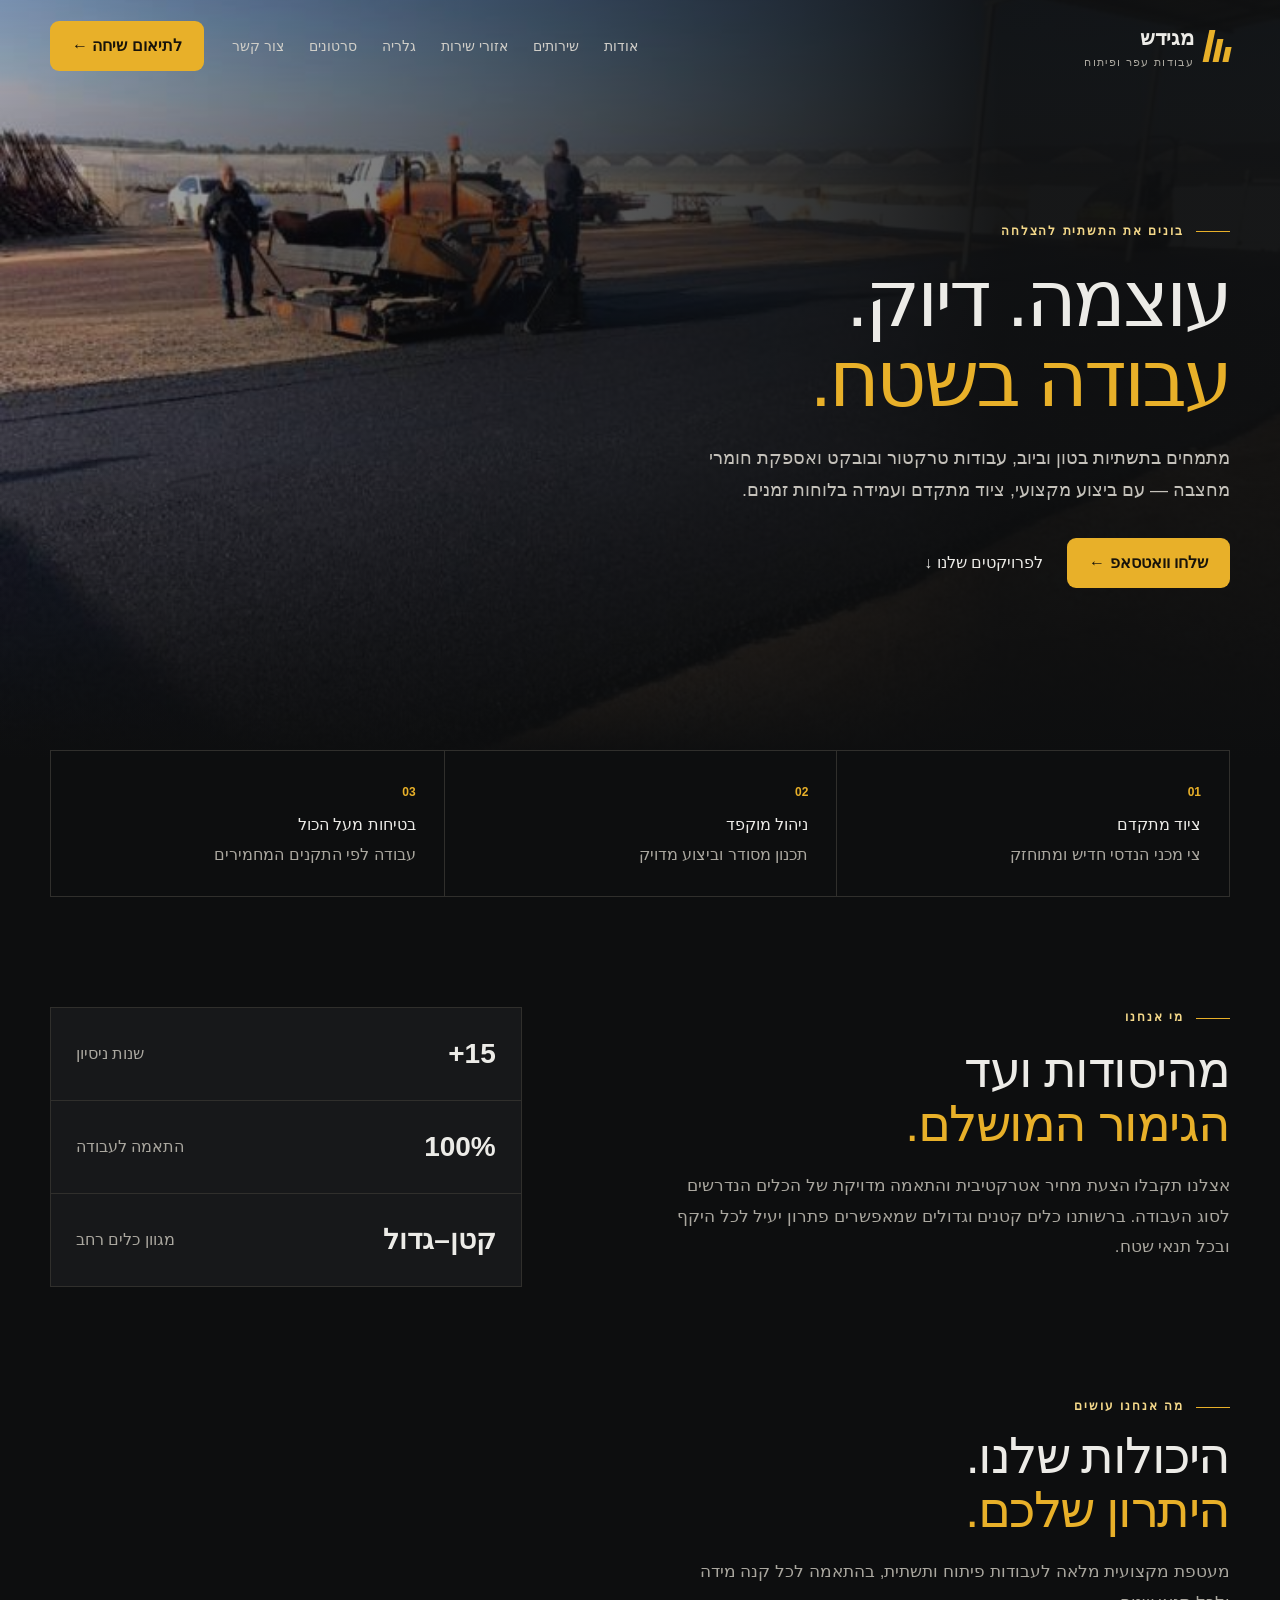
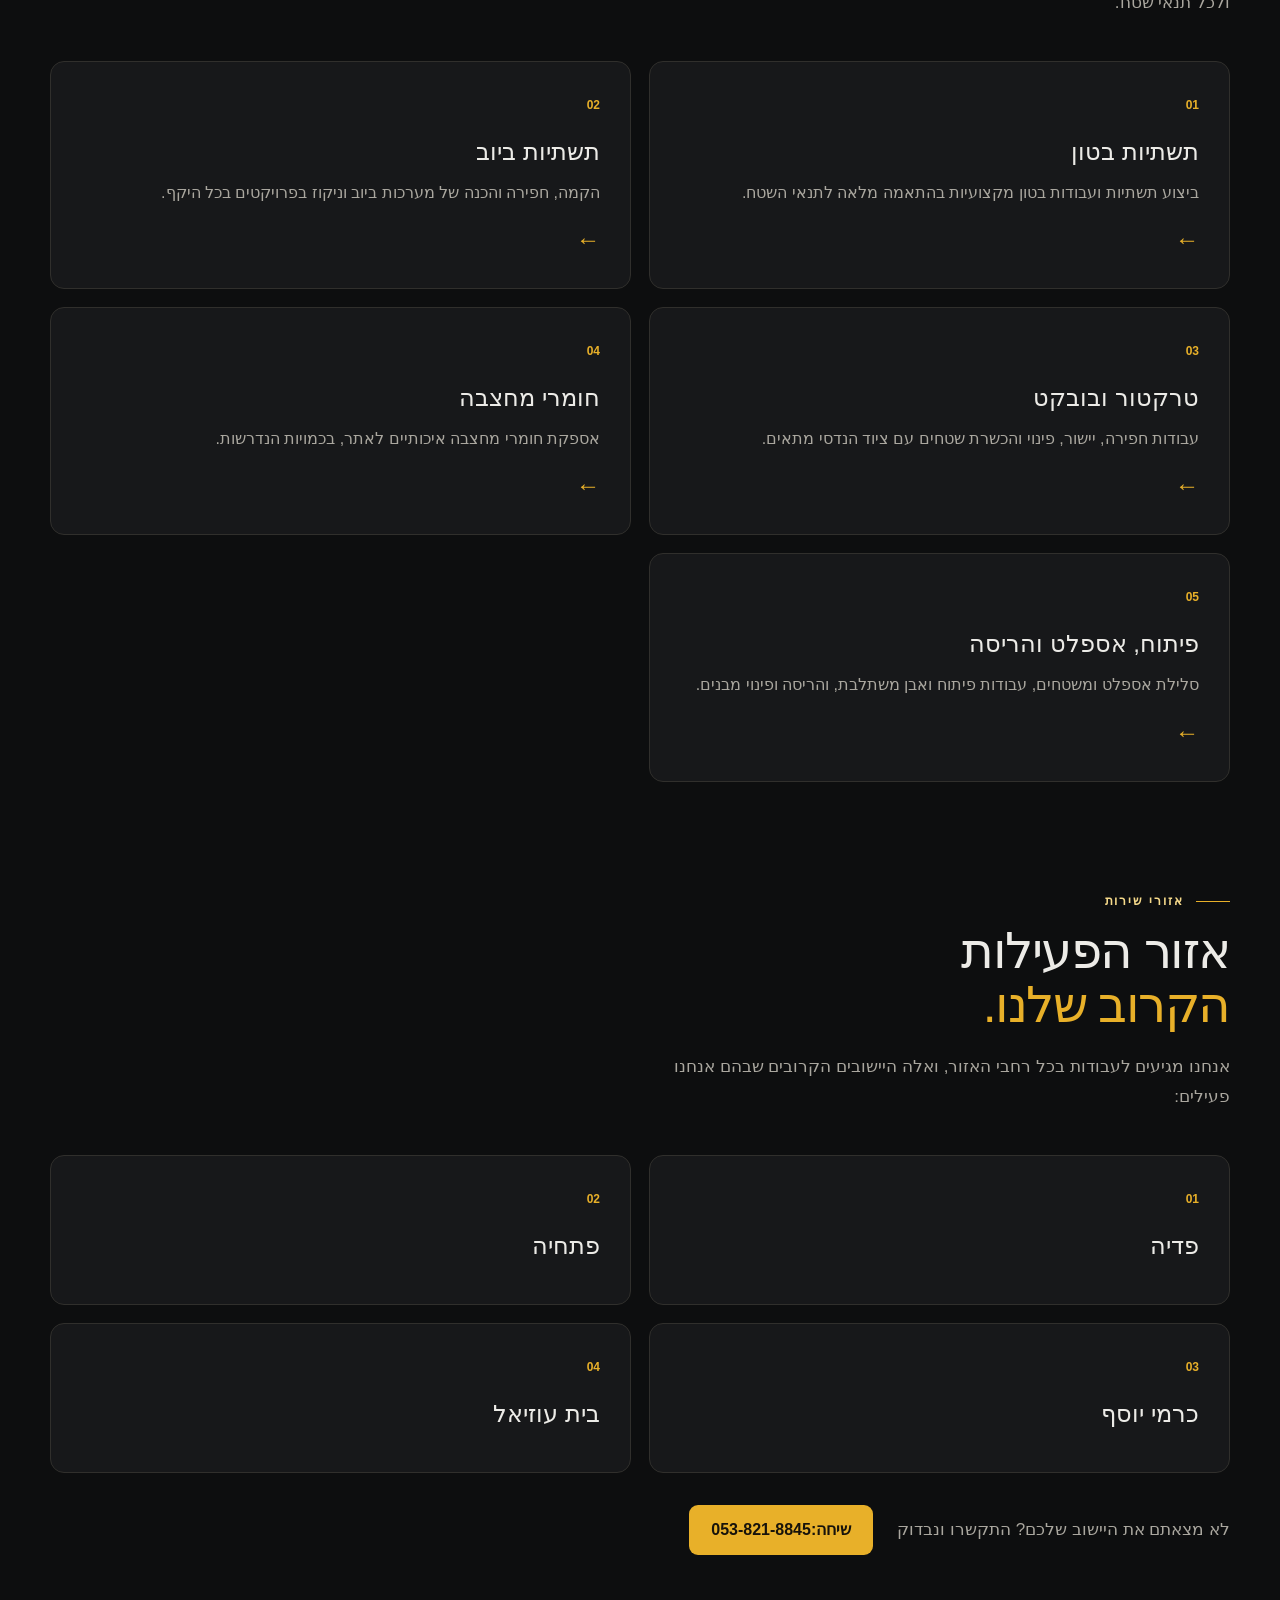
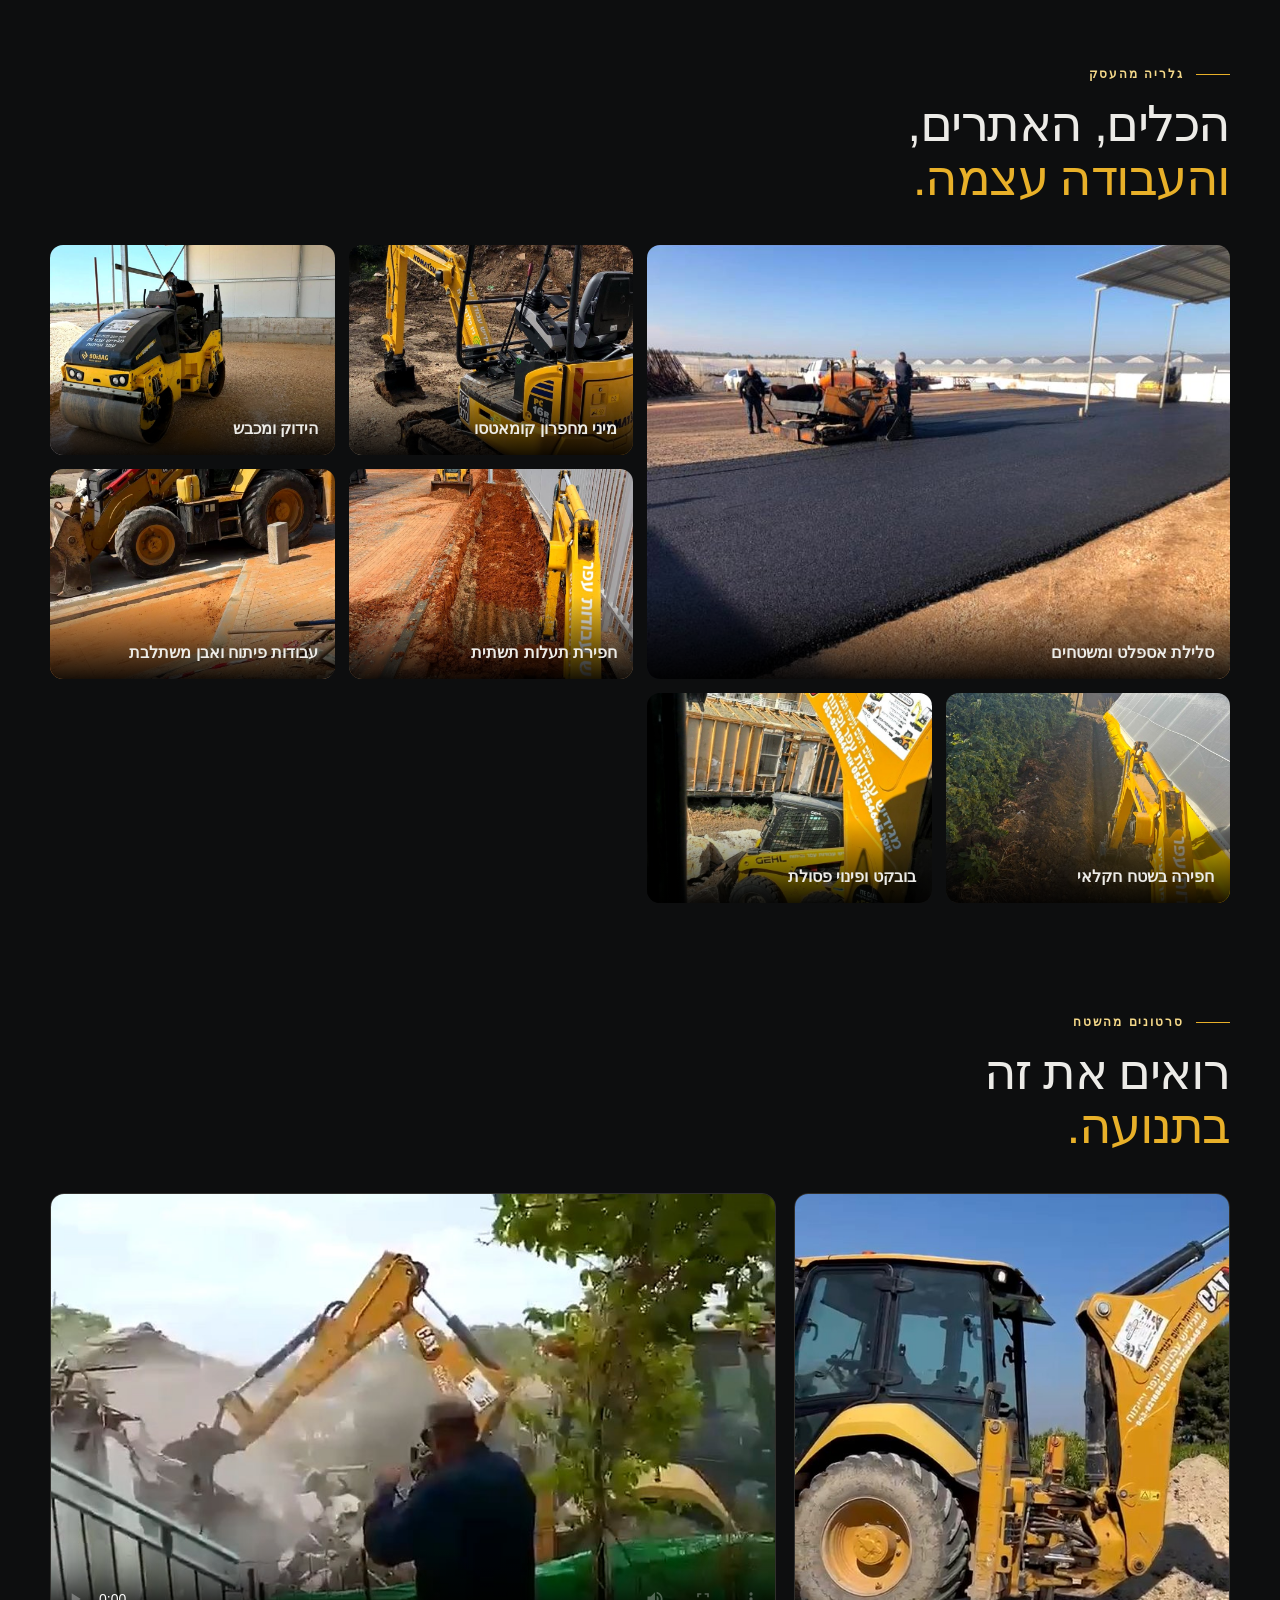
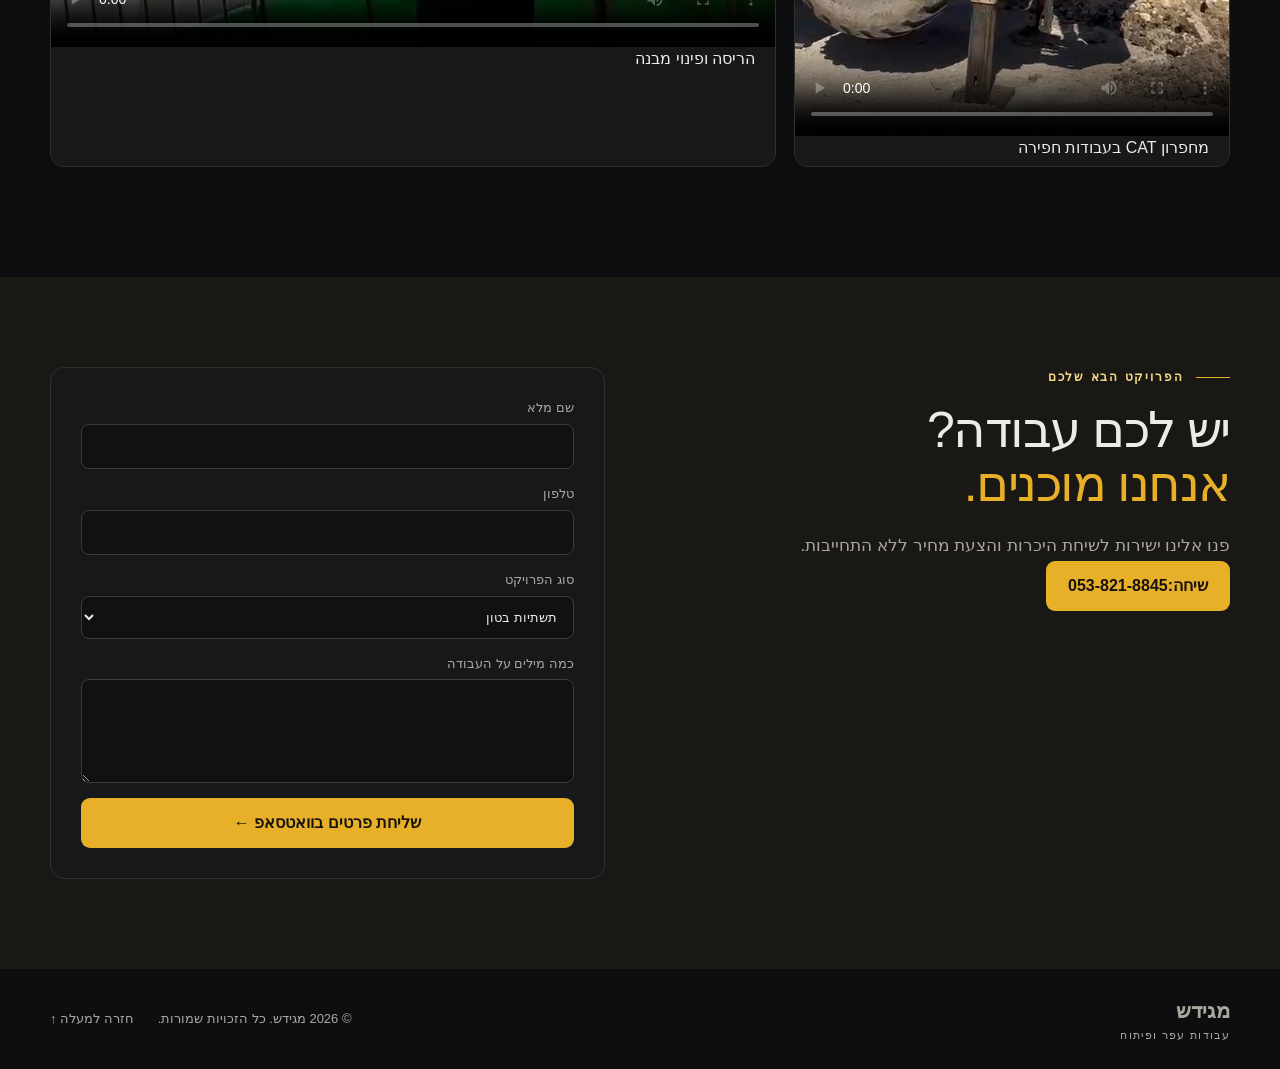
==== index.html @ e7e68c5b "Fix: הוספת אזור "אזורי שירות" עם רשימת היישובים" ====
<!doctype html>
<html lang="he" dir="rtl">
<head>
  <meta charset="utf-8">
  <meta name="viewport" content="width=device-width, initial-scale=1">
  <title>מגידש | עבודות עפר ופיתוח</title>
  <meta name="description" content="עבודות עפר, תשתיות בטון וביוב, טרקטור ובובקט ואספקת חומרי מחצבה.">
  <meta property="og:title" content="מגידש | עבודות עפר ופיתוח">
  <meta property="og:description" content="עוצמה, דיוק ועבודה מקצועית בשטח.">
  <meta property="og:type" content="website">
  <meta property="og:image" content="https://magidash-earthworks.github.io/assets/g1.jpg">
  <meta property="og:image:alt" content="מגידש עבודות עפר ופיתוח">
  <meta name="twitter:card" content="summary_large_image">
  <meta name="twitter:title" content="מגידש | עבודות עפר ופיתוח">
  <meta name="twitter:description" content="עוצמה, דיוק ועבודה מקצועית בשטח.">
  <meta name="twitter:image" content="https://magidash-earthworks.github.io/assets/g1.jpg">
  <link rel="stylesheet" href="styles.css">
</head>
<body>
<main dir="rtl">
  <section class="hero" id="top">
    <img class="heroImage" src="/assets/g1.jpg" alt="עבודות עפר ותשתית של מגידש">
    <div class="heroShade"></div>
    <header class="header shell">
      <a class="brand" href="#top" aria-label="מגידש - חזרה לראש הדף">
        <span class="brandMark"><i></i><i></i><i></i></span>
        <span><strong>מגידש</strong><small>עבודות עפר ופיתוח</small></span>
      </a>
      <button class="menuButton" type="button" aria-expanded="false" aria-label="פתיחת תפריט">☰</button>
      <nav class="nav">
        <a href="#about">אודות</a><a href="#services">שירותים</a><a href="#areas">אזורי שירות</a><a href="#gallery">גלריה</a><a href="#videos">סרטונים</a><a href="#contact">צור קשר</a>
      </nav>
      <a class="button headerCta" href="tel:+972538218845">לתיאום שיחה ←</a>
    </header>
    <div class="heroContent shell">
      <p class="eyebrow">בונים את התשתית להצלחה</p>
      <h1>עוצמה. דיוק.<span>עבודה בשטח.</span></h1>
      <p class="lead">מתמחים בתשתיות בטון וביוב, עבודות טרקטור ובובקט ואספקת חומרי מחצבה — עם ביצוע מקצועי, ציוד מתקדם ועמידה בלוחות זמנים.</p>
      <div class="actions">
        <a class="button" href="https://wa.me/972538218845" target="_blank" rel="noreferrer">שלחו וואטסאפ ←</a>
        <a class="textLink" href="#gallery">לפרויקטים שלנו ↓</a>
      </div>
    </div>
  </section>

  <section class="trust shell" aria-label="היתרונות שלנו">
    <article><b>01</b><h3>ציוד מתקדם</h3><p>צי מכני הנדסי חדיש ומתוחזק</p></article>
    <article><b>02</b><h3>ניהול מוקפד</h3><p>תכנון מסודר וביצוע מדויק</p></article>
    <article><b>03</b><h3>בטיחות מעל הכול</h3><p>עבודה לפי התקנים המחמירים</p></article>
  </section>

  <section class="section about shell" id="about">
    <div>
      <p class="eyebrow">מי אנחנו</p>
      <h2>מהיסודות ועד <span>הגימור המושלם.</span></h2>
      <p>אצלנו תקבלו הצעת מחיר אטרקטיבית והתאמה מדויקת של הכלים הנדרשים לסוג העבודה. ברשותנו כלים קטנים וגדולים שמאפשרים פתרון יעיל לכל היקף ובכל תנאי שטח.</p>
    </div>
    <div class="stats">
      <article><strong>15+</strong><span>שנות ניסיון</span></article>
      <article><strong>100%</strong><span>התאמה לעבודה</span></article>
      <article><strong>קטן–גדול</strong><span>מגוון כלים רחב</span></article>
    </div>
  </section>

  <section class="section shell" id="services">
    <p class="eyebrow">מה אנחנו עושים</p>
    <h2>היכולות שלנו. <span>היתרון שלכם.</span></h2>
    <p class="sectionIntro">מעטפת מקצועית מלאה לעבודות פיתוח ותשתית, בהתאמה לכל קנה מידה ולכל תנאי שטח.</p>
    <div class="serviceGrid">
      <article><b>01</b><h3>תשתיות בטון</h3><p>ביצוע תשתיות ועבודות בטון מקצועיות בהתאמה מלאה לתנאי השטח.</p><a href="#contact" aria-label="קבלת הצעת מחיר עבור תשתיות בטון">←</a></article>
      <article><b>02</b><h3>תשתיות ביוב</h3><p>הקמה, חפירה והכנה של מערכות ביוב וניקוז בפרויקטים בכל היקף.</p><a href="#contact" aria-label="קבלת הצעת מחיר עבור תשתיות ביוב">←</a></article>
      <article><b>03</b><h3>טרקטור ובובקט</h3><p>עבודות חפירה, יישור, פינוי והכשרת שטחים עם ציוד הנדסי מתאים.</p><a href="#contact" aria-label="קבלת הצעת מחיר עבור טרקטור ובובקט">←</a></article>
      <article><b>04</b><h3>חומרי מחצבה</h3><p>אספקת חומרי מחצבה איכותיים לאתר, בכמויות הנדרשות.</p><a href="#contact" aria-label="קבלת הצעת מחיר עבור חומרי מחצבה">←</a></article>
      <article><b>05</b><h3>פיתוח, אספלט והריסה</h3><p>סלילת אספלט ומשטחים, עבודות פיתוח ואבן משתלבת, והריסה ופינוי מבנים.</p><a href="#contact" aria-label="קבלת הצעת מחיר עבור פיתוח, אספלט והריסה">←</a></article>
    </div>
  </section>

  <section class="section shell" id="areas">
    <p class="eyebrow">אזורי שירות</p>
    <h2>אזור הפעילות <span>הקרוב שלנו.</span></h2>
    <p class="sectionIntro">אנחנו מגיעים לעבודות בכל רחבי האזור, ואלה היישובים הקרובים שבהם אנחנו פעילים:</p>
    <div class="serviceGrid">
      <article><b>01</b><h3>פדיה</h3></article>
      <article><b>02</b><h3>פתחיה</h3></article>
      <article><b>03</b><h3>כרמי יוסף</h3></article>
      <article><b>04</b><h3>בית עוזיאל</h3></article>
    </div>
    <div class="actions">
      <p class="sectionIntro">לא מצאתם את היישוב שלכם? התקשרו ונבדוק</p>
      <a class="button" href="tel:+972538218845">שיחה: <bdi>053-821-8845</bdi></a>
    </div>
  </section>

  <section class="section shell" id="gallery">
    <p class="eyebrow">גלריה מהעסק</p>
    <h2>הכלים, האתרים, <span>והעבודה עצמה.</span></h2>
    <div class="gallery">
      <figure class="featured"><img src="/assets/g1.jpg" alt="סלילת אספלט ומשטחים" loading="eager"><figcaption>סלילת אספלט ומשטחים</figcaption></figure>
      <figure><img src="/assets/g7.jpg" alt="מיני מחפרון קומאטסו" loading="lazy"><figcaption>מיני מחפרון קומאטסו</figcaption></figure>
      <figure><img src="/assets/g6.jpg" alt="הידוק ומכבש" loading="lazy"><figcaption>הידוק ומכבש</figcaption></figure>
      <figure><img src="/assets/g3.jpg" alt="חפירת תעלות תשתית" loading="lazy"><figcaption>חפירת תעלות תשתית</figcaption></figure>
      <figure><img src="/assets/g4.jpg" alt="עבודות פיתוח ואבן משתלבת" loading="lazy"><figcaption>עבודות פיתוח ואבן משתלבת</figcaption></figure>
      <figure><img src="/assets/g2.jpg" alt="חפירה בשטח חקלאי" loading="lazy"><figcaption>חפירה בשטח חקלאי</figcaption></figure>
      <figure><img src="/assets/g5.jpg" alt="בובקט ופינוי פסולת" loading="lazy"><figcaption>בובקט ופינוי פסולת</figcaption></figure>
    </div>
  </section>

  <section class="section shell" id="videos">
    <p class="eyebrow">סרטונים מהשטח</p>
    <h2>רואים את זה <span>בתנועה.</span></h2>
    <div class="videoGrid">
      <article><video src="/assets/v1.mp4" poster="/assets/v1-poster.jpg" controls preload="metadata" playsinline></video><h3>מחפרון CAT בעבודות חפירה</h3></article>
      <article><video src="/assets/v2.mp4" poster="/assets/v2-poster.jpg" controls preload="metadata" playsinline></video><h3>הריסה ופינוי מבנה</h3></article>
    </div>
  </section>

  <section class="contact" id="contact">
    <div class="shell contactGrid">
      <div>
        <p class="eyebrow">הפרויקט הבא שלכם</p>
        <h2>יש לכם עבודה? <span>אנחנו מוכנים.</span></h2>
        <p>פנו אלינו ישירות לשיחת היכרות והצעת מחיר ללא התחייבות.</p>
        <a class="button" href="tel:+972538218845">שיחה: <bdi>053-821-8845</bdi></a>
      </div>
      <form id="lead-form">
        <label>שם מלא<input name="name" required autocomplete="name"></label>
        <label>טלפון<input name="phone" type="tel" required autocomplete="tel"></label>
        <label>סוג הפרויקט<select name="service">
          <option>תשתיות בטון</option>
          <option>תשתיות ביוב</option>
          <option>טרקטור ובובקט</option>
          <option>חומרי מחצבה</option>
          <option>פיתוח, אספלט והריסה</option>
          <option>אחר</option>
        </select></label>
        <label>כמה מילים על העבודה<textarea name="details" rows="4"></textarea></label>
        <button class="button" type="submit">שליחת פרטים בוואטסאפ ←</button>
      </form>
    </div>
  </section>

  <footer class="shell">
    <a class="brand" href="#top" aria-label="מגידש - חזרה לראש הדף"><span><strong>מגידש</strong><small>עבודות עפר ופיתוח</small></span></a>
    <span>© <span id="year"></span> מגידש. כל הזכויות שמורות.</span>
    <a href="#top">חזרה למעלה ↑</a>
  </footer>
</main>
<script src="script.js"></script>
</body>
</html>
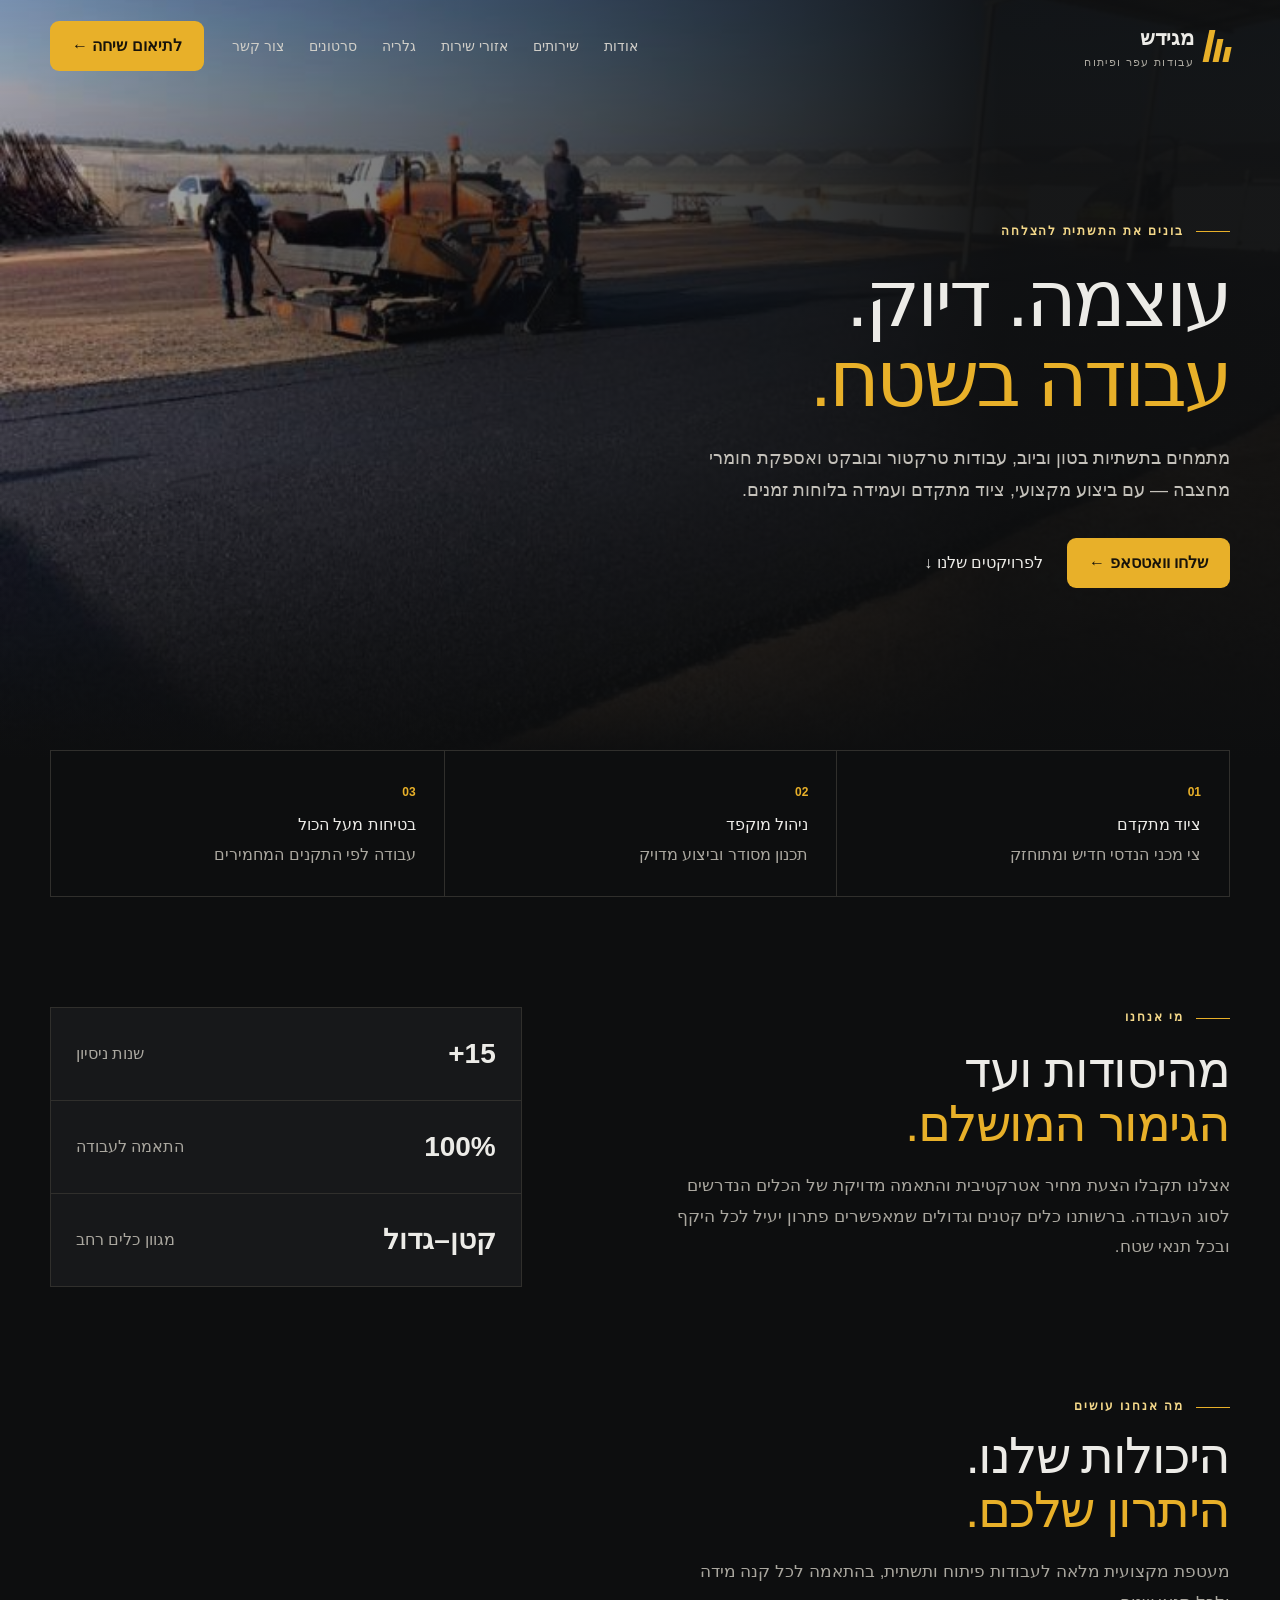
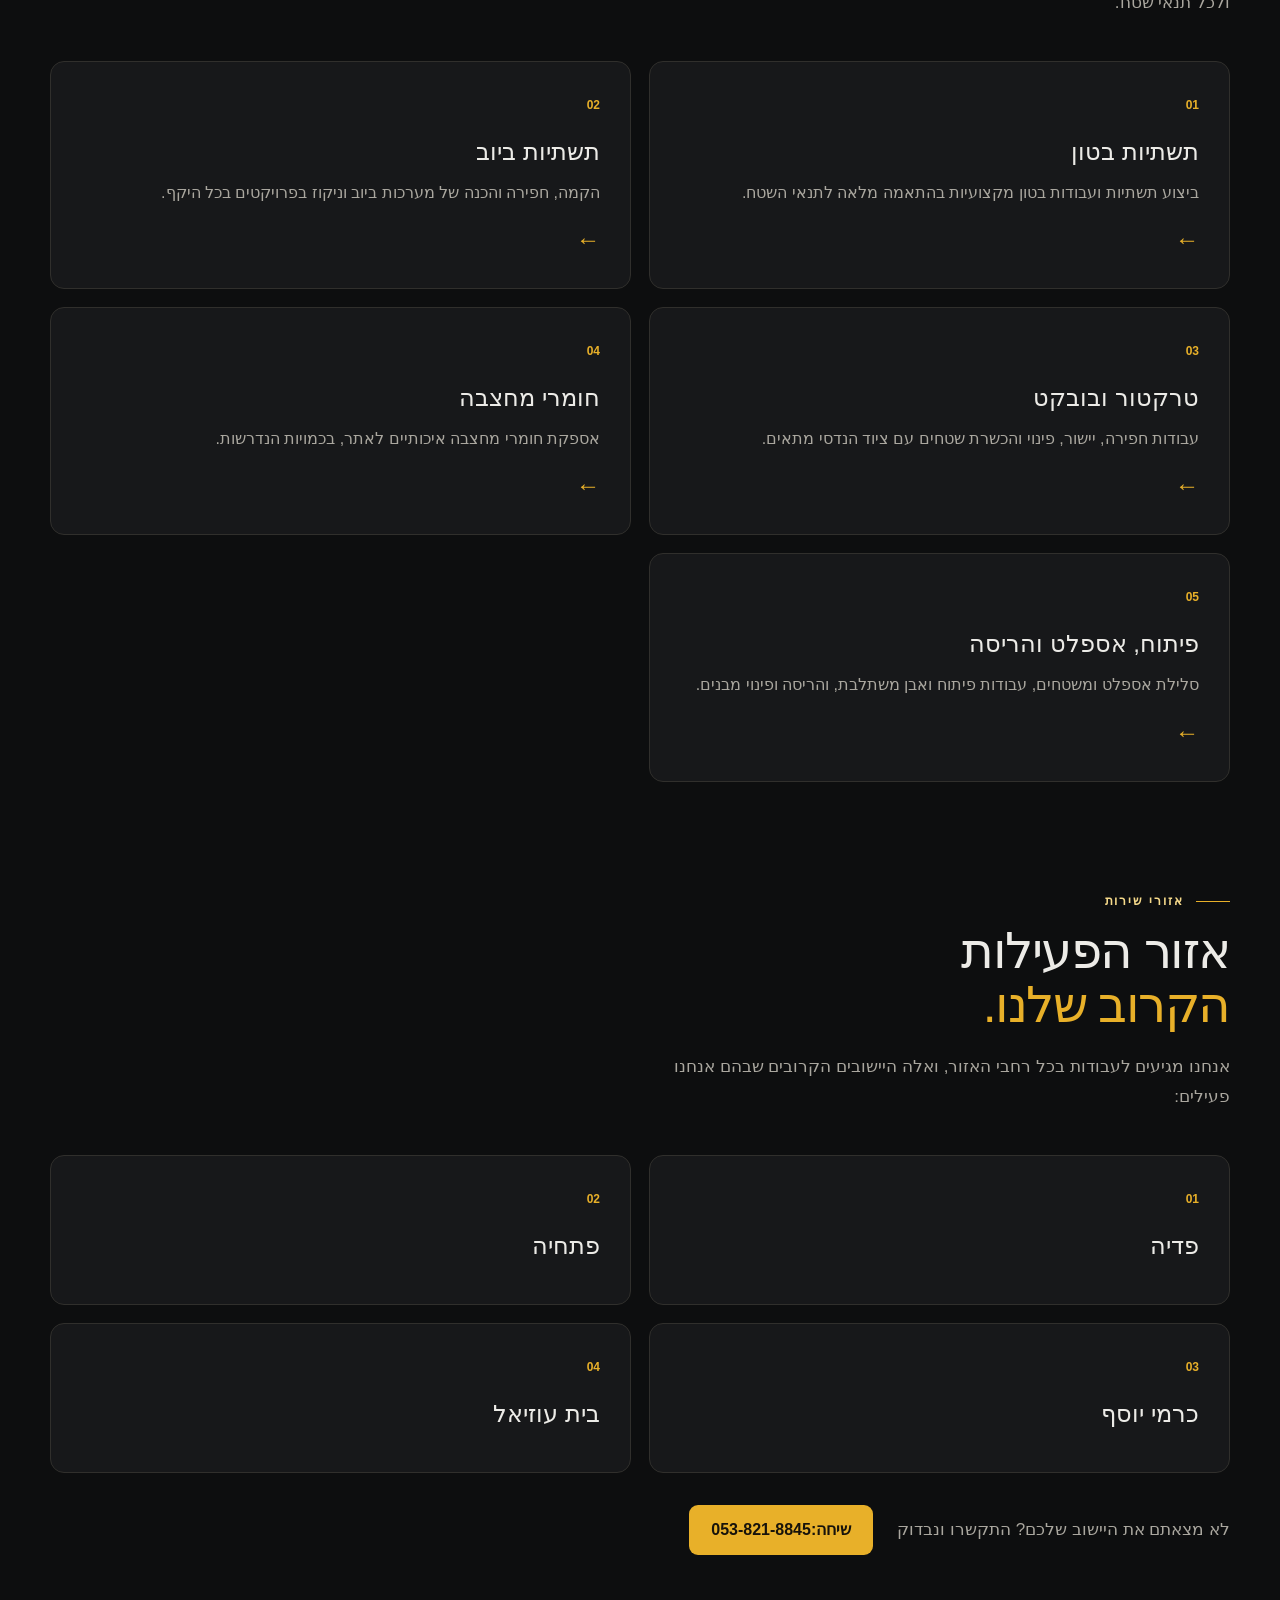
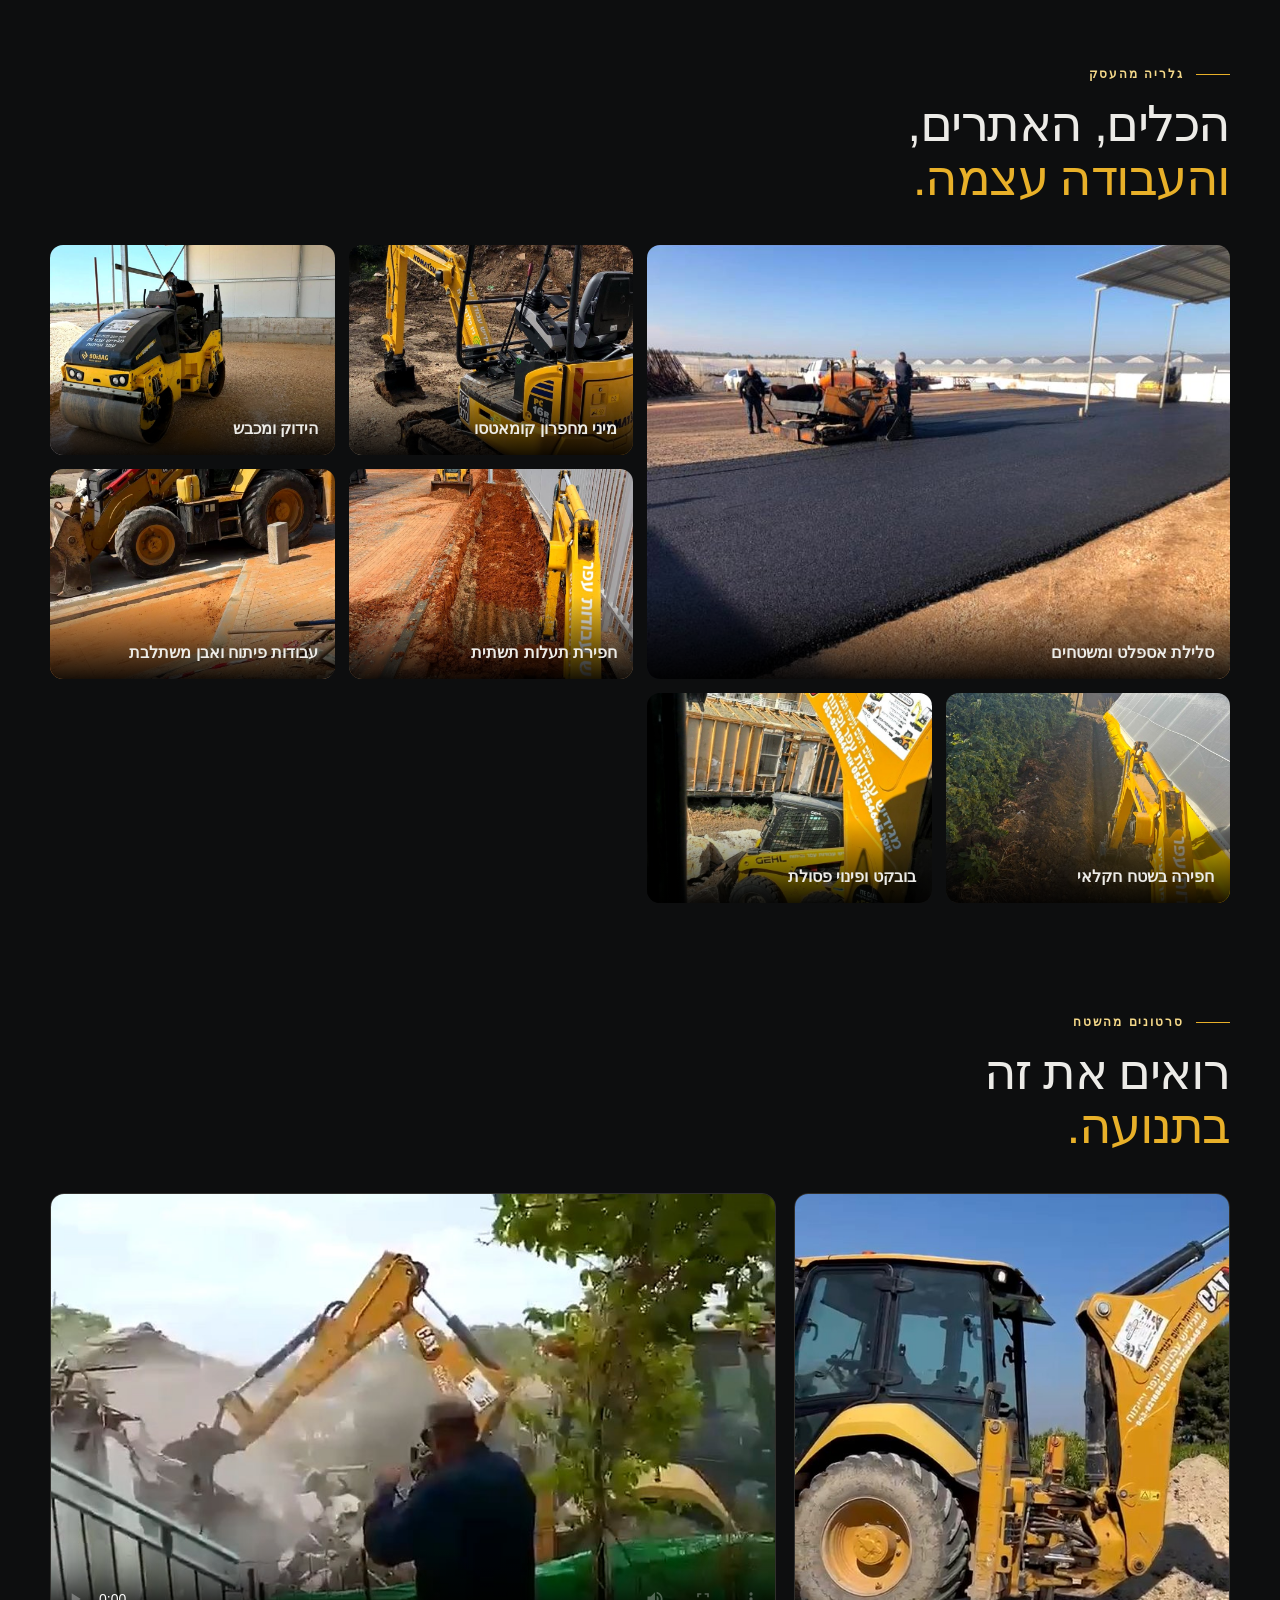
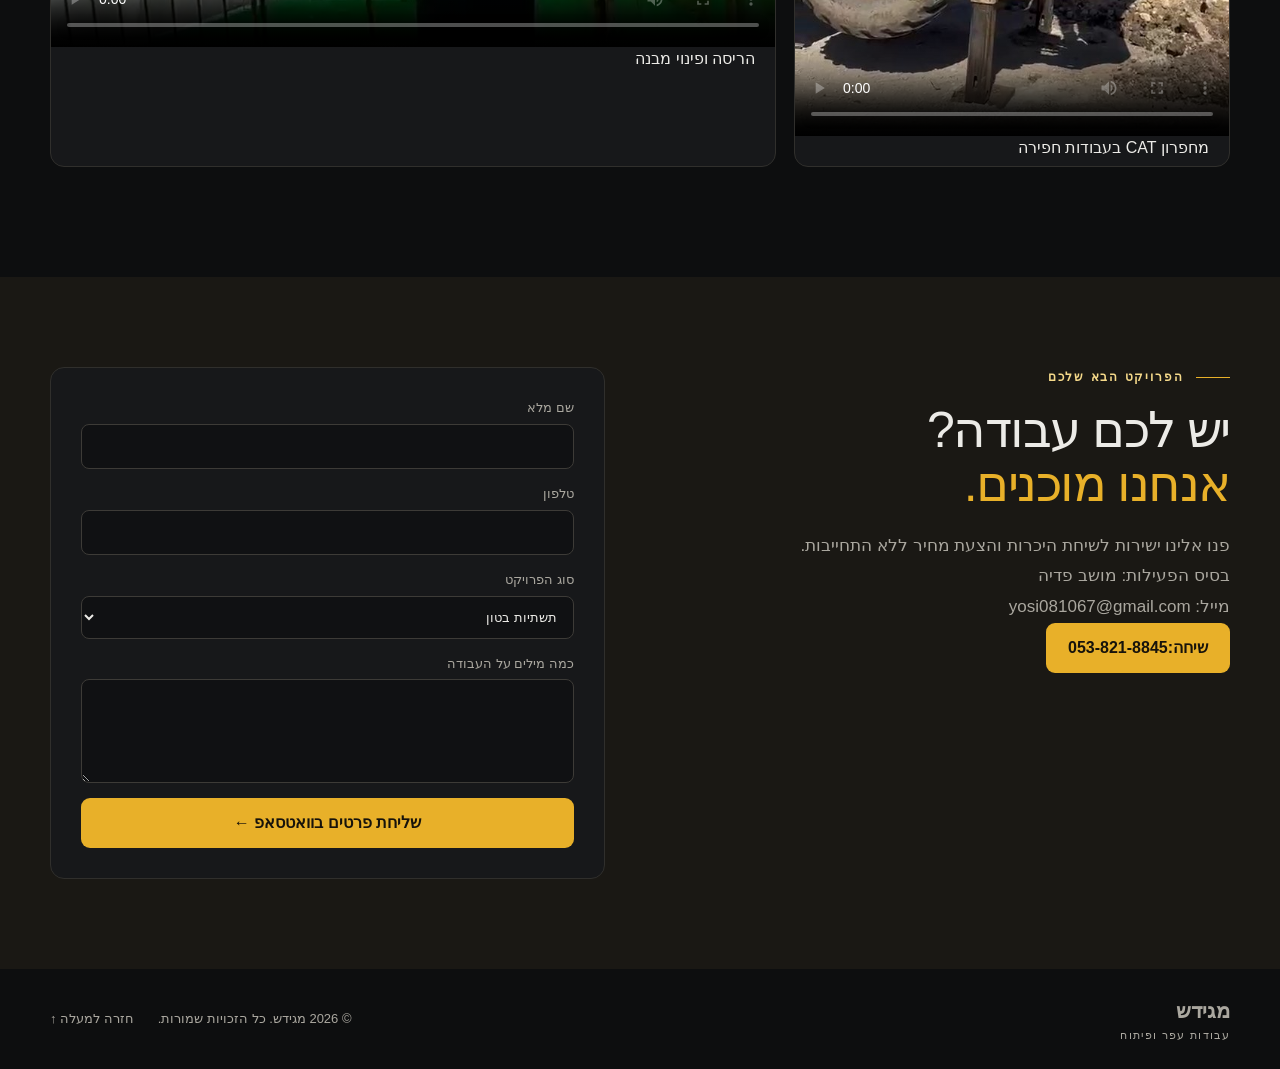
==== commit 97bca284: "Merge pull request #4 from magidash-earthworks/crm-fix/84e30c04-mvnrajw2 הוספת מייל ובסיס פעילות (מו" ====
--- a/index.html
+++ b/index.html
@@ -120,6 +120,8 @@
         <p class="eyebrow">הפרויקט הבא שלכם</p>
         <h2>יש לכם עבודה? <span>אנחנו מוכנים.</span></h2>
         <p>פנו אלינו ישירות לשיחת היכרות והצעת מחיר ללא התחייבות.</p>
+        <p>בסיס הפעילות: מושב פדיה</p>
+        <p>מייל: <a href="mailto:yosi081067@gmail.com"><bdi>yosi081067@gmail.com</bdi></a></p>
         <a class="button" href="tel:+972538218845">שיחה: <bdi>053-821-8845</bdi></a>
       </div>
       <form id="lead-form">
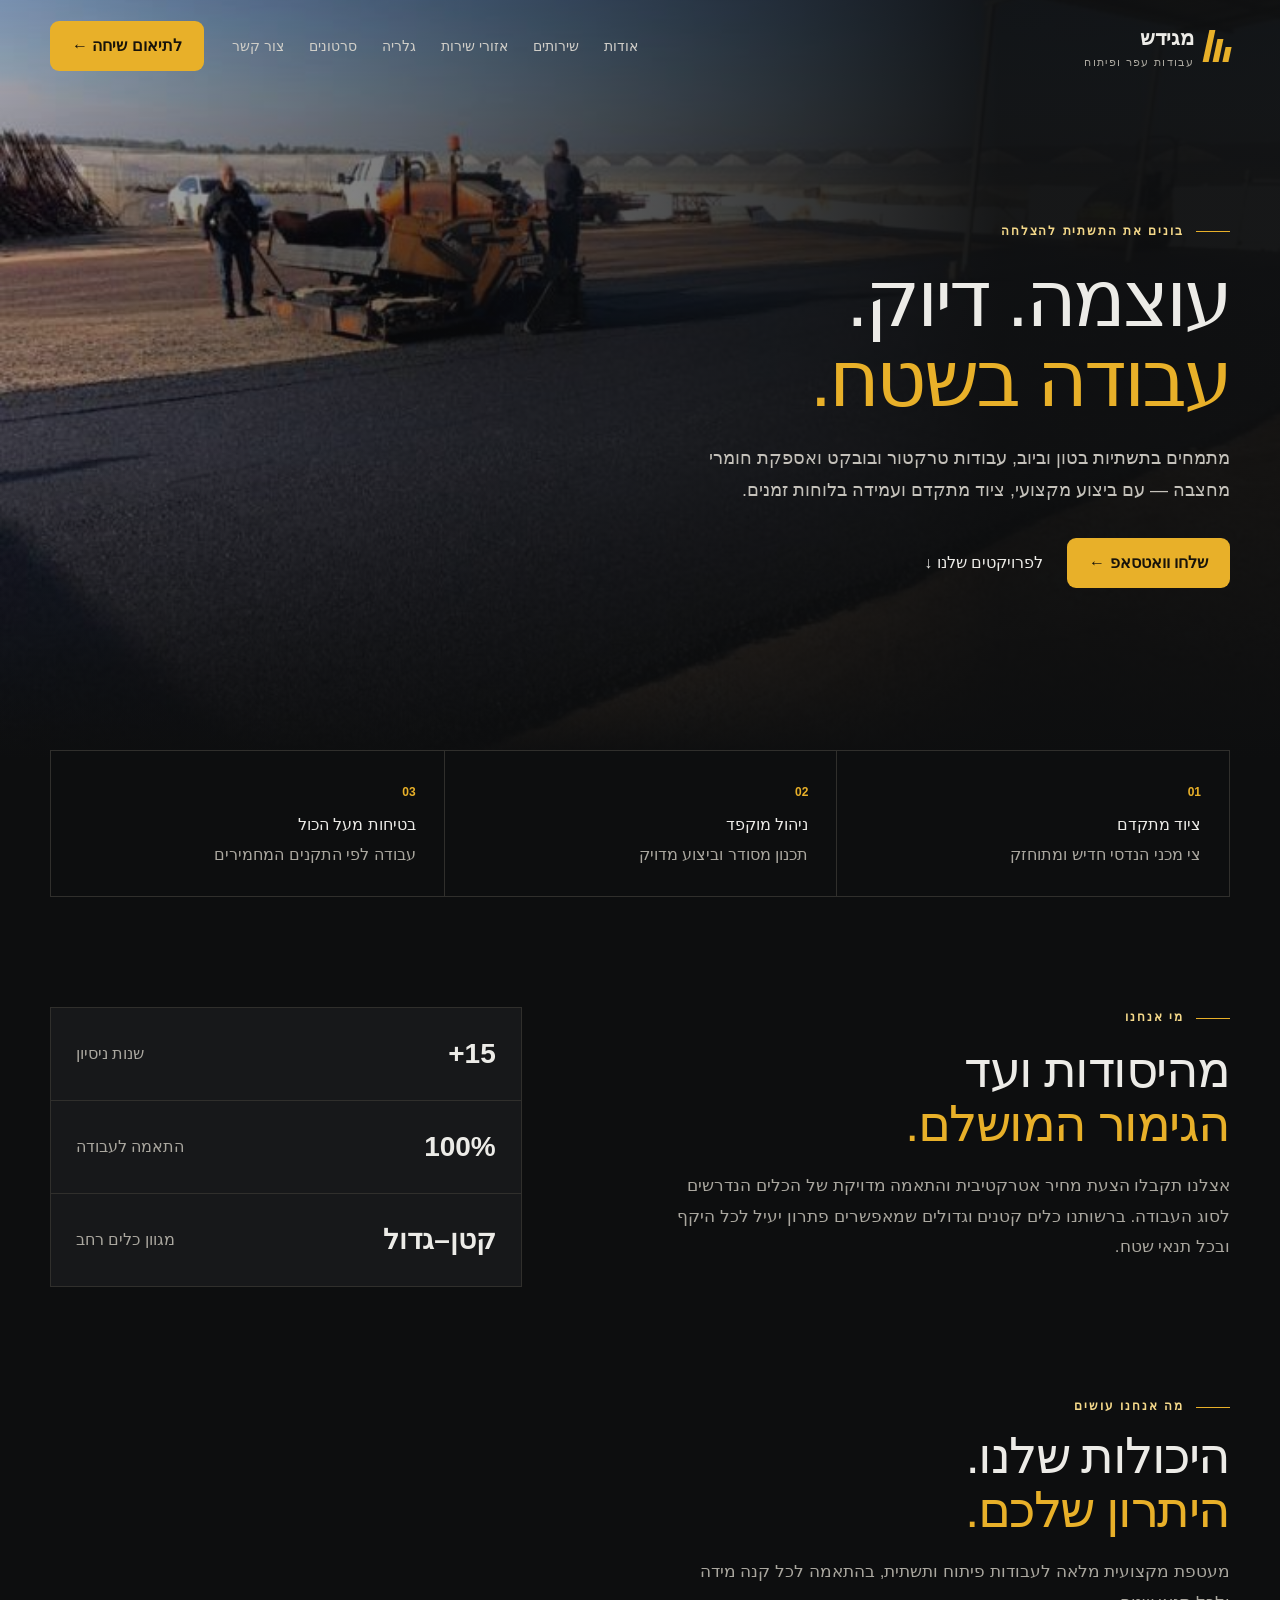
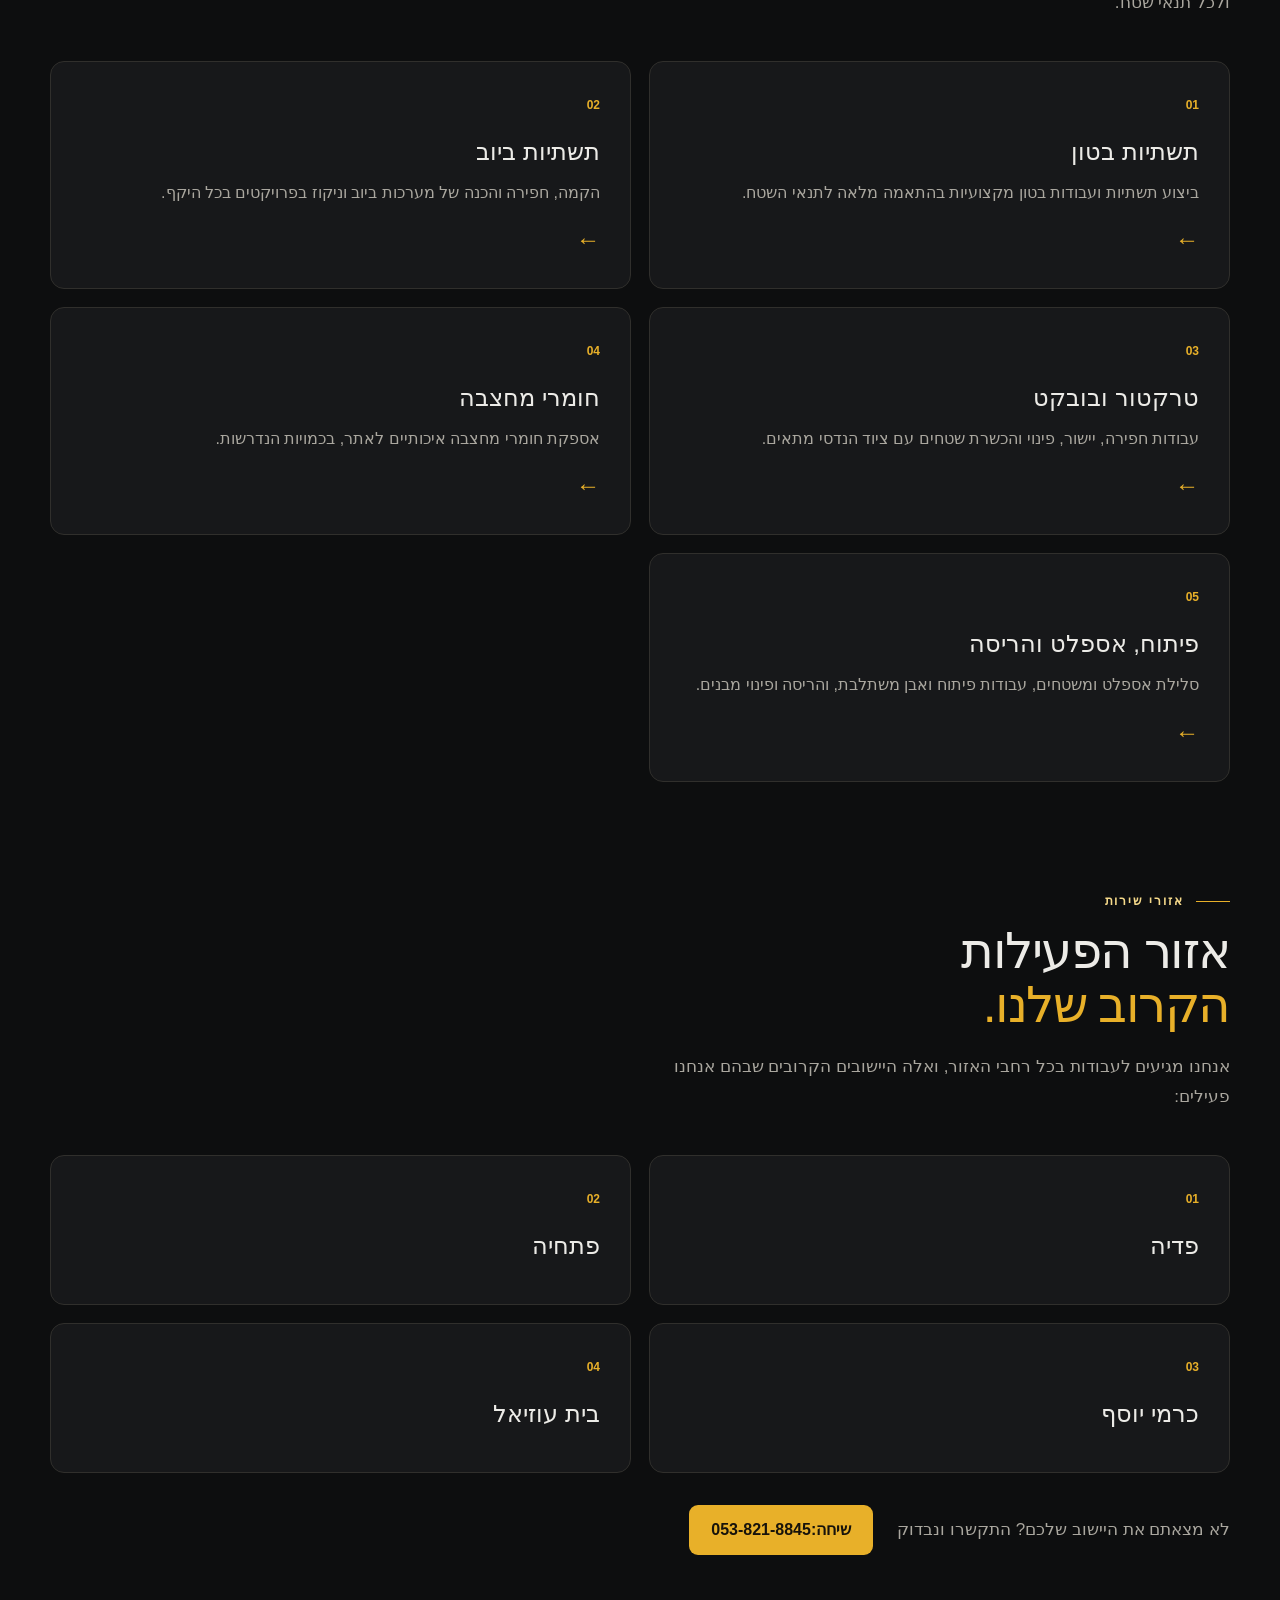
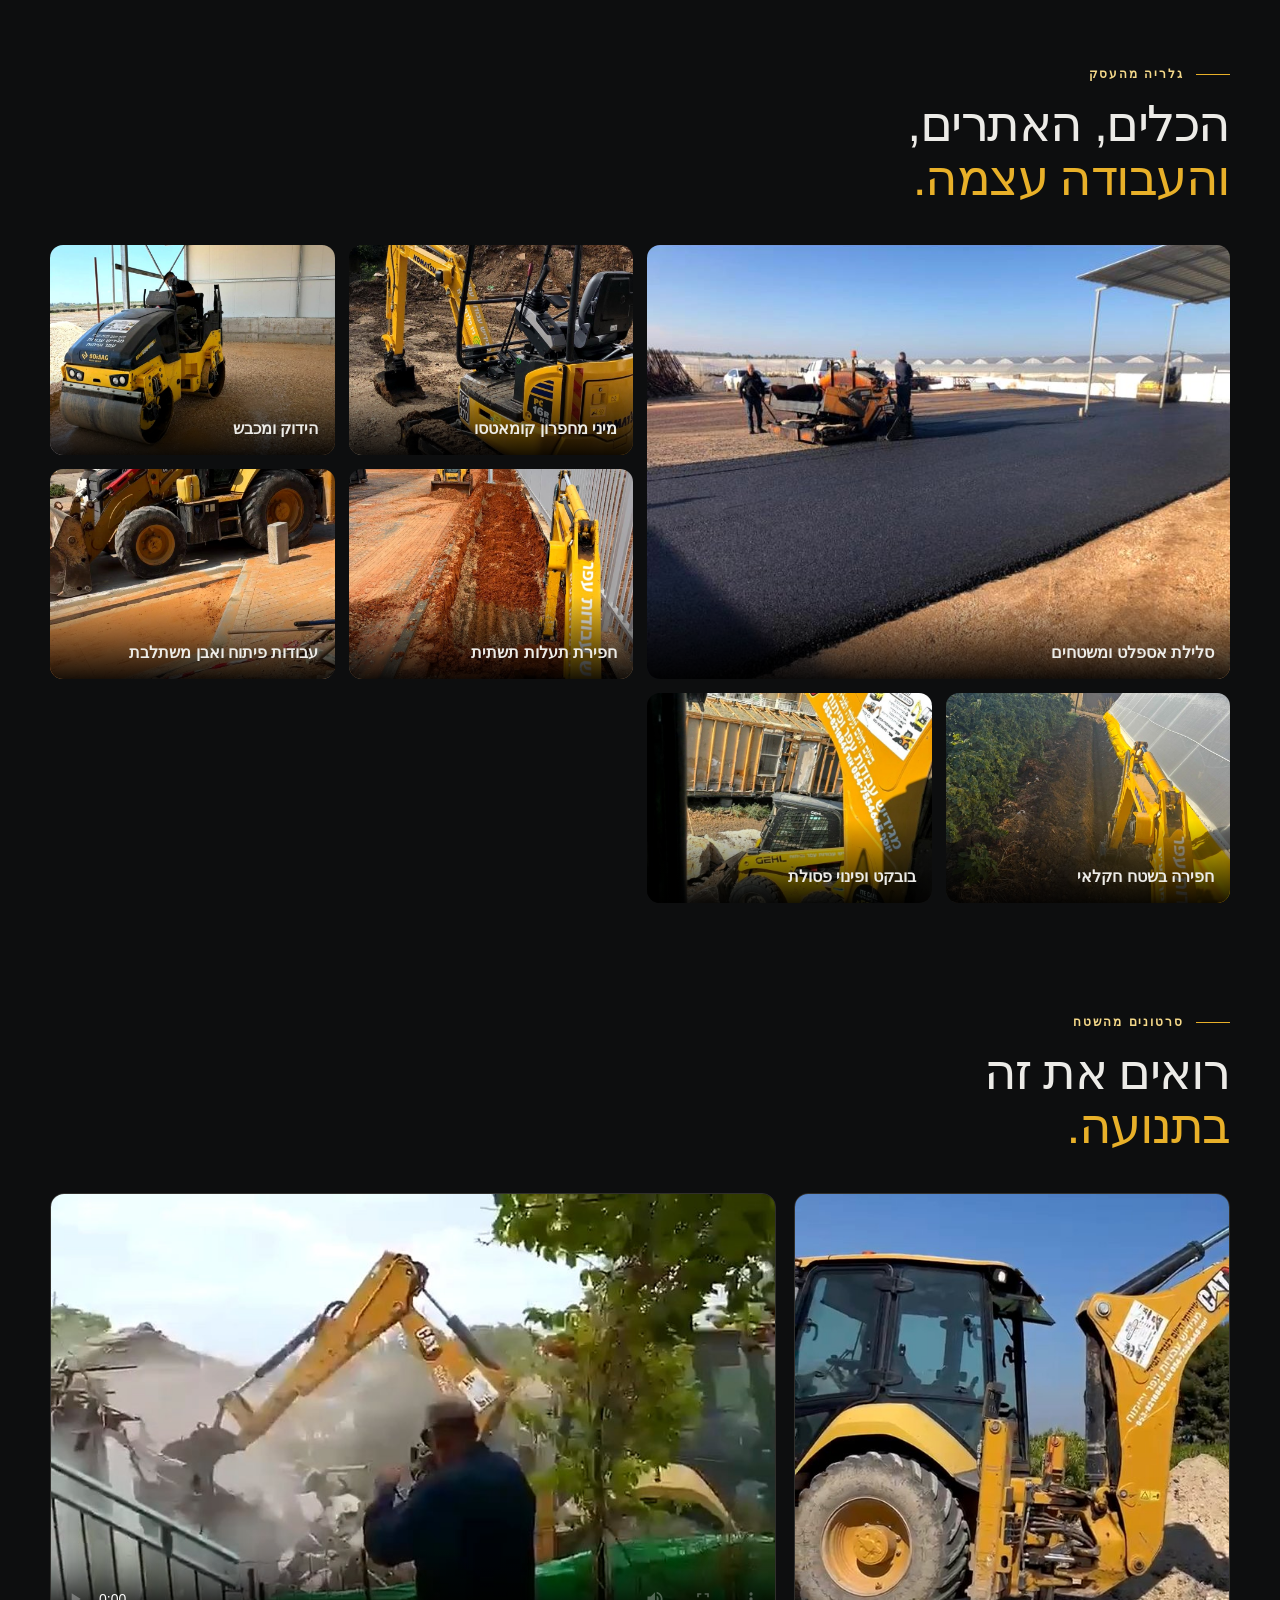
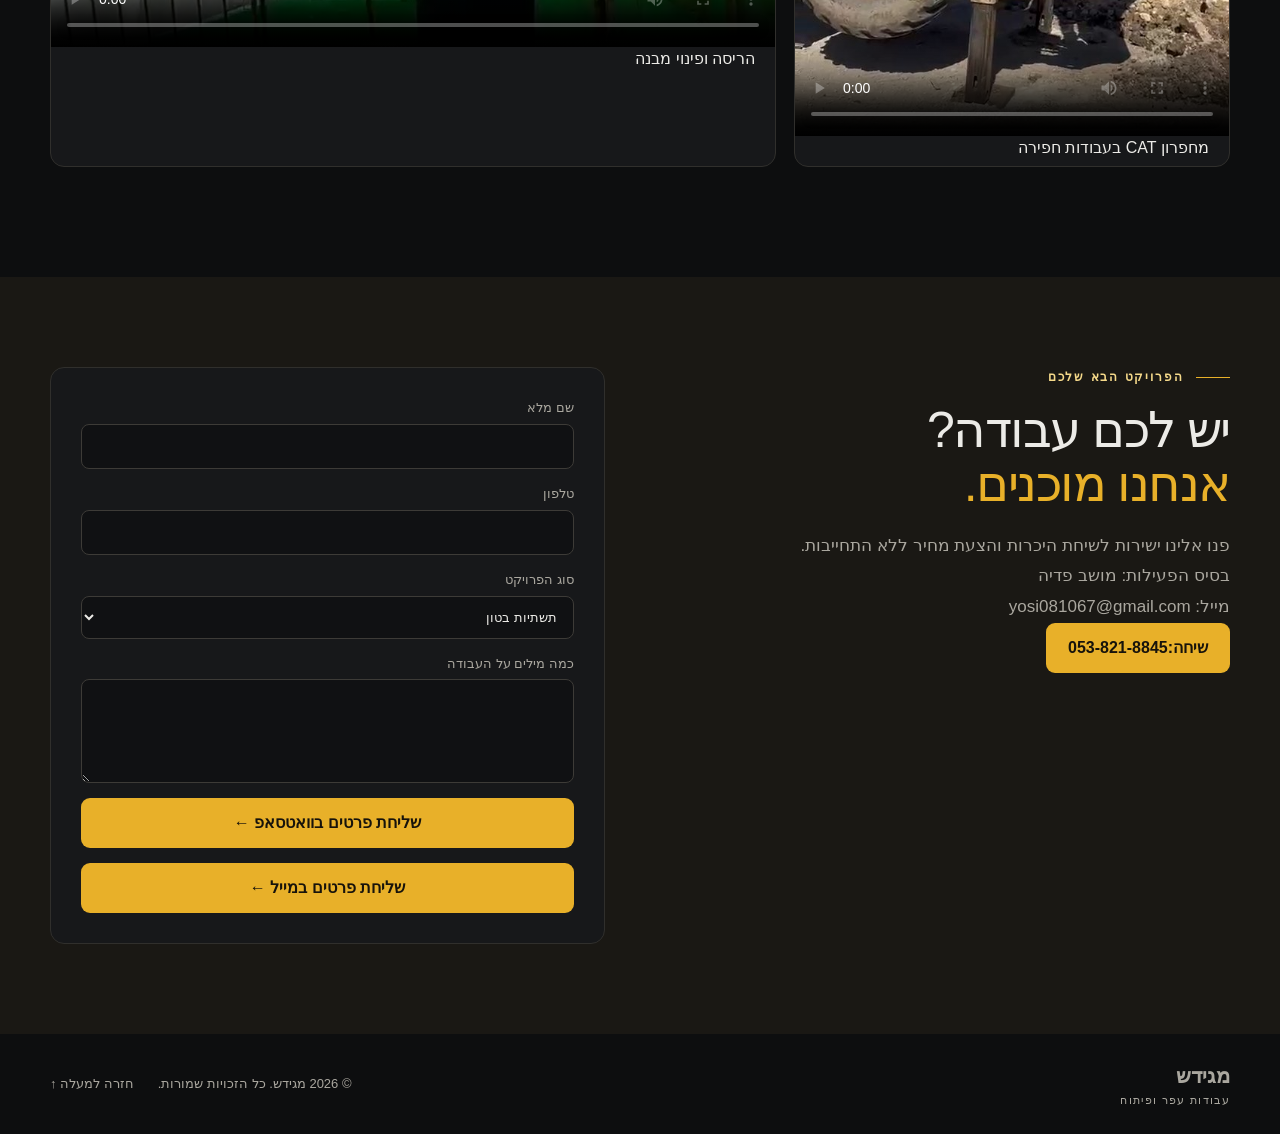
==== commit 83899a86: "Fix: טופס צור קשר: הוספת אפשרות שליחה במייל לצד וואטסאפ" ====
--- a/index.html
+++ b/index.html
@@ -137,6 +137,7 @@
         </select></label>
         <label>כמה מילים על העבודה<textarea name="details" rows="4"></textarea></label>
         <button class="button" type="submit">שליחת פרטים בוואטסאפ ←</button>
+        <button class="button" type="button" id="lead-email">שליחת פרטים במייל ←</button>
       </form>
     </div>
   </section>
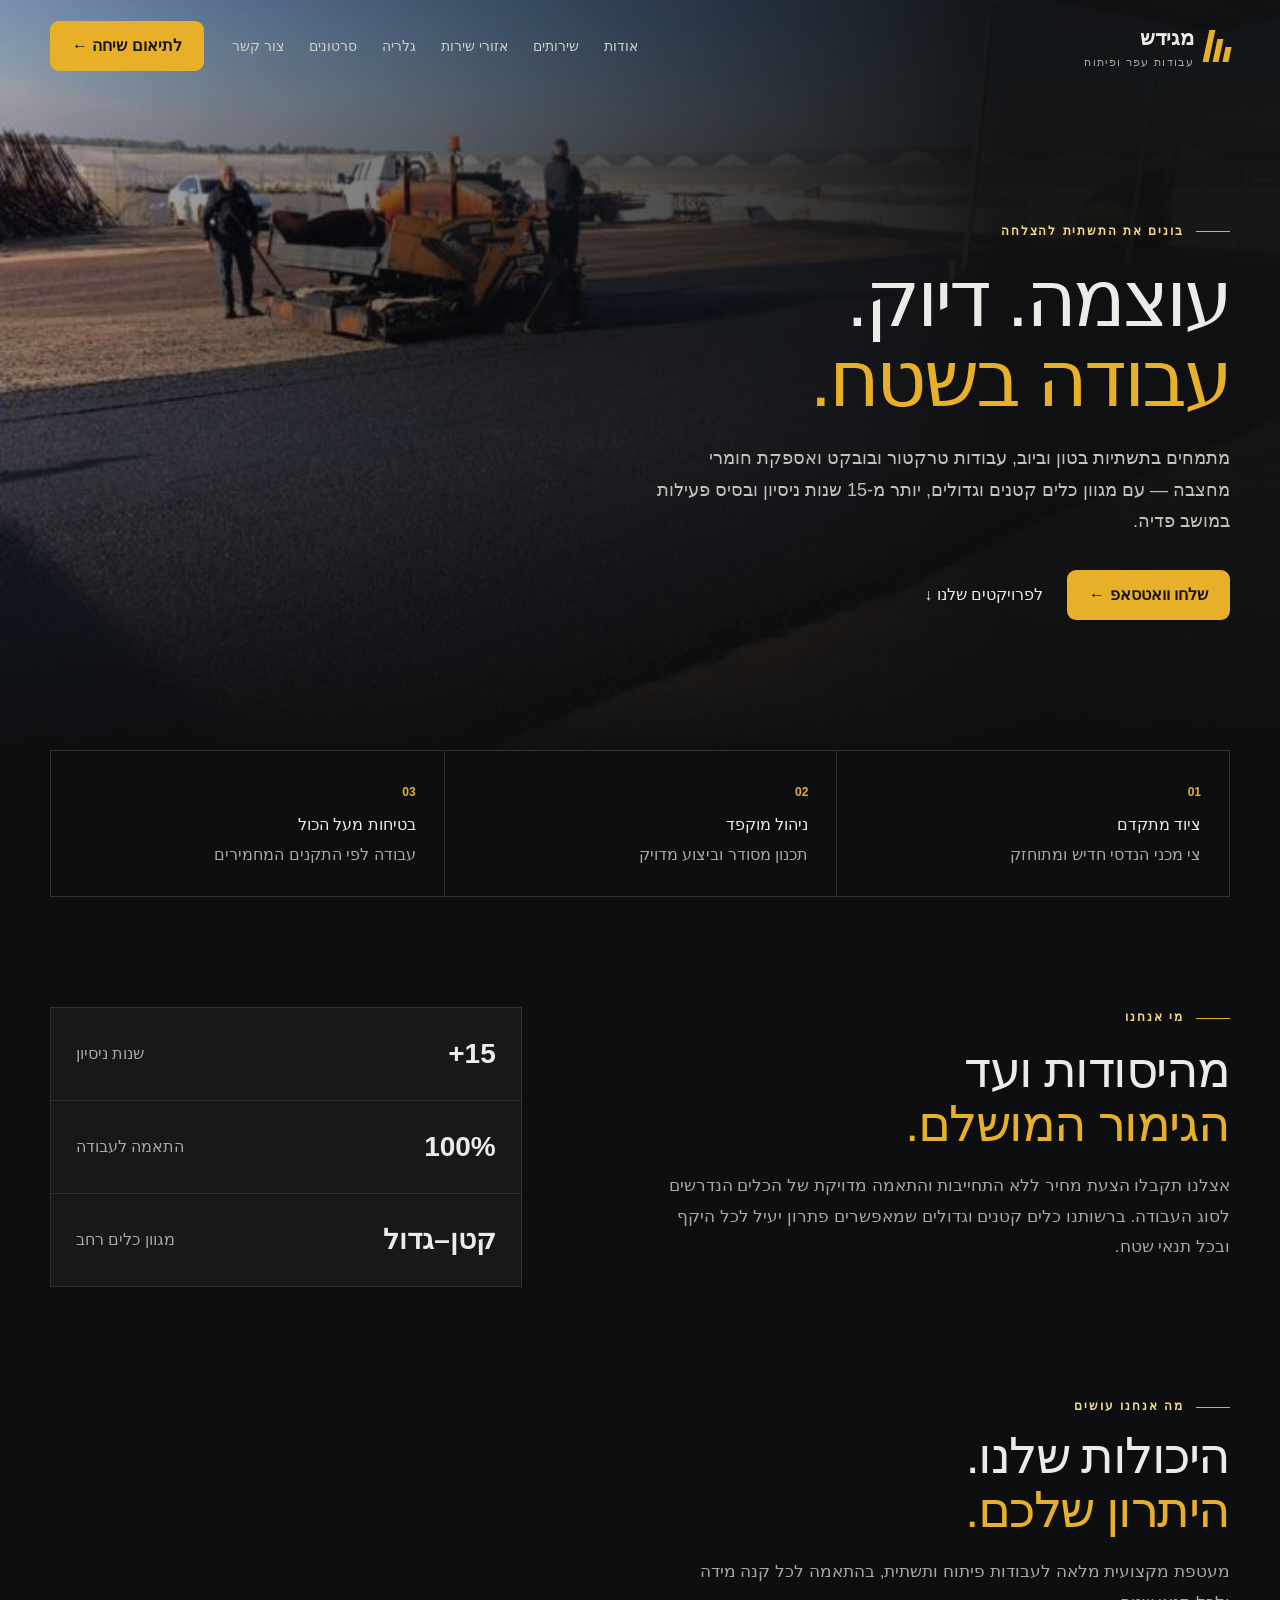
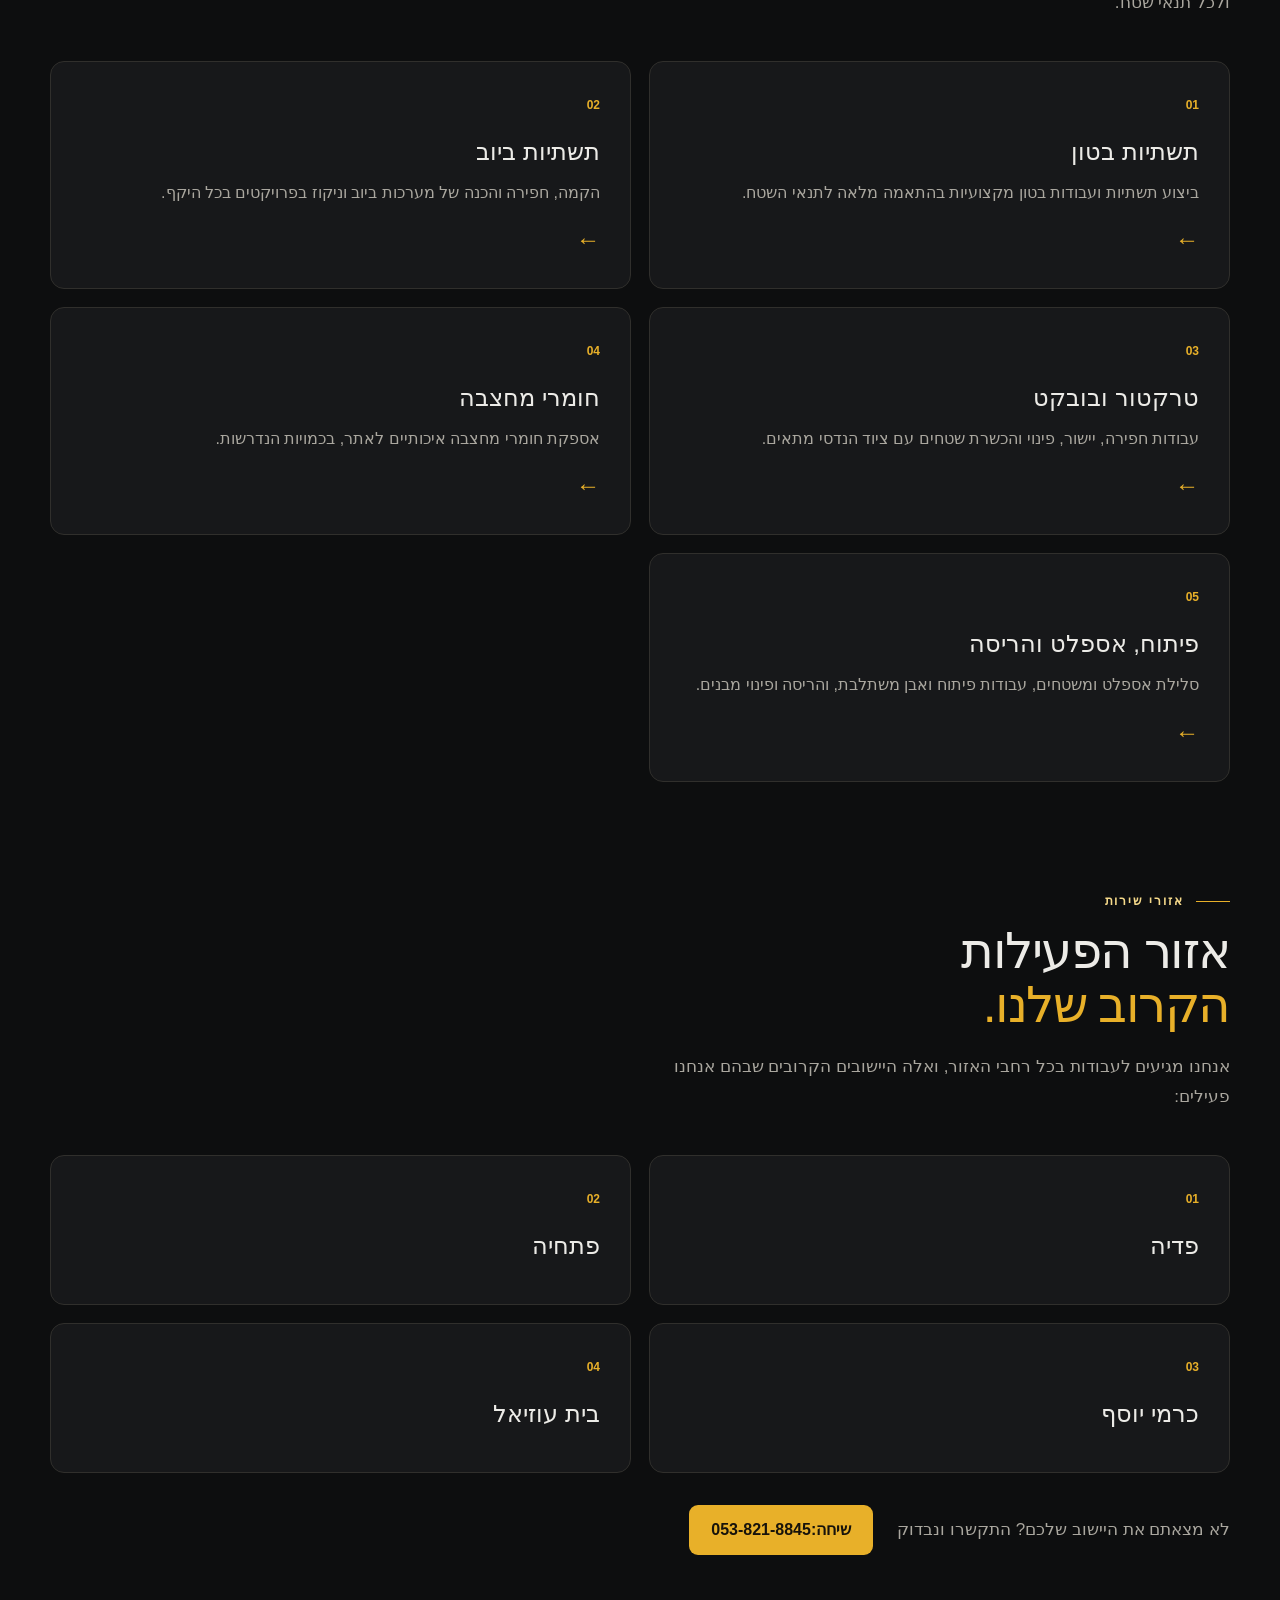
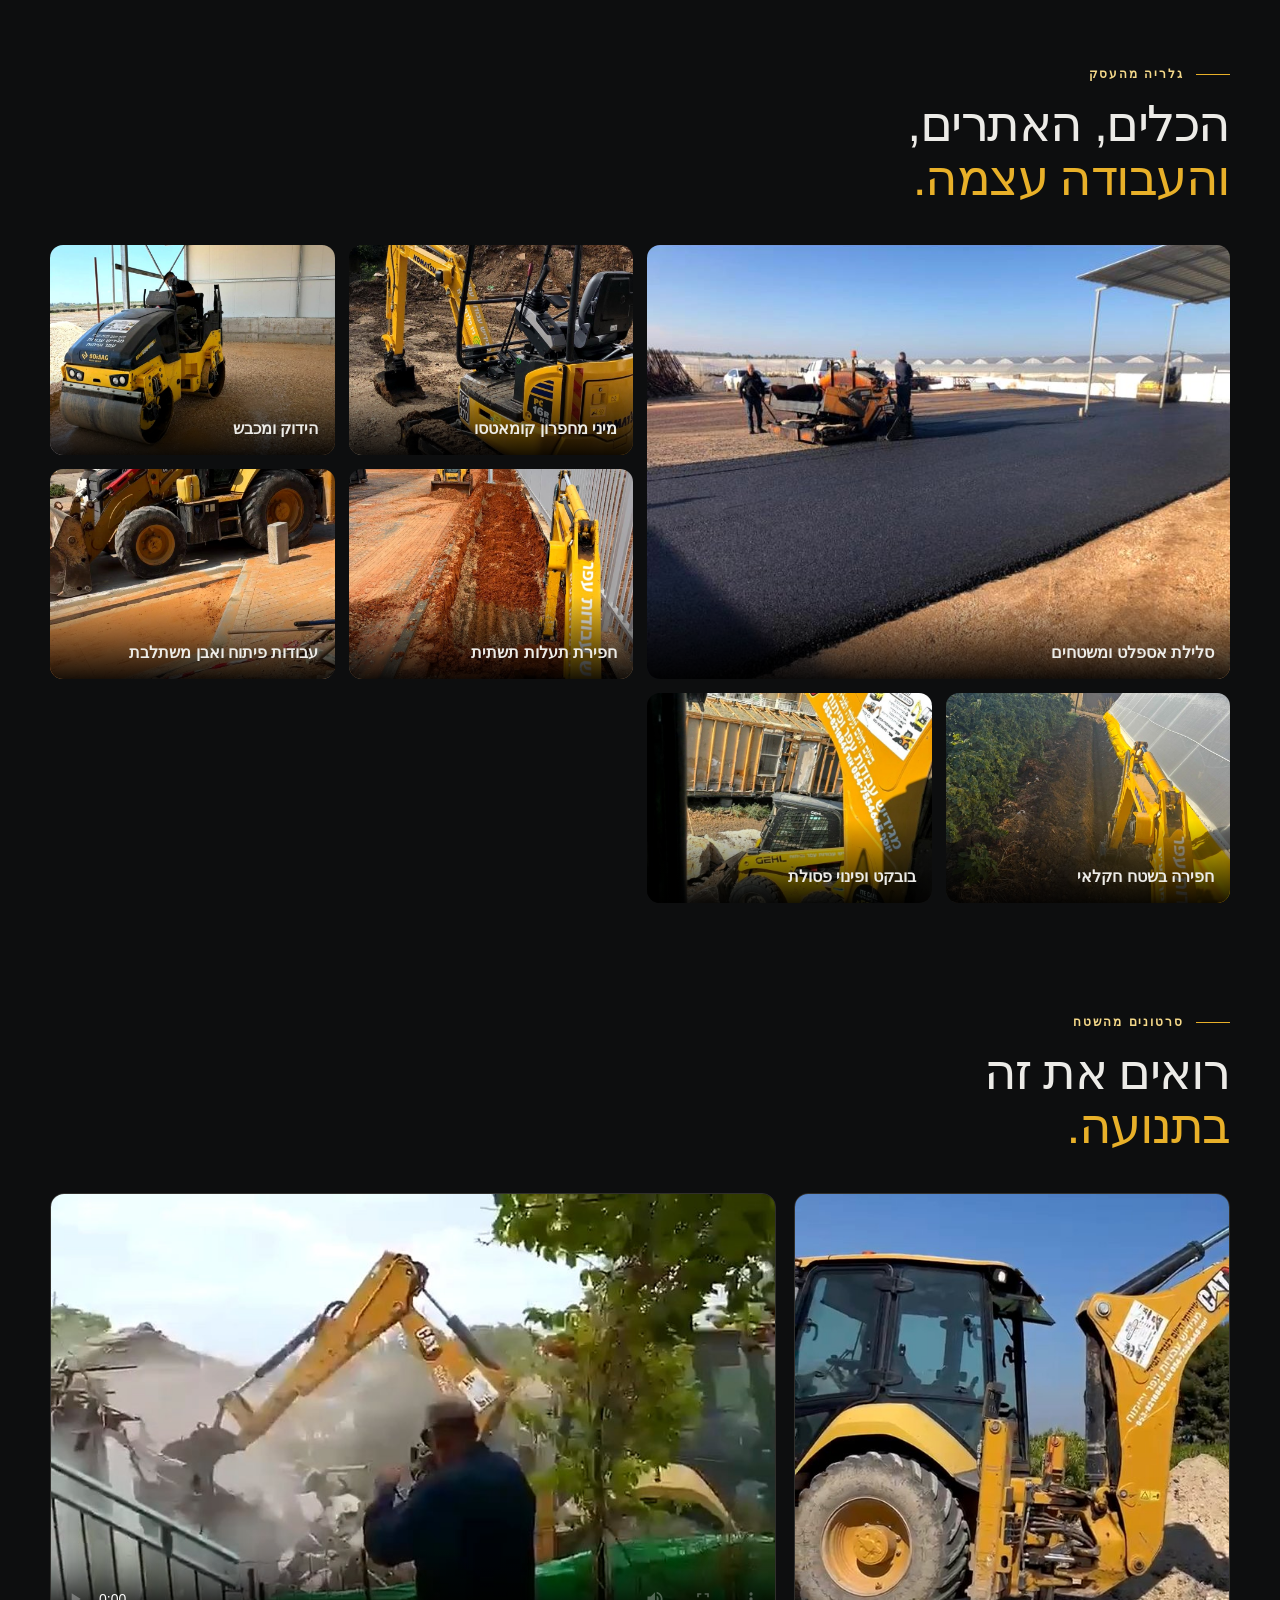
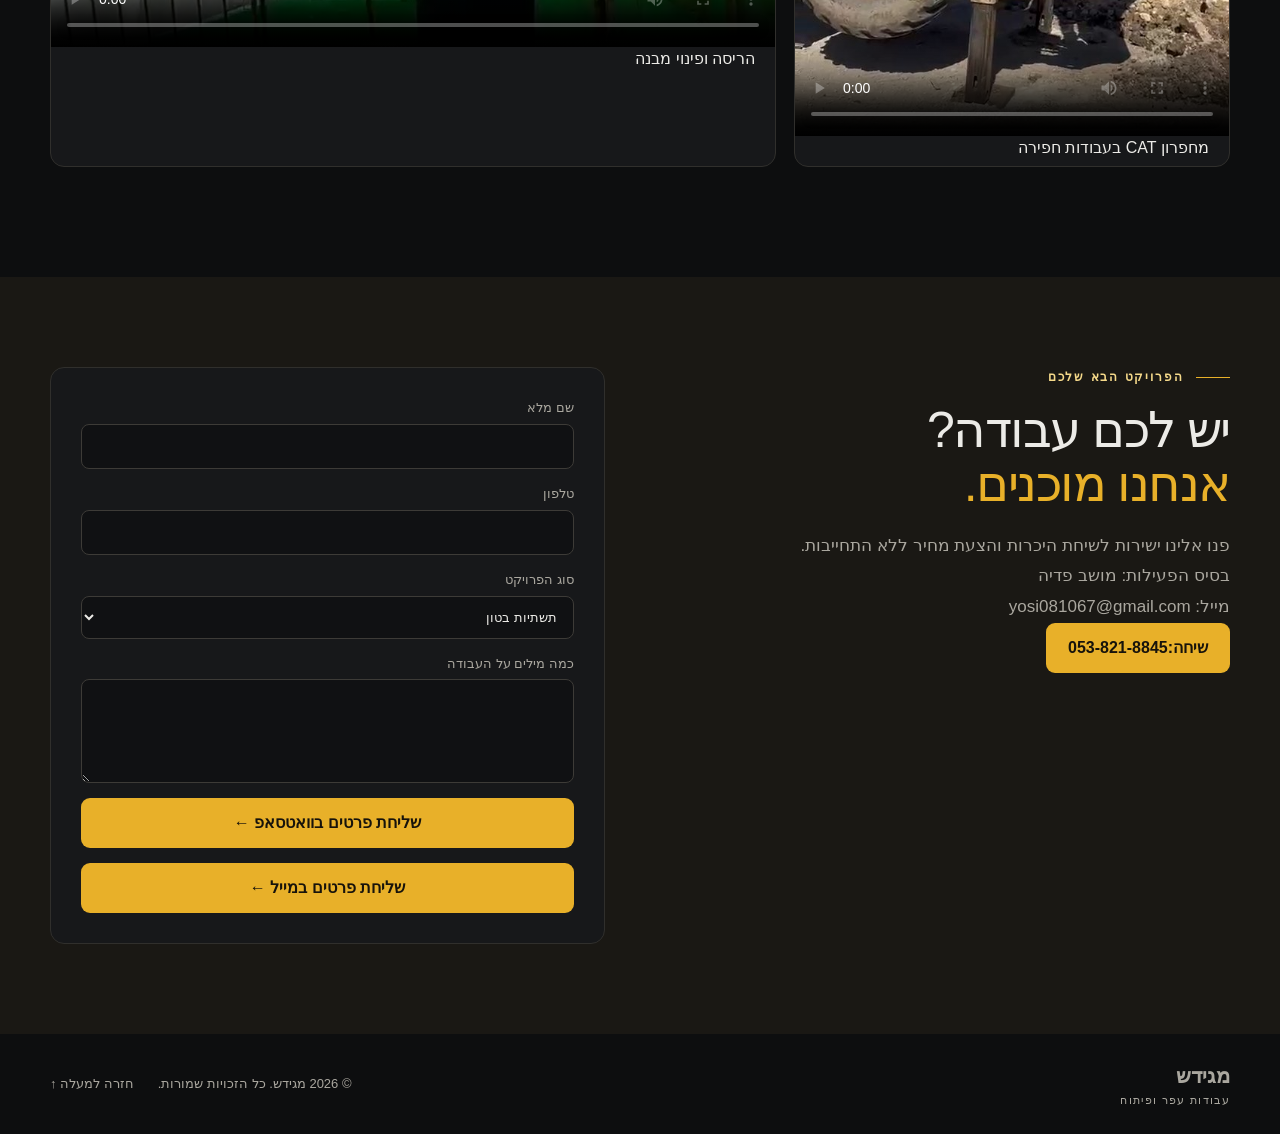
==== commit a61b3f17: "Fix: החלפת מסרים כלליים בפתיח ובאודות בעובדות מהאתר" ====
--- a/index.html
+++ b/index.html
@@ -35,7 +35,7 @@
     <div class="heroContent shell">
       <p class="eyebrow">בונים את התשתית להצלחה</p>
       <h1>עוצמה. דיוק.<span>עבודה בשטח.</span></h1>
-      <p class="lead">מתמחים בתשתיות בטון וביוב, עבודות טרקטור ובובקט ואספקת חומרי מחצבה — עם ביצוע מקצועי, ציוד מתקדם ועמידה בלוחות זמנים.</p>
+      <p class="lead">מתמחים בתשתיות בטון וביוב, עבודות טרקטור ובובקט ואספקת חומרי מחצבה — עם מגוון כלים קטנים וגדולים, יותר מ-15 שנות ניסיון ובסיס פעילות במושב פדיה.</p>
       <div class="actions">
         <a class="button" href="https://wa.me/972538218845" target="_blank" rel="noreferrer">שלחו וואטסאפ ←</a>
         <a class="textLink" href="#gallery">לפרויקטים שלנו ↓</a>
@@ -53,7 +53,7 @@
     <div>
       <p class="eyebrow">מי אנחנו</p>
       <h2>מהיסודות ועד <span>הגימור המושלם.</span></h2>
-      <p>אצלנו תקבלו הצעת מחיר אטרקטיבית והתאמה מדויקת של הכלים הנדרשים לסוג העבודה. ברשותנו כלים קטנים וגדולים שמאפשרים פתרון יעיל לכל היקף ובכל תנאי שטח.</p>
+      <p>אצלנו תקבלו הצעת מחיר ללא התחייבות והתאמה מדויקת של הכלים הנדרשים לסוג העבודה. ברשותנו כלים קטנים וגדולים שמאפשרים פתרון יעיל לכל היקף ובכל תנאי שטח.</p>
     </div>
     <div class="stats">
       <article><strong>15+</strong><span>שנות ניסיון</span></article>
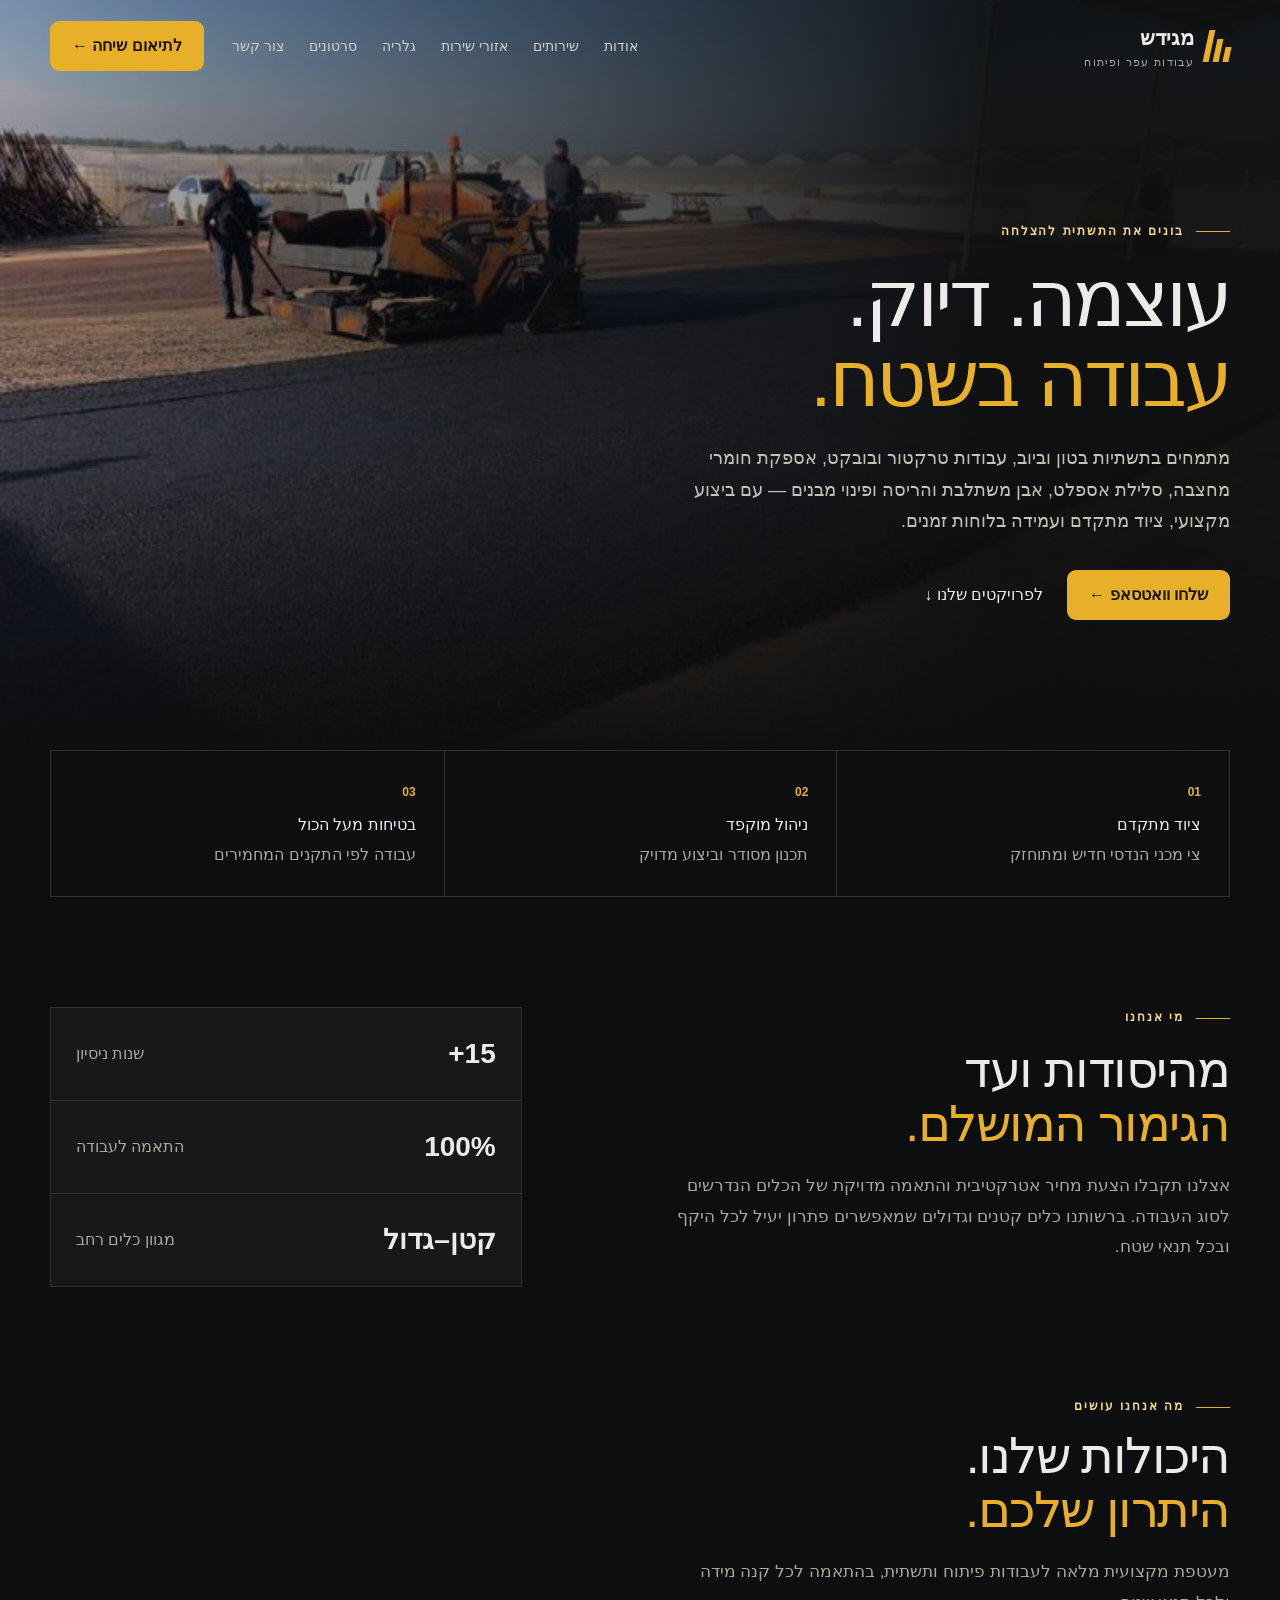
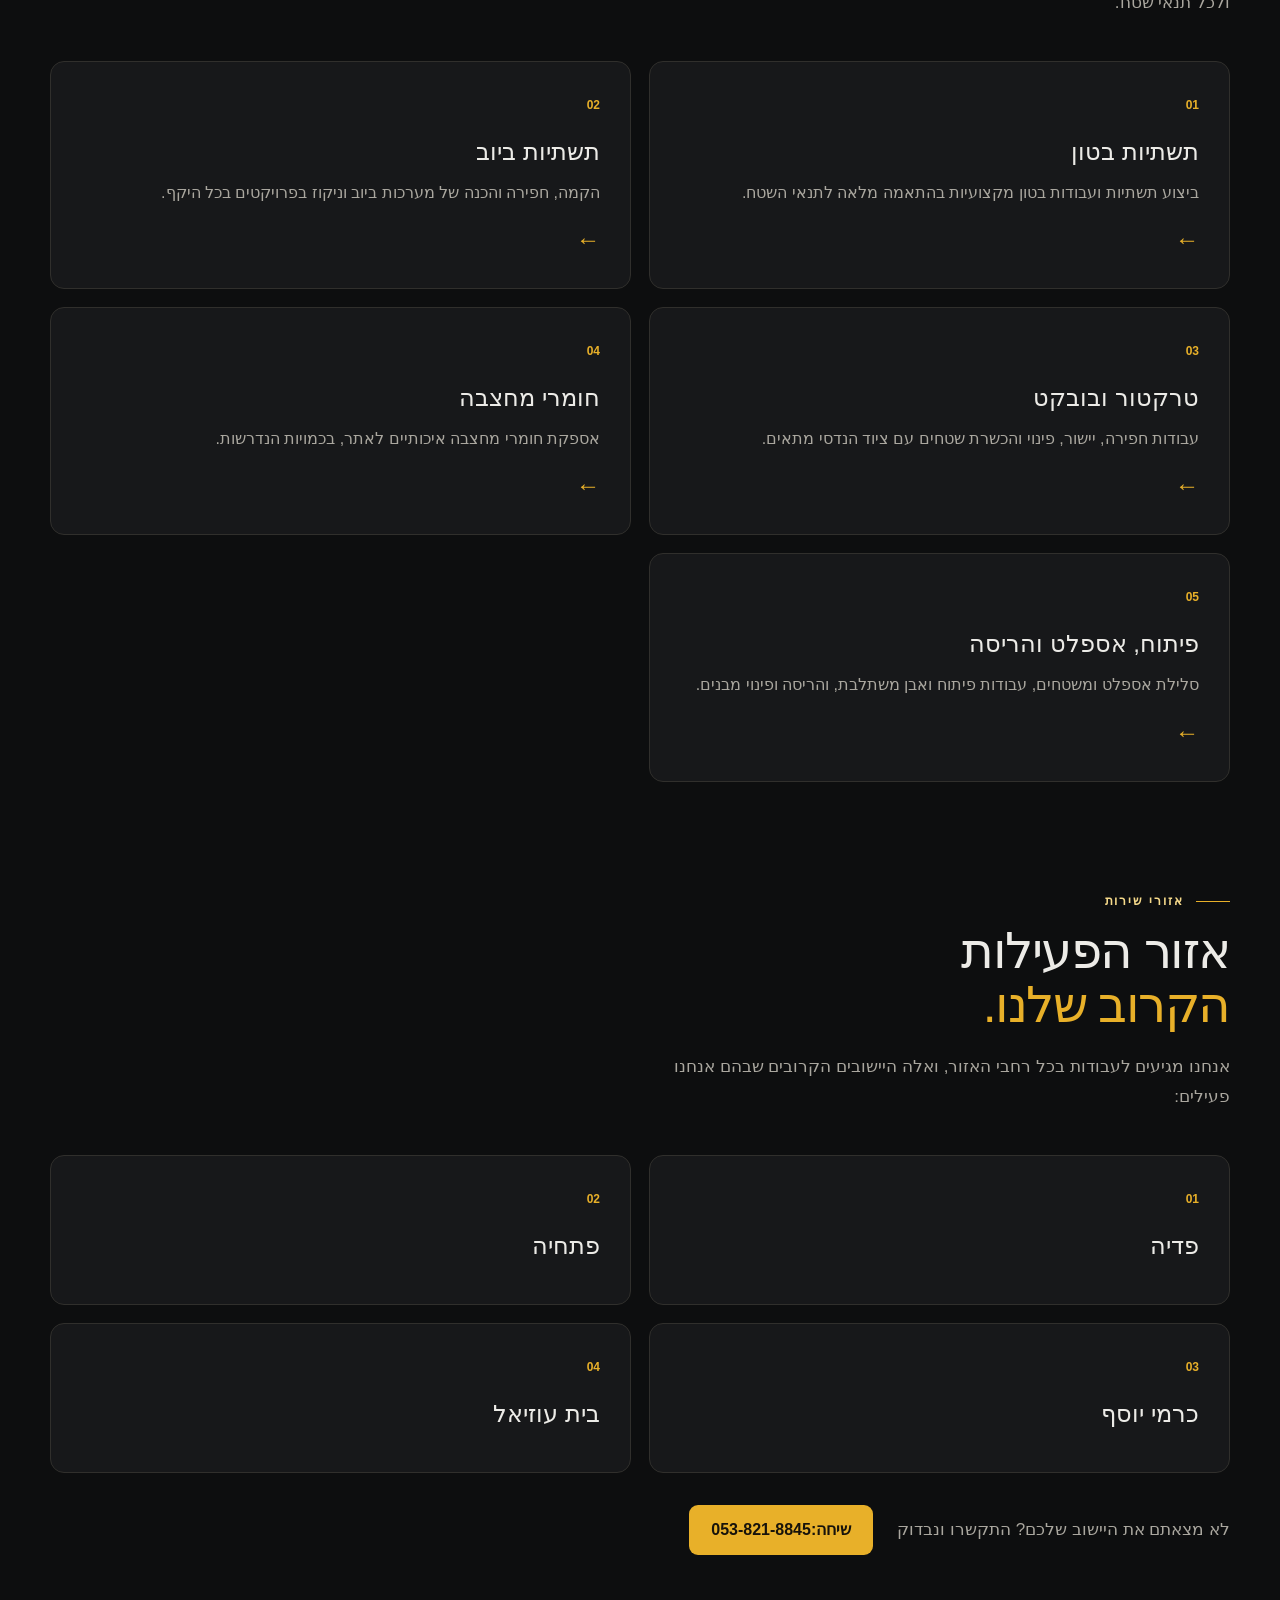
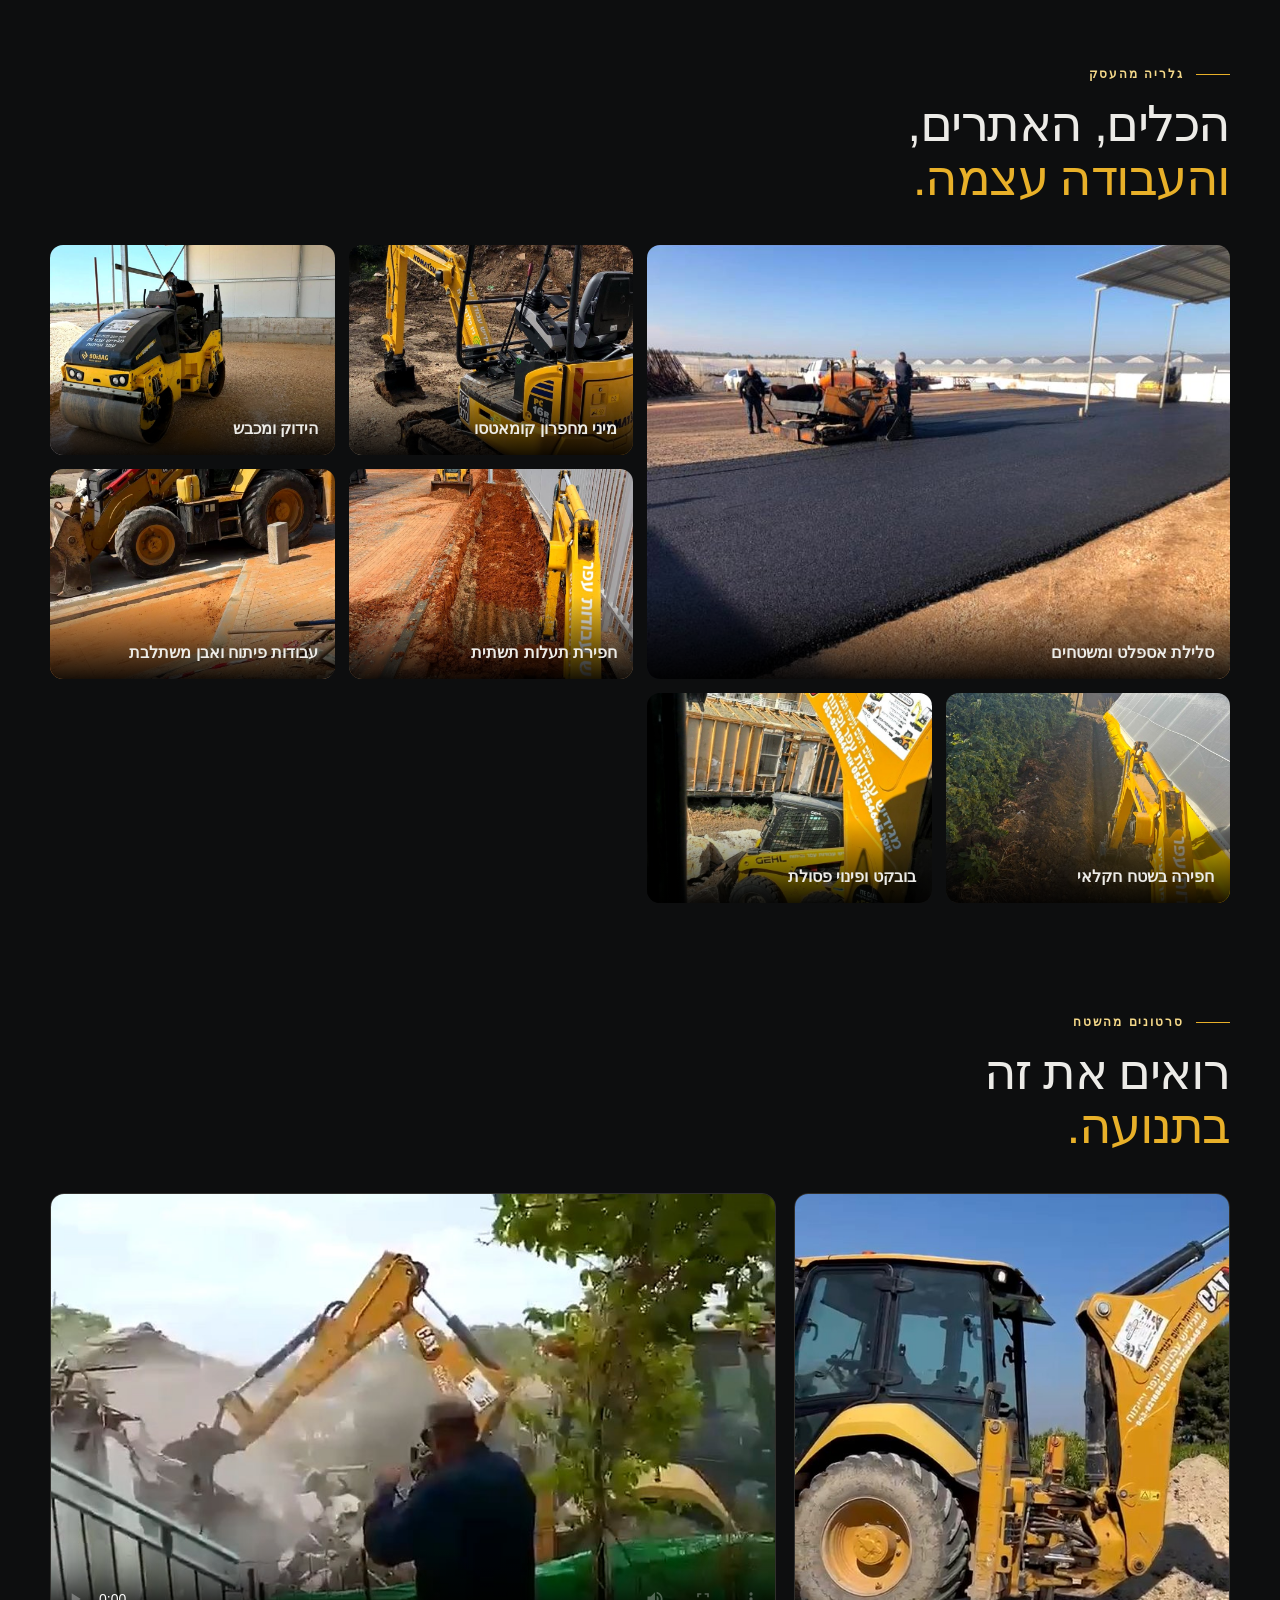
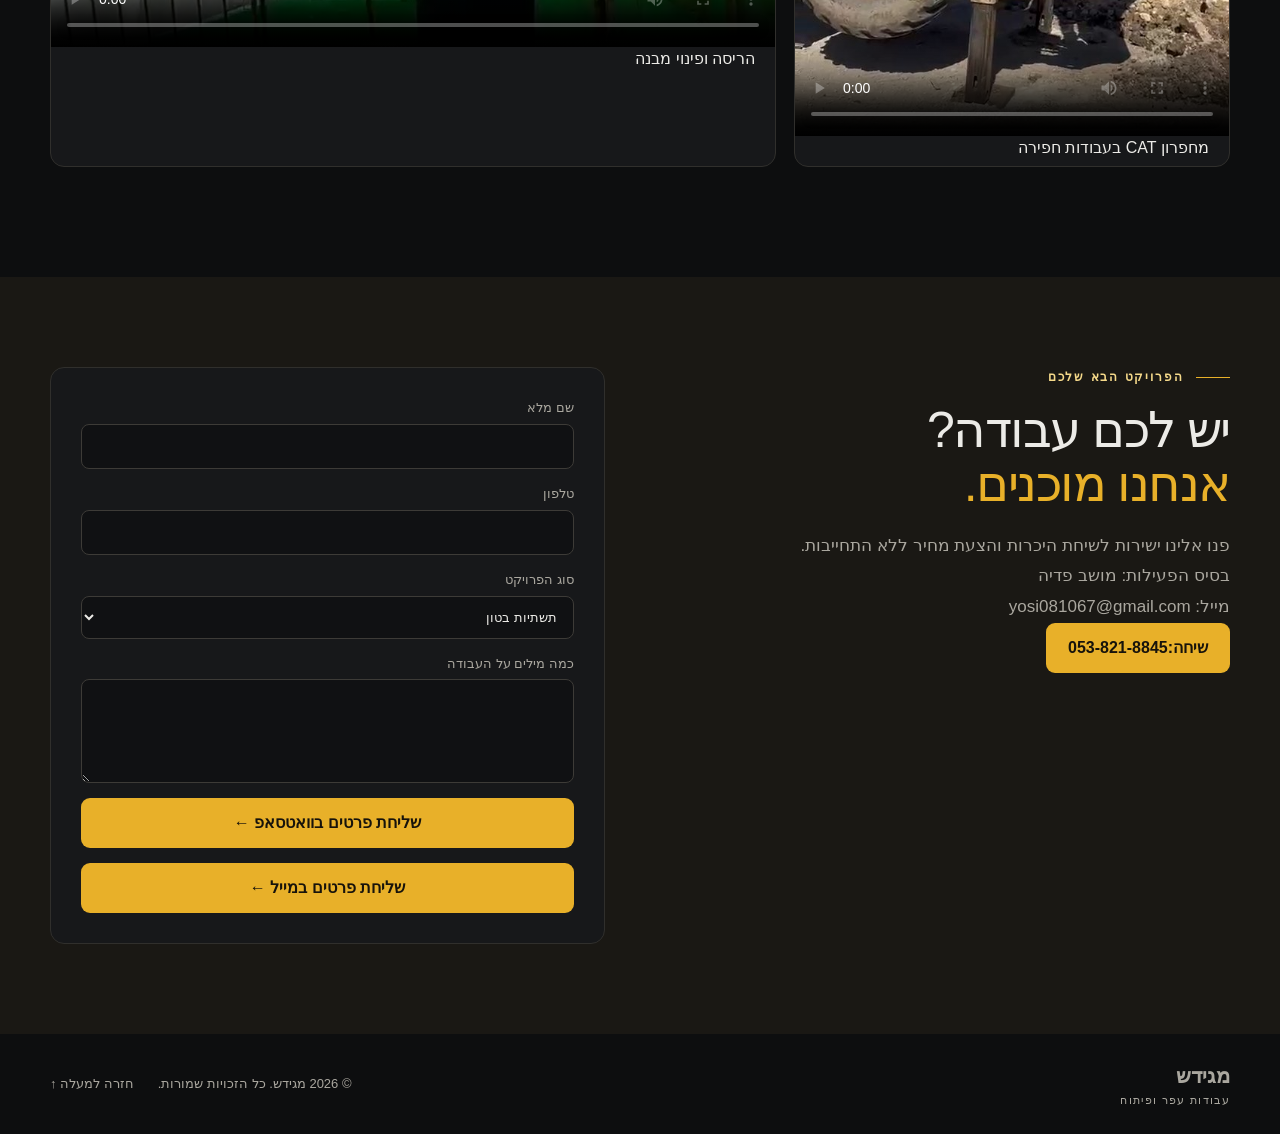
==== commit c87e63d5: "Fix: הוספת אספלט, אבן משתלבת והריסה לפתיח ולתיאור האתר" ====
--- a/index.html
+++ b/index.html
@@ -4,7 +4,7 @@
   <meta charset="utf-8">
   <meta name="viewport" content="width=device-width, initial-scale=1">
   <title>מגידש | עבודות עפר ופיתוח</title>
-  <meta name="description" content="עבודות עפר, תשתיות בטון וביוב, טרקטור ובובקט ואספקת חומרי מחצבה.">
+  <meta name="description" content="עבודות עפר, תשתיות בטון וביוב, טרקטור ובובקט, אספקת חומרי מחצבה, סלילת אספלט, אבן משתלבת והריסה ופינוי מבנים.">
   <meta property="og:title" content="מגידש | עבודות עפר ופיתוח">
   <meta property="og:description" content="עוצמה, דיוק ועבודה מקצועית בשטח.">
   <meta property="og:type" content="website">
@@ -35,7 +35,7 @@
     <div class="heroContent shell">
       <p class="eyebrow">בונים את התשתית להצלחה</p>
       <h1>עוצמה. דיוק.<span>עבודה בשטח.</span></h1>
-      <p class="lead">מתמחים בתשתיות בטון וביוב, עבודות טרקטור ובובקט ואספקת חומרי מחצבה — עם מגוון כלים קטנים וגדולים, יותר מ-15 שנות ניסיון ובסיס פעילות במושב פדיה.</p>
+      <p class="lead">מתמחים בתשתיות בטון וביוב, עבודות טרקטור ובובקט, אספקת חומרי מחצבה, סלילת אספלט, אבן משתלבת והריסה ופינוי מבנים — עם ביצוע מקצועי, ציוד מתקדם ועמידה בלוחות זמנים.</p>
       <div class="actions">
         <a class="button" href="https://wa.me/972538218845" target="_blank" rel="noreferrer">שלחו וואטסאפ ←</a>
         <a class="textLink" href="#gallery">לפרויקטים שלנו ↓</a>
@@ -53,7 +53,7 @@
     <div>
       <p class="eyebrow">מי אנחנו</p>
       <h2>מהיסודות ועד <span>הגימור המושלם.</span></h2>
-      <p>אצלנו תקבלו הצעת מחיר ללא התחייבות והתאמה מדויקת של הכלים הנדרשים לסוג העבודה. ברשותנו כלים קטנים וגדולים שמאפשרים פתרון יעיל לכל היקף ובכל תנאי שטח.</p>
+      <p>אצלנו תקבלו הצעת מחיר אטרקטיבית והתאמה מדויקת של הכלים הנדרשים לסוג העבודה. ברשותנו כלים קטנים וגדולים שמאפשרים פתרון יעיל לכל היקף ובכל תנאי שטח.</p>
     </div>
     <div class="stats">
       <article><strong>15+</strong><span>שנות ניסיון</span></article>
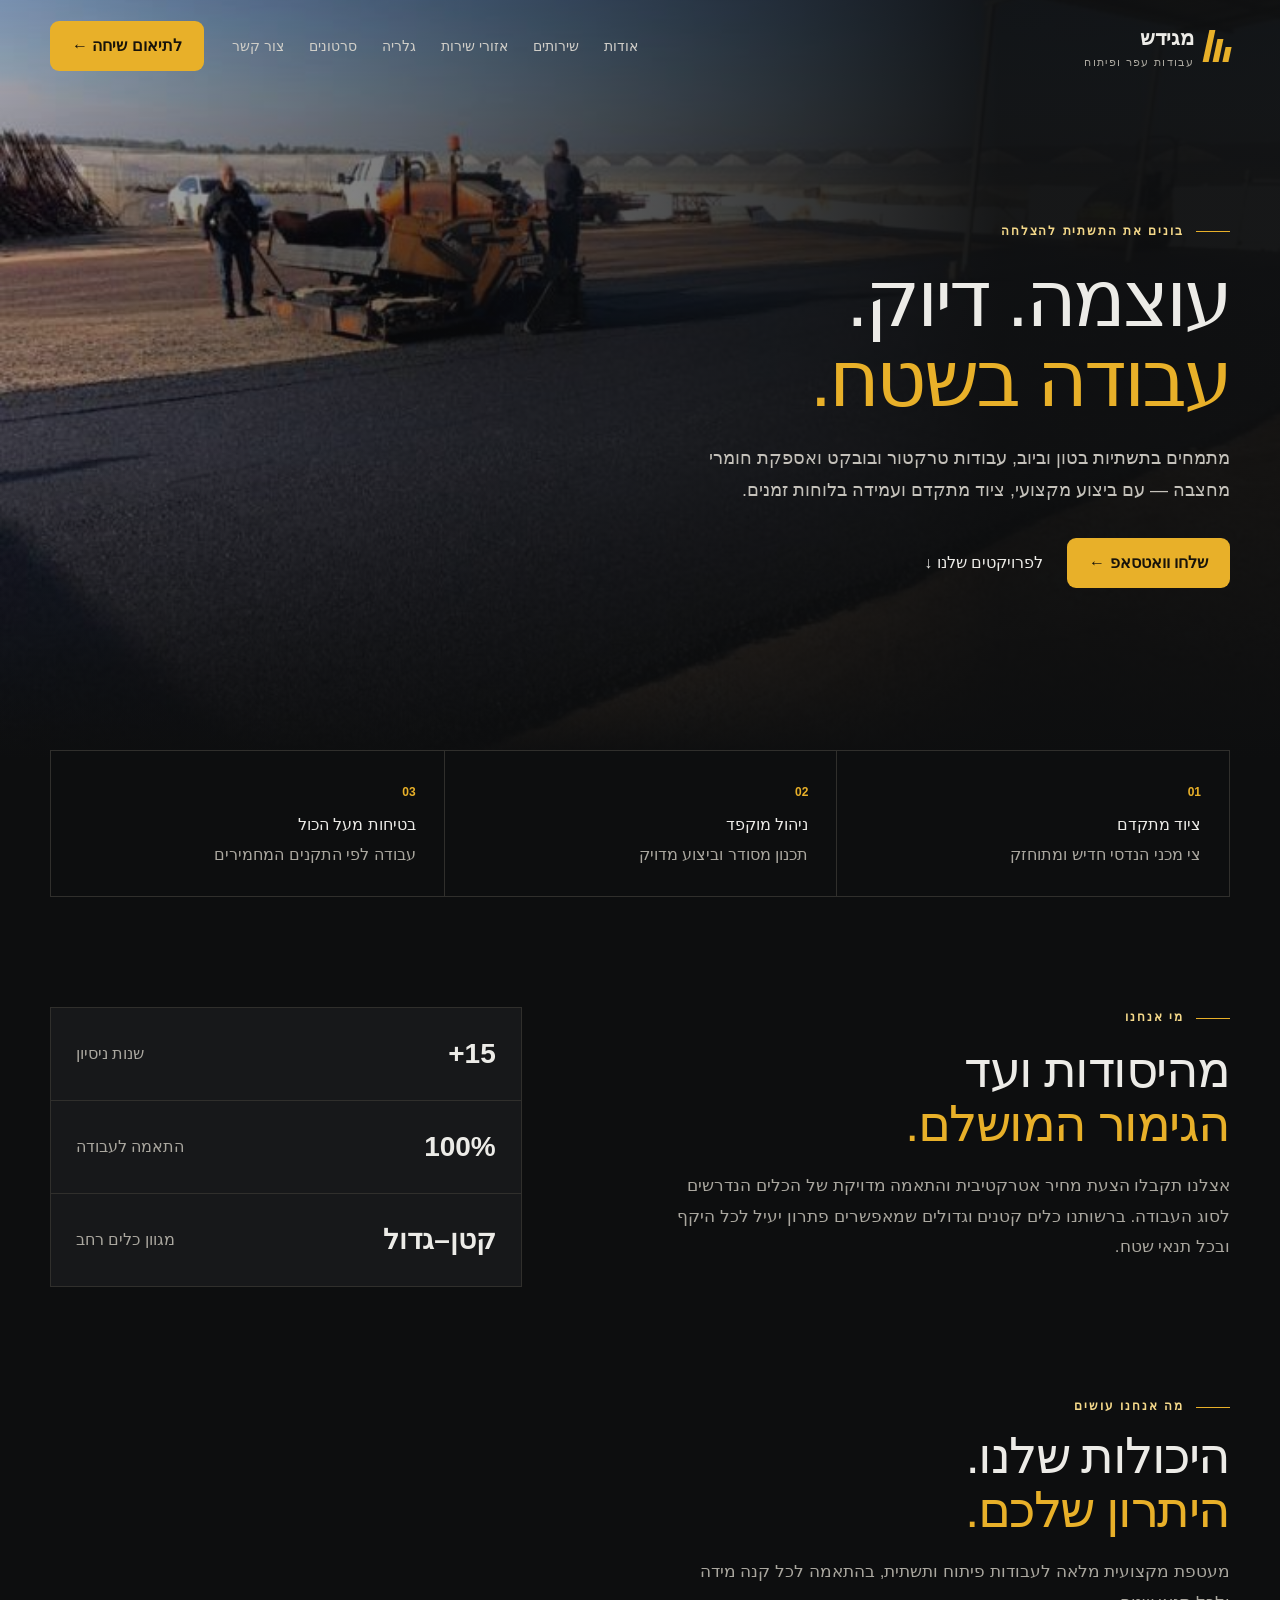
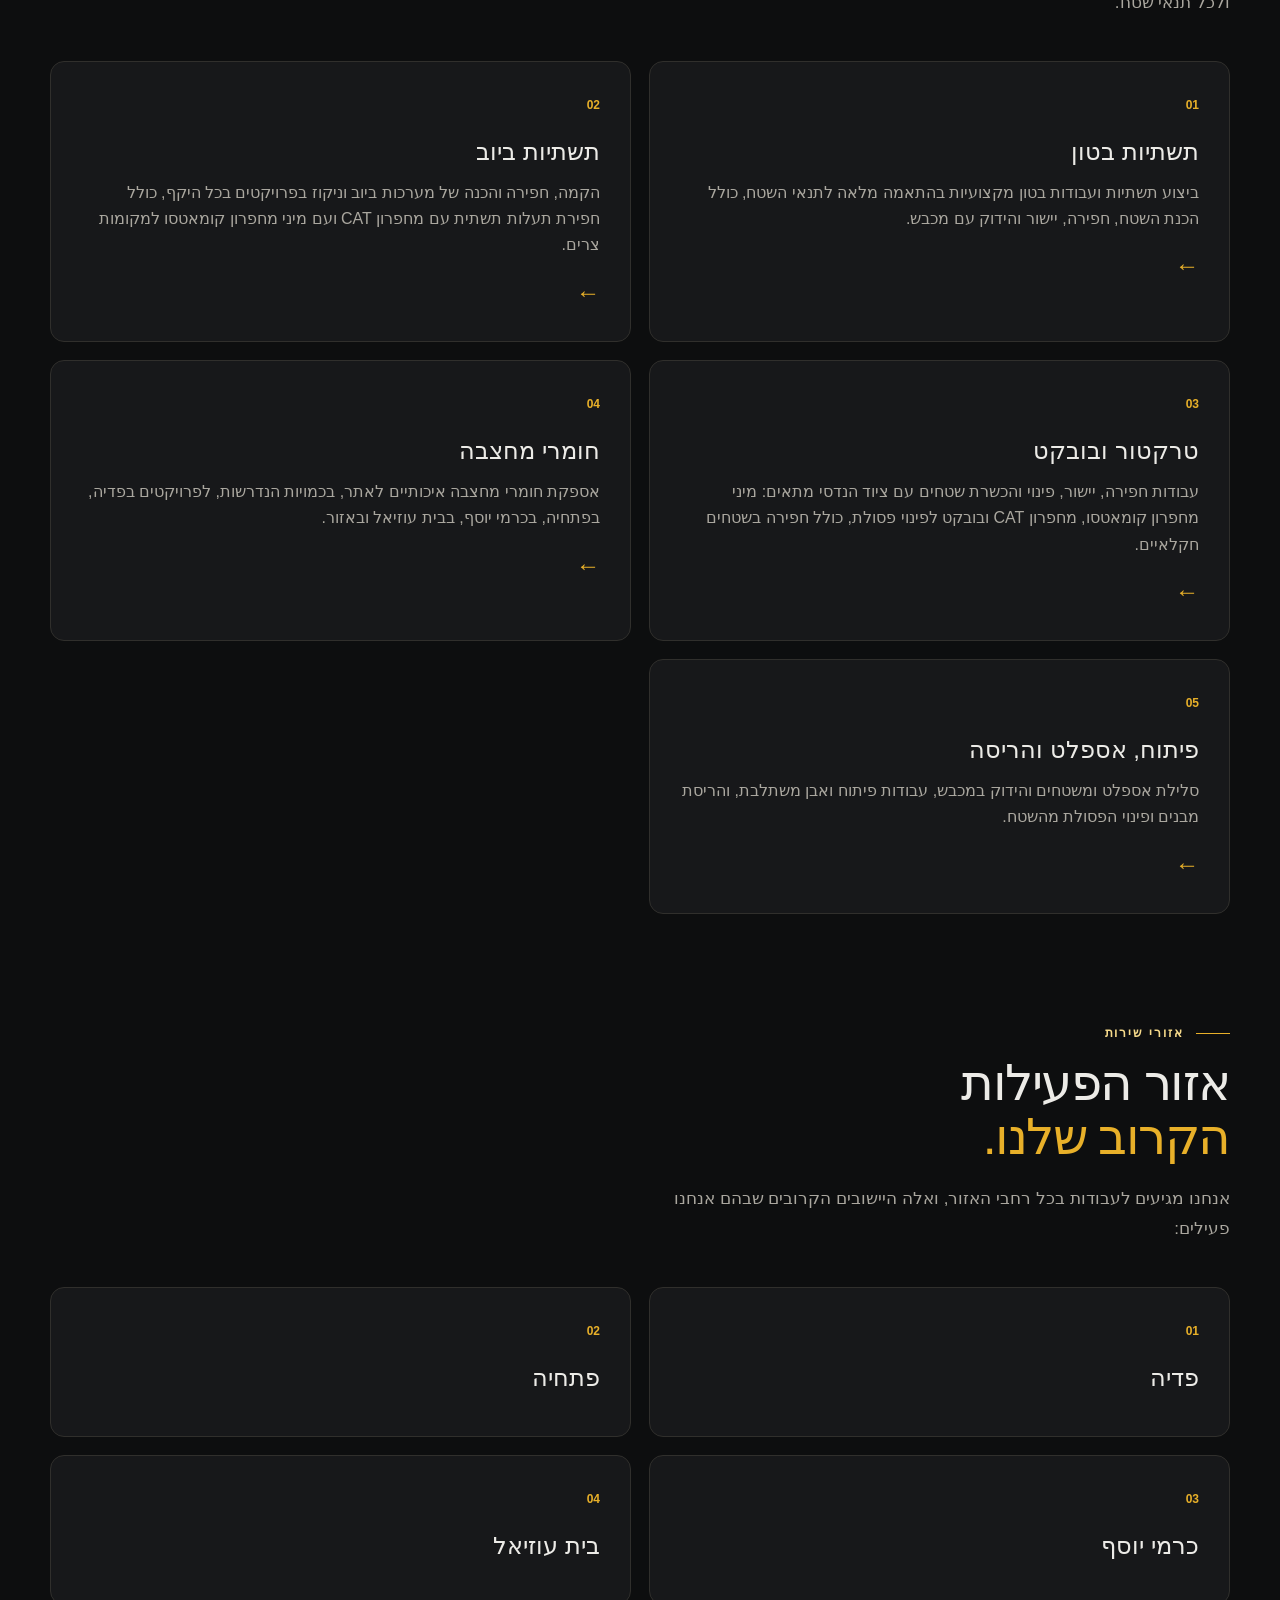
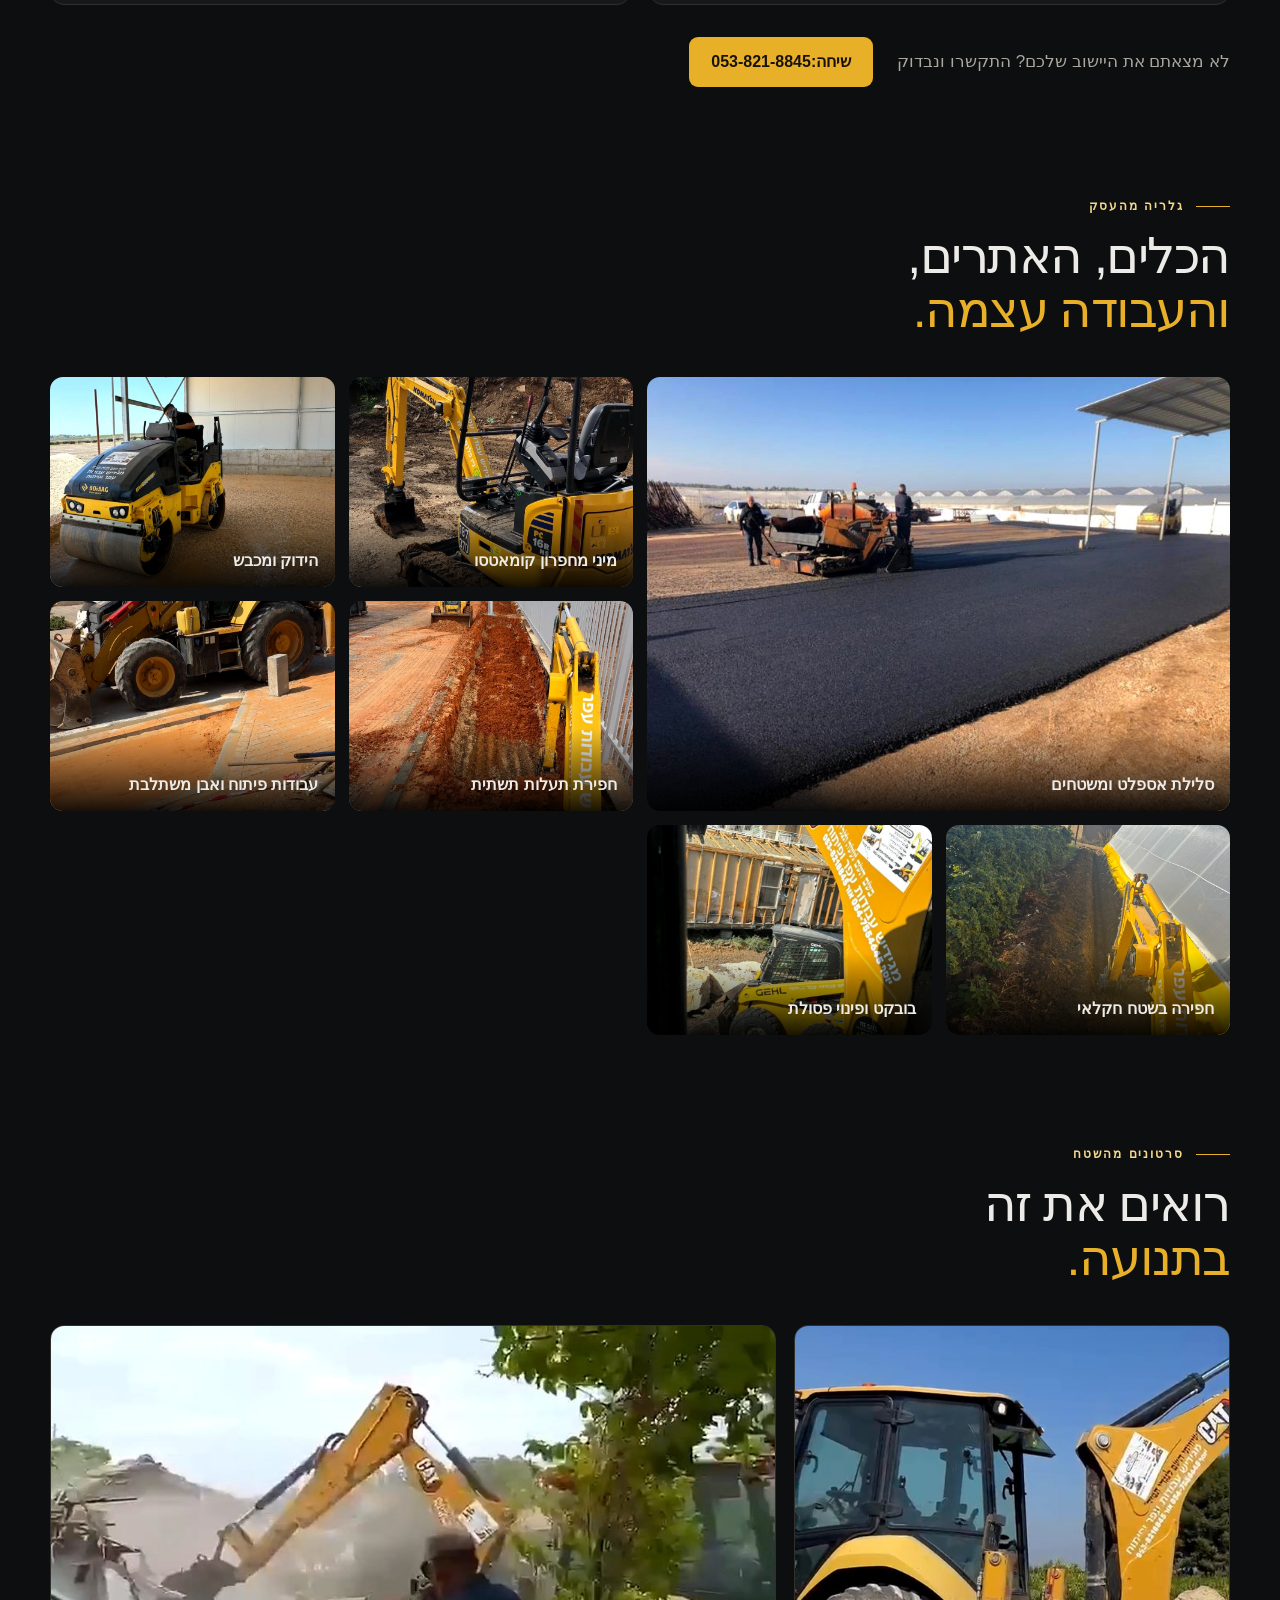
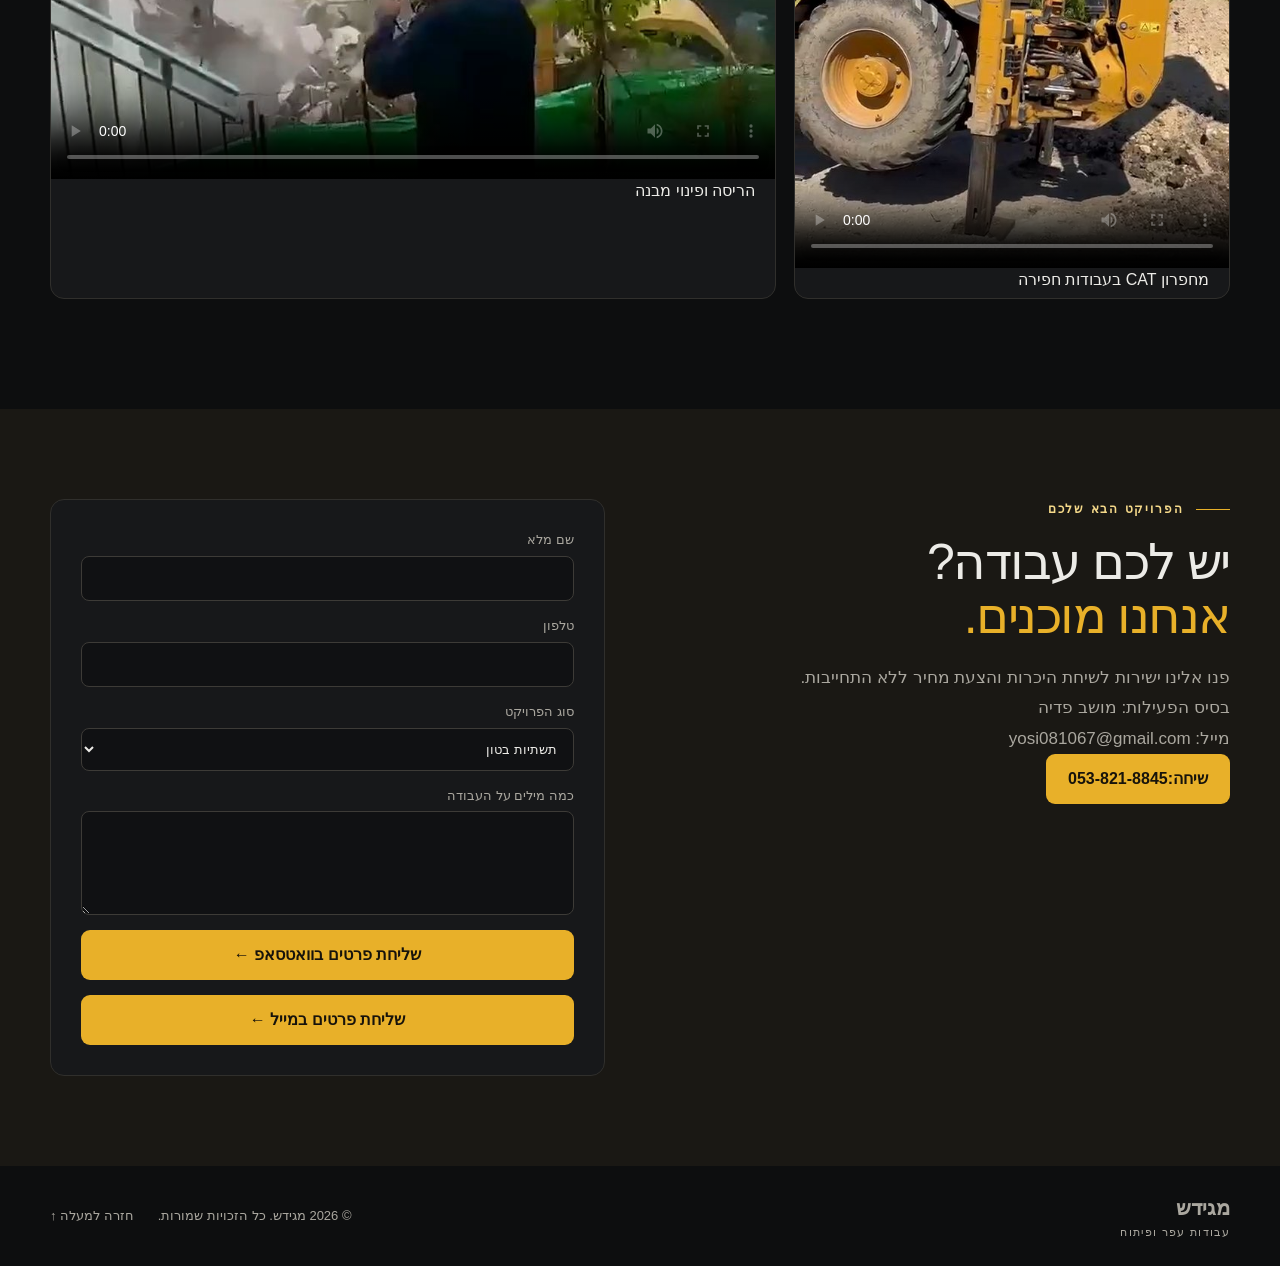
==== commit bcbb1c1c: "Fix: הרחבת תיאורי השירותים עם פרטי כלים, עבודות ויישובים" ====
--- a/index.html
+++ b/index.html
@@ -4,7 +4,7 @@
   <meta charset="utf-8">
   <meta name="viewport" content="width=device-width, initial-scale=1">
   <title>מגידש | עבודות עפר ופיתוח</title>
-  <meta name="description" content="עבודות עפר, תשתיות בטון וביוב, טרקטור ובובקט, אספקת חומרי מחצבה, סלילת אספלט, אבן משתלבת והריסה ופינוי מבנים.">
+  <meta name="description" content="עבודות עפר, תשתיות בטון וביוב, טרקטור ובובקט ואספקת חומרי מחצבה.">
   <meta property="og:title" content="מגידש | עבודות עפר ופיתוח">
   <meta property="og:description" content="עוצמה, דיוק ועבודה מקצועית בשטח.">
   <meta property="og:type" content="website">
@@ -35,7 +35,7 @@
     <div class="heroContent shell">
       <p class="eyebrow">בונים את התשתית להצלחה</p>
       <h1>עוצמה. דיוק.<span>עבודה בשטח.</span></h1>
-      <p class="lead">מתמחים בתשתיות בטון וביוב, עבודות טרקטור ובובקט, אספקת חומרי מחצבה, סלילת אספלט, אבן משתלבת והריסה ופינוי מבנים — עם ביצוע מקצועי, ציוד מתקדם ועמידה בלוחות זמנים.</p>
+      <p class="lead">מתמחים בתשתיות בטון וביוב, עבודות טרקטור ובובקט ואספקת חומרי מחצבה — עם ביצוע מקצועי, ציוד מתקדם ועמידה בלוחות זמנים.</p>
       <div class="actions">
         <a class="button" href="https://wa.me/972538218845" target="_blank" rel="noreferrer">שלחו וואטסאפ ←</a>
         <a class="textLink" href="#gallery">לפרויקטים שלנו ↓</a>
@@ -67,11 +67,11 @@
     <h2>היכולות שלנו. <span>היתרון שלכם.</span></h2>
     <p class="sectionIntro">מעטפת מקצועית מלאה לעבודות פיתוח ותשתית, בהתאמה לכל קנה מידה ולכל תנאי שטח.</p>
     <div class="serviceGrid">
-      <article><b>01</b><h3>תשתיות בטון</h3><p>ביצוע תשתיות ועבודות בטון מקצועיות בהתאמה מלאה לתנאי השטח.</p><a href="#contact" aria-label="קבלת הצעת מחיר עבור תשתיות בטון">←</a></article>
-      <article><b>02</b><h3>תשתיות ביוב</h3><p>הקמה, חפירה והכנה של מערכות ביוב וניקוז בפרויקטים בכל היקף.</p><a href="#contact" aria-label="קבלת הצעת מחיר עבור תשתיות ביוב">←</a></article>
-      <article><b>03</b><h3>טרקטור ובובקט</h3><p>עבודות חפירה, יישור, פינוי והכשרת שטחים עם ציוד הנדסי מתאים.</p><a href="#contact" aria-label="קבלת הצעת מחיר עבור טרקטור ובובקט">←</a></article>
-      <article><b>04</b><h3>חומרי מחצבה</h3><p>אספקת חומרי מחצבה איכותיים לאתר, בכמויות הנדרשות.</p><a href="#contact" aria-label="קבלת הצעת מחיר עבור חומרי מחצבה">←</a></article>
-      <article><b>05</b><h3>פיתוח, אספלט והריסה</h3><p>סלילת אספלט ומשטחים, עבודות פיתוח ואבן משתלבת, והריסה ופינוי מבנים.</p><a href="#contact" aria-label="קבלת הצעת מחיר עבור פיתוח, אספלט והריסה">←</a></article>
+      <article><b>01</b><h3>תשתיות בטון</h3><p>ביצוע תשתיות ועבודות בטון מקצועיות בהתאמה מלאה לתנאי השטח, כולל הכנת השטח, חפירה, יישור והידוק עם מכבש.</p><a href="#contact" aria-label="קבלת הצעת מחיר עבור תשתיות בטון">←</a></article>
+      <article><b>02</b><h3>תשתיות ביוב</h3><p>הקמה, חפירה והכנה של מערכות ביוב וניקוז בפרויקטים בכל היקף, כולל חפירת תעלות תשתית עם מחפרון CAT ועם מיני מחפרון קומאטסו למקומות צרים.</p><a href="#contact" aria-label="קבלת הצעת מחיר עבור תשתיות ביוב">←</a></article>
+      <article><b>03</b><h3>טרקטור ובובקט</h3><p>עבודות חפירה, יישור, פינוי והכשרת שטחים עם ציוד הנדסי מתאים: מיני מחפרון קומאטסו, מחפרון CAT ובובקט לפינוי פסולת, כולל חפירה בשטחים חקלאיים.</p><a href="#contact" aria-label="קבלת הצעת מחיר עבור טרקטור ובובקט">←</a></article>
+      <article><b>04</b><h3>חומרי מחצבה</h3><p>אספקת חומרי מחצבה איכותיים לאתר, בכמויות הנדרשות, לפרויקטים בפדיה, בפתחיה, בכרמי יוסף, בבית עוזיאל ובאזור.</p><a href="#contact" aria-label="קבלת הצעת מחיר עבור חומרי מחצבה">←</a></article>
+      <article><b>05</b><h3>פיתוח, אספלט והריסה</h3><p>סלילת אספלט ומשטחים והידוק במכבש, עבודות פיתוח ואבן משתלבת, והריסת מבנים ופינוי הפסולת מהשטח.</p><a href="#contact" aria-label="קבלת הצעת מחיר עבור פיתוח, אספלט והריסה">←</a></article>
     </div>
   </section>
 
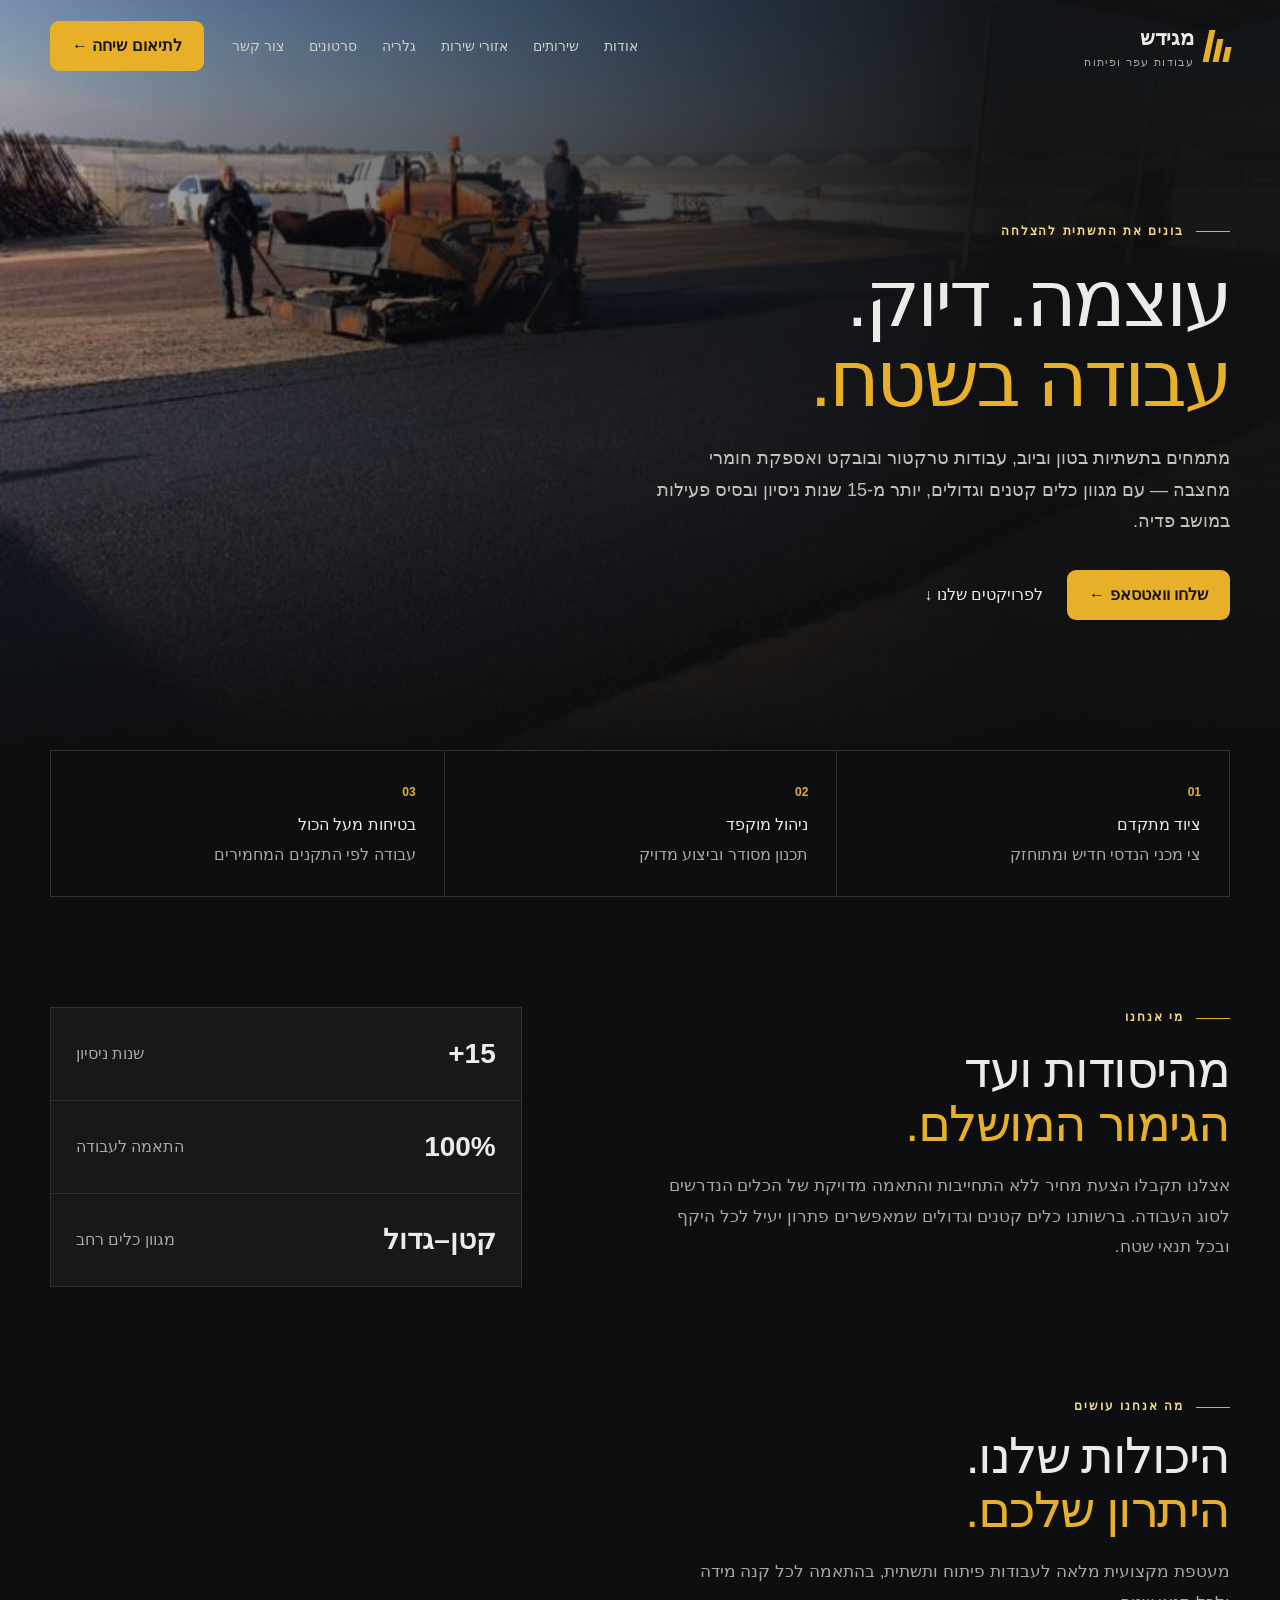
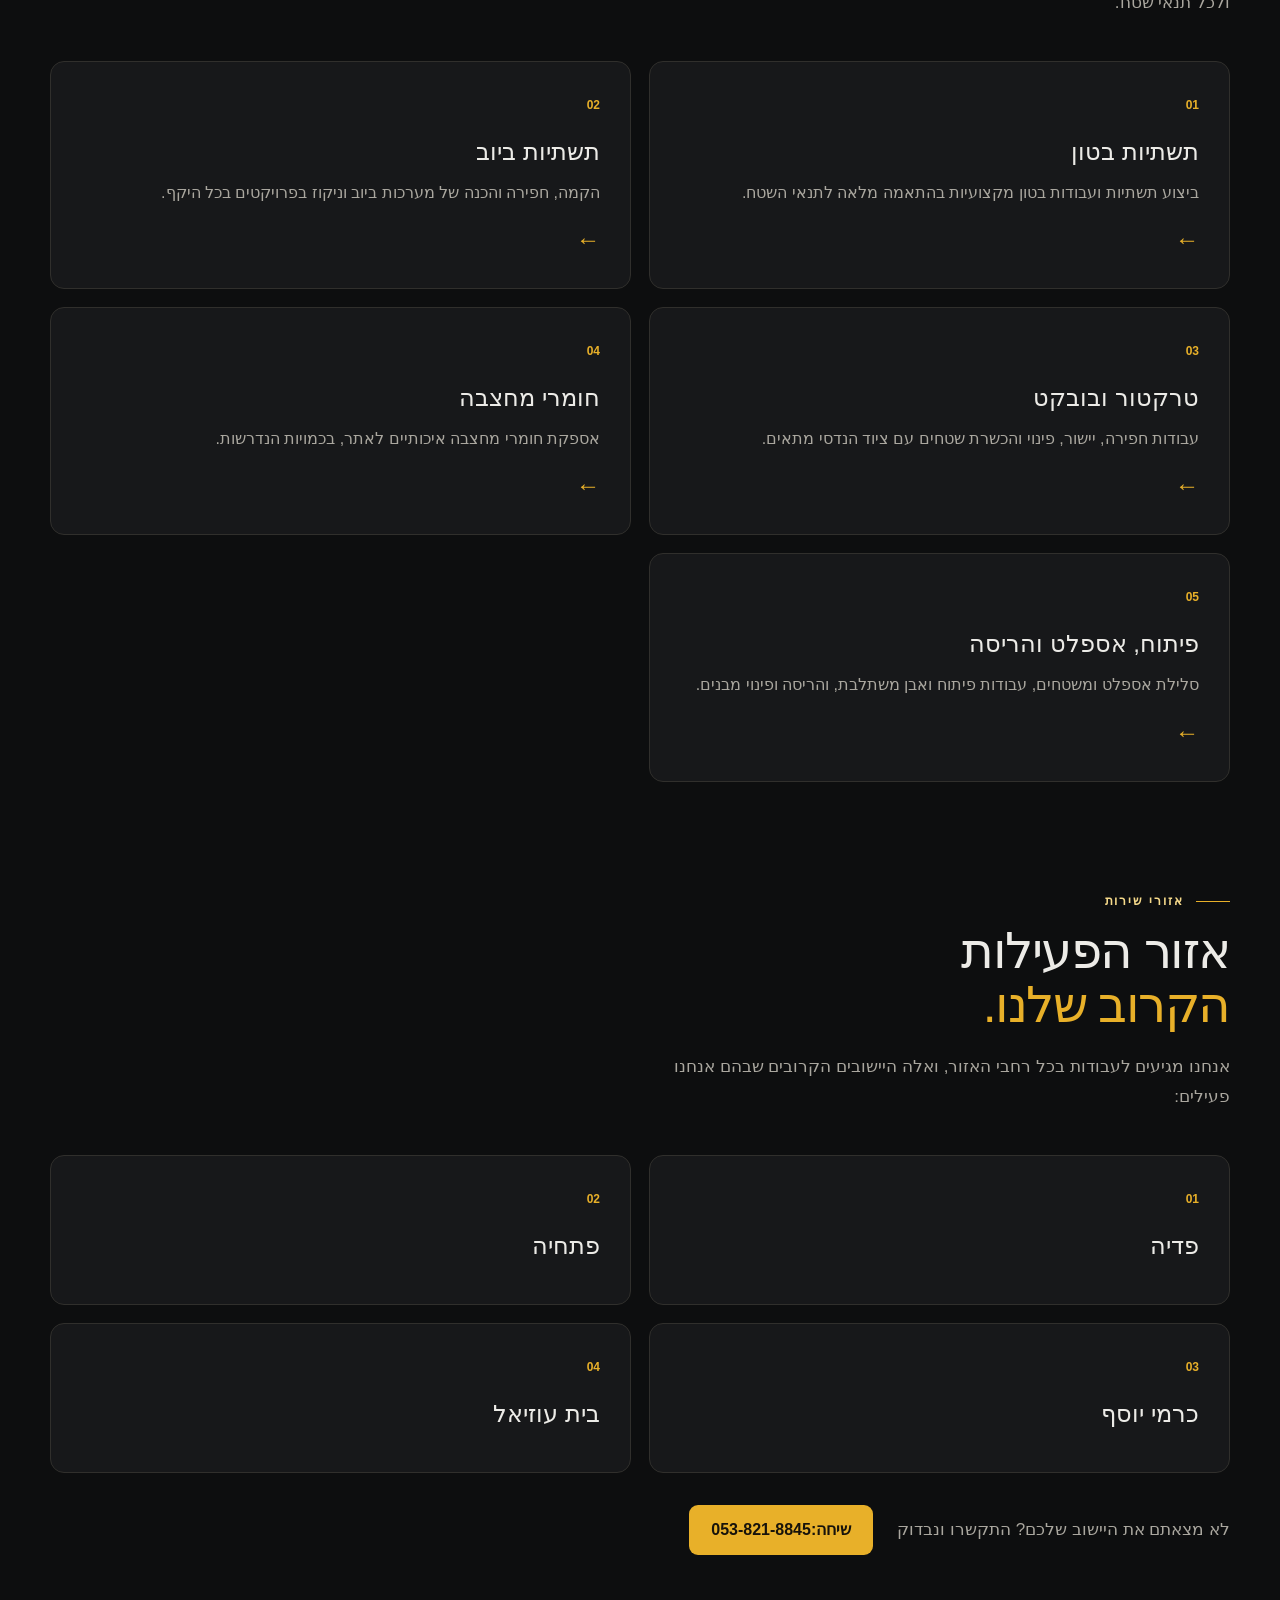
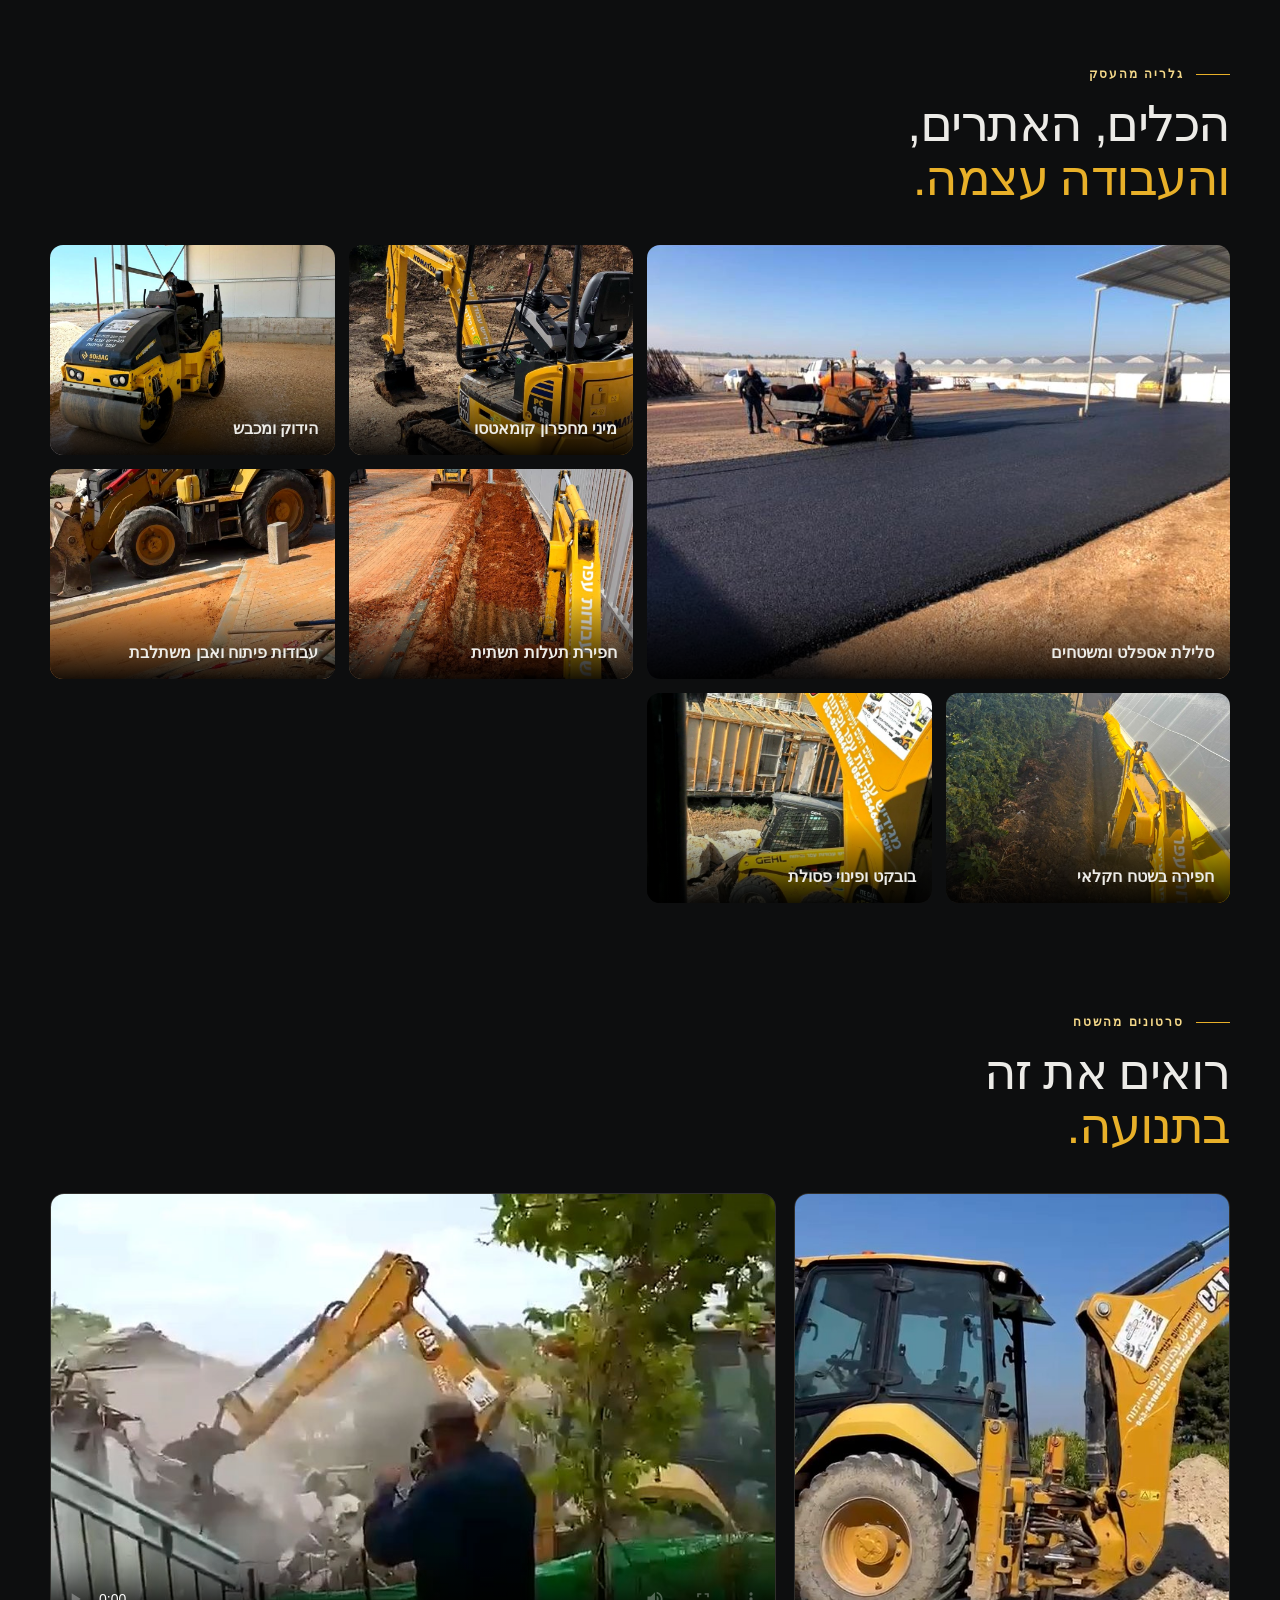
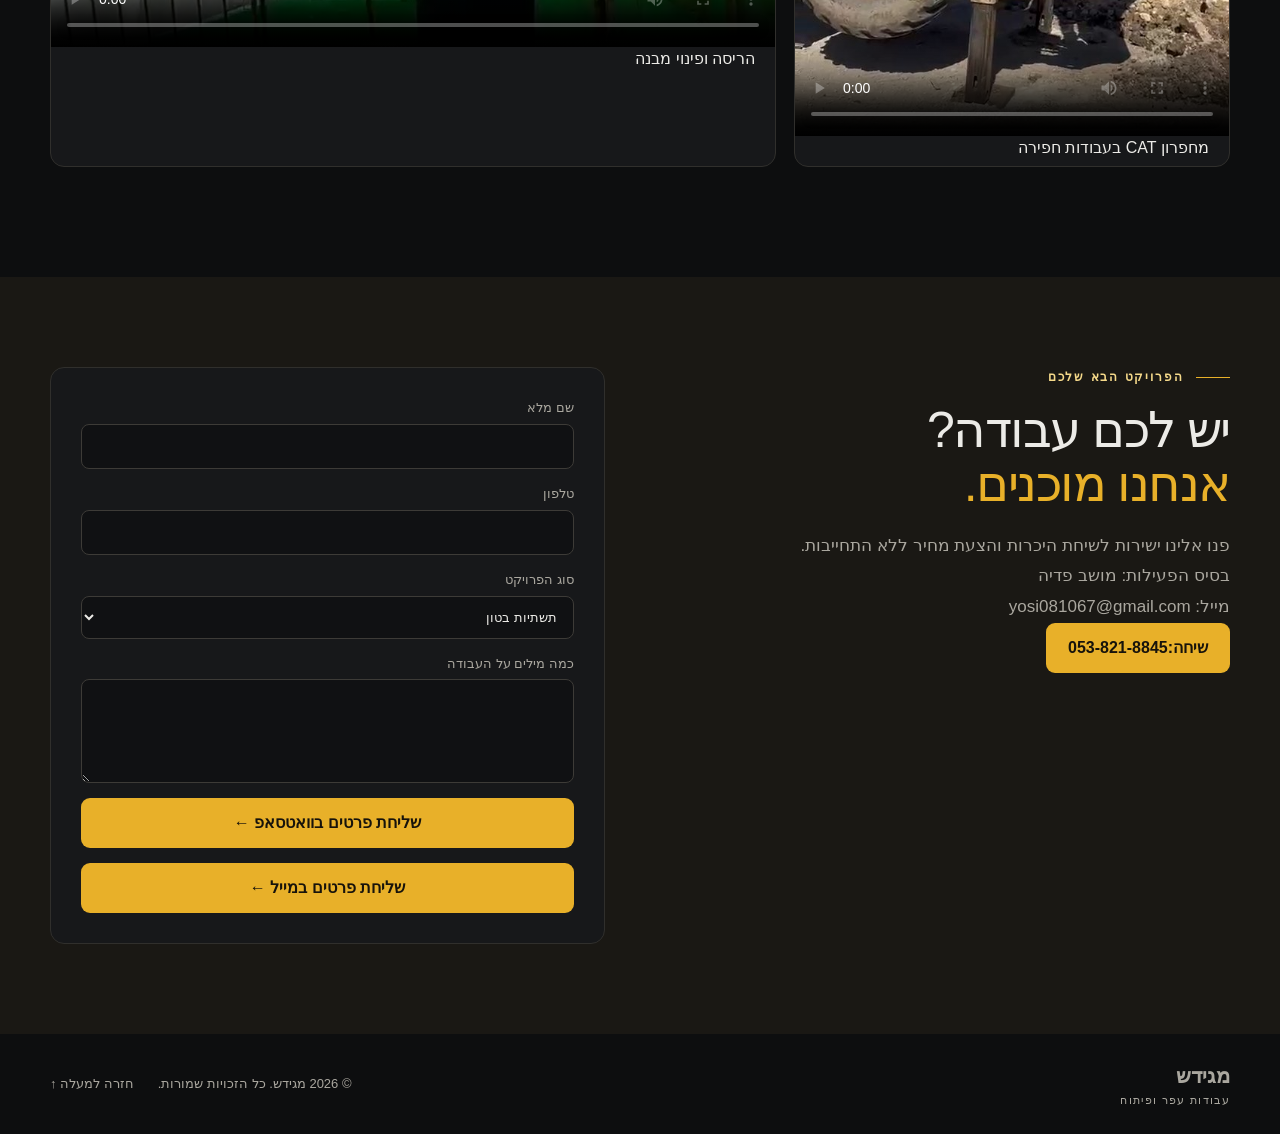
==== commit 91645525: "Merge pull request #7 from magidash-earthworks/crm-fix/501a1114-mwj6a676 החלפת מסרים כלליים בפתיח וב" ====
--- a/index.html
+++ b/index.html
@@ -35,7 +35,7 @@
     <div class="heroContent shell">
       <p class="eyebrow">בונים את התשתית להצלחה</p>
       <h1>עוצמה. דיוק.<span>עבודה בשטח.</span></h1>
-      <p class="lead">מתמחים בתשתיות בטון וביוב, עבודות טרקטור ובובקט ואספקת חומרי מחצבה — עם ביצוע מקצועי, ציוד מתקדם ועמידה בלוחות זמנים.</p>
+      <p class="lead">מתמחים בתשתיות בטון וביוב, עבודות טרקטור ובובקט ואספקת חומרי מחצבה — עם מגוון כלים קטנים וגדולים, יותר מ-15 שנות ניסיון ובסיס פעילות במושב פדיה.</p>
       <div class="actions">
         <a class="button" href="https://wa.me/972538218845" target="_blank" rel="noreferrer">שלחו וואטסאפ ←</a>
         <a class="textLink" href="#gallery">לפרויקטים שלנו ↓</a>
@@ -53,7 +53,7 @@
     <div>
       <p class="eyebrow">מי אנחנו</p>
       <h2>מהיסודות ועד <span>הגימור המושלם.</span></h2>
-      <p>אצלנו תקבלו הצעת מחיר אטרקטיבית והתאמה מדויקת של הכלים הנדרשים לסוג העבודה. ברשותנו כלים קטנים וגדולים שמאפשרים פתרון יעיל לכל היקף ובכל תנאי שטח.</p>
+      <p>אצלנו תקבלו הצעת מחיר ללא התחייבות והתאמה מדויקת של הכלים הנדרשים לסוג העבודה. ברשותנו כלים קטנים וגדולים שמאפשרים פתרון יעיל לכל היקף ובכל תנאי שטח.</p>
     </div>
     <div class="stats">
       <article><strong>15+</strong><span>שנות ניסיון</span></article>
@@ -67,11 +67,11 @@
     <h2>היכולות שלנו. <span>היתרון שלכם.</span></h2>
     <p class="sectionIntro">מעטפת מקצועית מלאה לעבודות פיתוח ותשתית, בהתאמה לכל קנה מידה ולכל תנאי שטח.</p>
     <div class="serviceGrid">
-      <article><b>01</b><h3>תשתיות בטון</h3><p>ביצוע תשתיות ועבודות בטון מקצועיות בהתאמה מלאה לתנאי השטח, כולל הכנת השטח, חפירה, יישור והידוק עם מכבש.</p><a href="#contact" aria-label="קבלת הצעת מחיר עבור תשתיות בטון">←</a></article>
-      <article><b>02</b><h3>תשתיות ביוב</h3><p>הקמה, חפירה והכנה של מערכות ביוב וניקוז בפרויקטים בכל היקף, כולל חפירת תעלות תשתית עם מחפרון CAT ועם מיני מחפרון קומאטסו למקומות צרים.</p><a href="#contact" aria-label="קבלת הצעת מחיר עבור תשתיות ביוב">←</a></article>
-      <article><b>03</b><h3>טרקטור ובובקט</h3><p>עבודות חפירה, יישור, פינוי והכשרת שטחים עם ציוד הנדסי מתאים: מיני מחפרון קומאטסו, מחפרון CAT ובובקט לפינוי פסולת, כולל חפירה בשטחים חקלאיים.</p><a href="#contact" aria-label="קבלת הצעת מחיר עבור טרקטור ובובקט">←</a></article>
-      <article><b>04</b><h3>חומרי מחצבה</h3><p>אספקת חומרי מחצבה איכותיים לאתר, בכמויות הנדרשות, לפרויקטים בפדיה, בפתחיה, בכרמי יוסף, בבית עוזיאל ובאזור.</p><a href="#contact" aria-label="קבלת הצעת מחיר עבור חומרי מחצבה">←</a></article>
-      <article><b>05</b><h3>פיתוח, אספלט והריסה</h3><p>סלילת אספלט ומשטחים והידוק במכבש, עבודות פיתוח ואבן משתלבת, והריסת מבנים ופינוי הפסולת מהשטח.</p><a href="#contact" aria-label="קבלת הצעת מחיר עבור פיתוח, אספלט והריסה">←</a></article>
+      <article><b>01</b><h3>תשתיות בטון</h3><p>ביצוע תשתיות ועבודות בטון מקצועיות בהתאמה מלאה לתנאי השטח.</p><a href="#contact" aria-label="קבלת הצעת מחיר עבור תשתיות בטון">←</a></article>
+      <article><b>02</b><h3>תשתיות ביוב</h3><p>הקמה, חפירה והכנה של מערכות ביוב וניקוז בפרויקטים בכל היקף.</p><a href="#contact" aria-label="קבלת הצעת מחיר עבור תשתיות ביוב">←</a></article>
+      <article><b>03</b><h3>טרקטור ובובקט</h3><p>עבודות חפירה, יישור, פינוי והכשרת שטחים עם ציוד הנדסי מתאים.</p><a href="#contact" aria-label="קבלת הצעת מחיר עבור טרקטור ובובקט">←</a></article>
+      <article><b>04</b><h3>חומרי מחצבה</h3><p>אספקת חומרי מחצבה איכותיים לאתר, בכמויות הנדרשות.</p><a href="#contact" aria-label="קבלת הצעת מחיר עבור חומרי מחצבה">←</a></article>
+      <article><b>05</b><h3>פיתוח, אספלט והריסה</h3><p>סלילת אספלט ומשטחים, עבודות פיתוח ואבן משתלבת, והריסה ופינוי מבנים.</p><a href="#contact" aria-label="קבלת הצעת מחיר עבור פיתוח, אספלט והריסה">←</a></article>
     </div>
   </section>
 
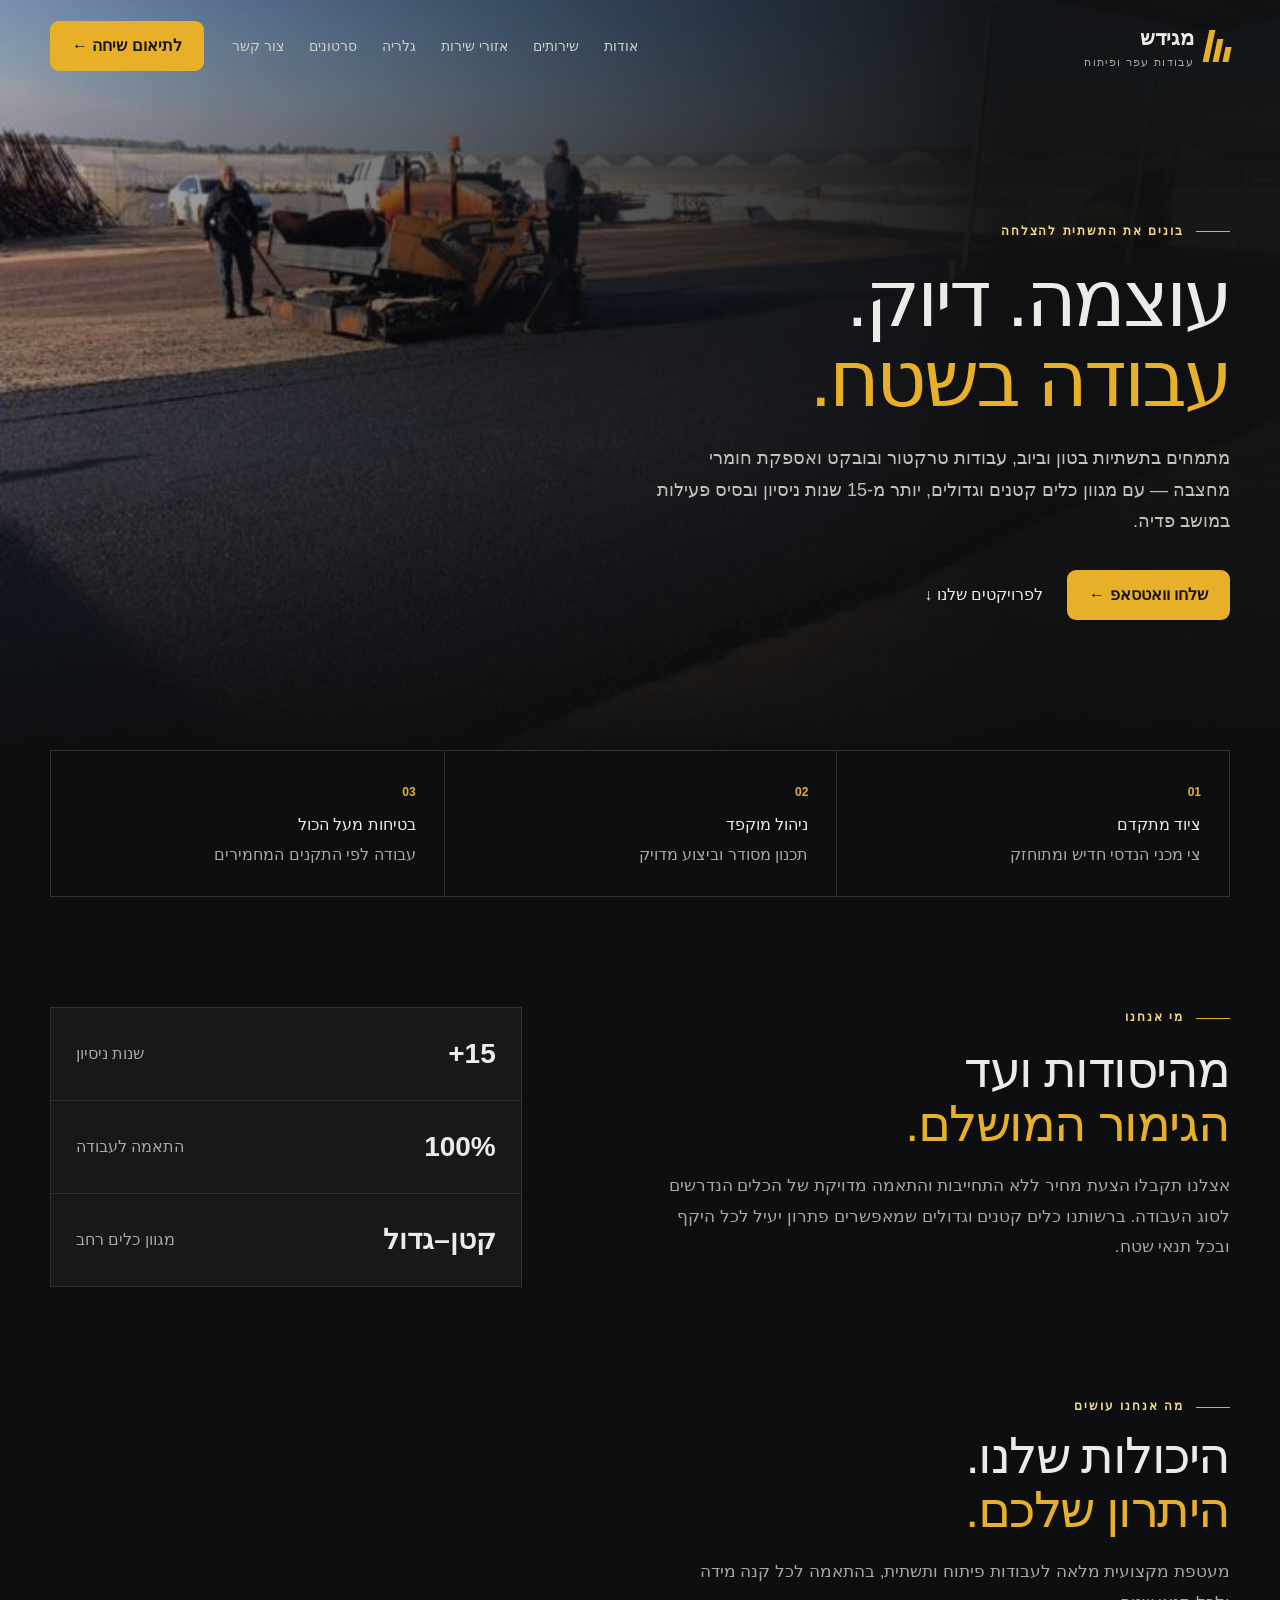
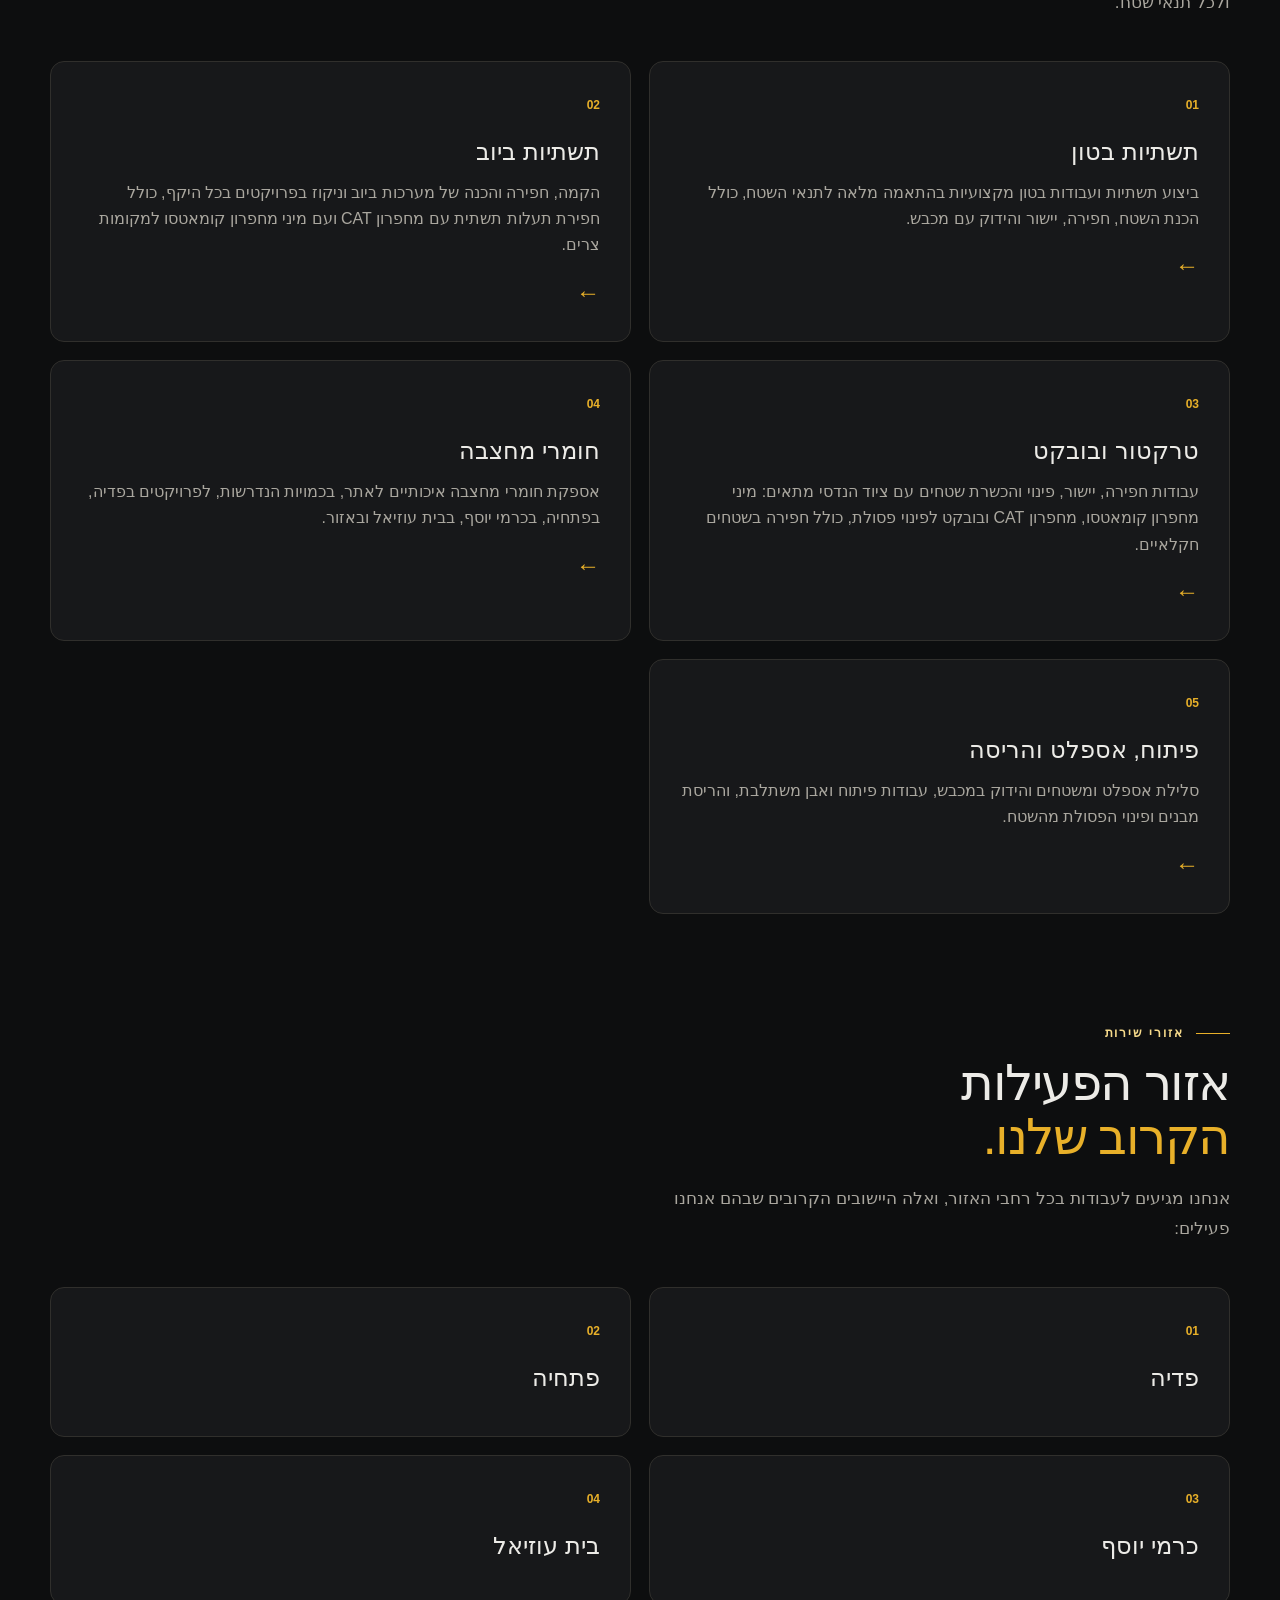
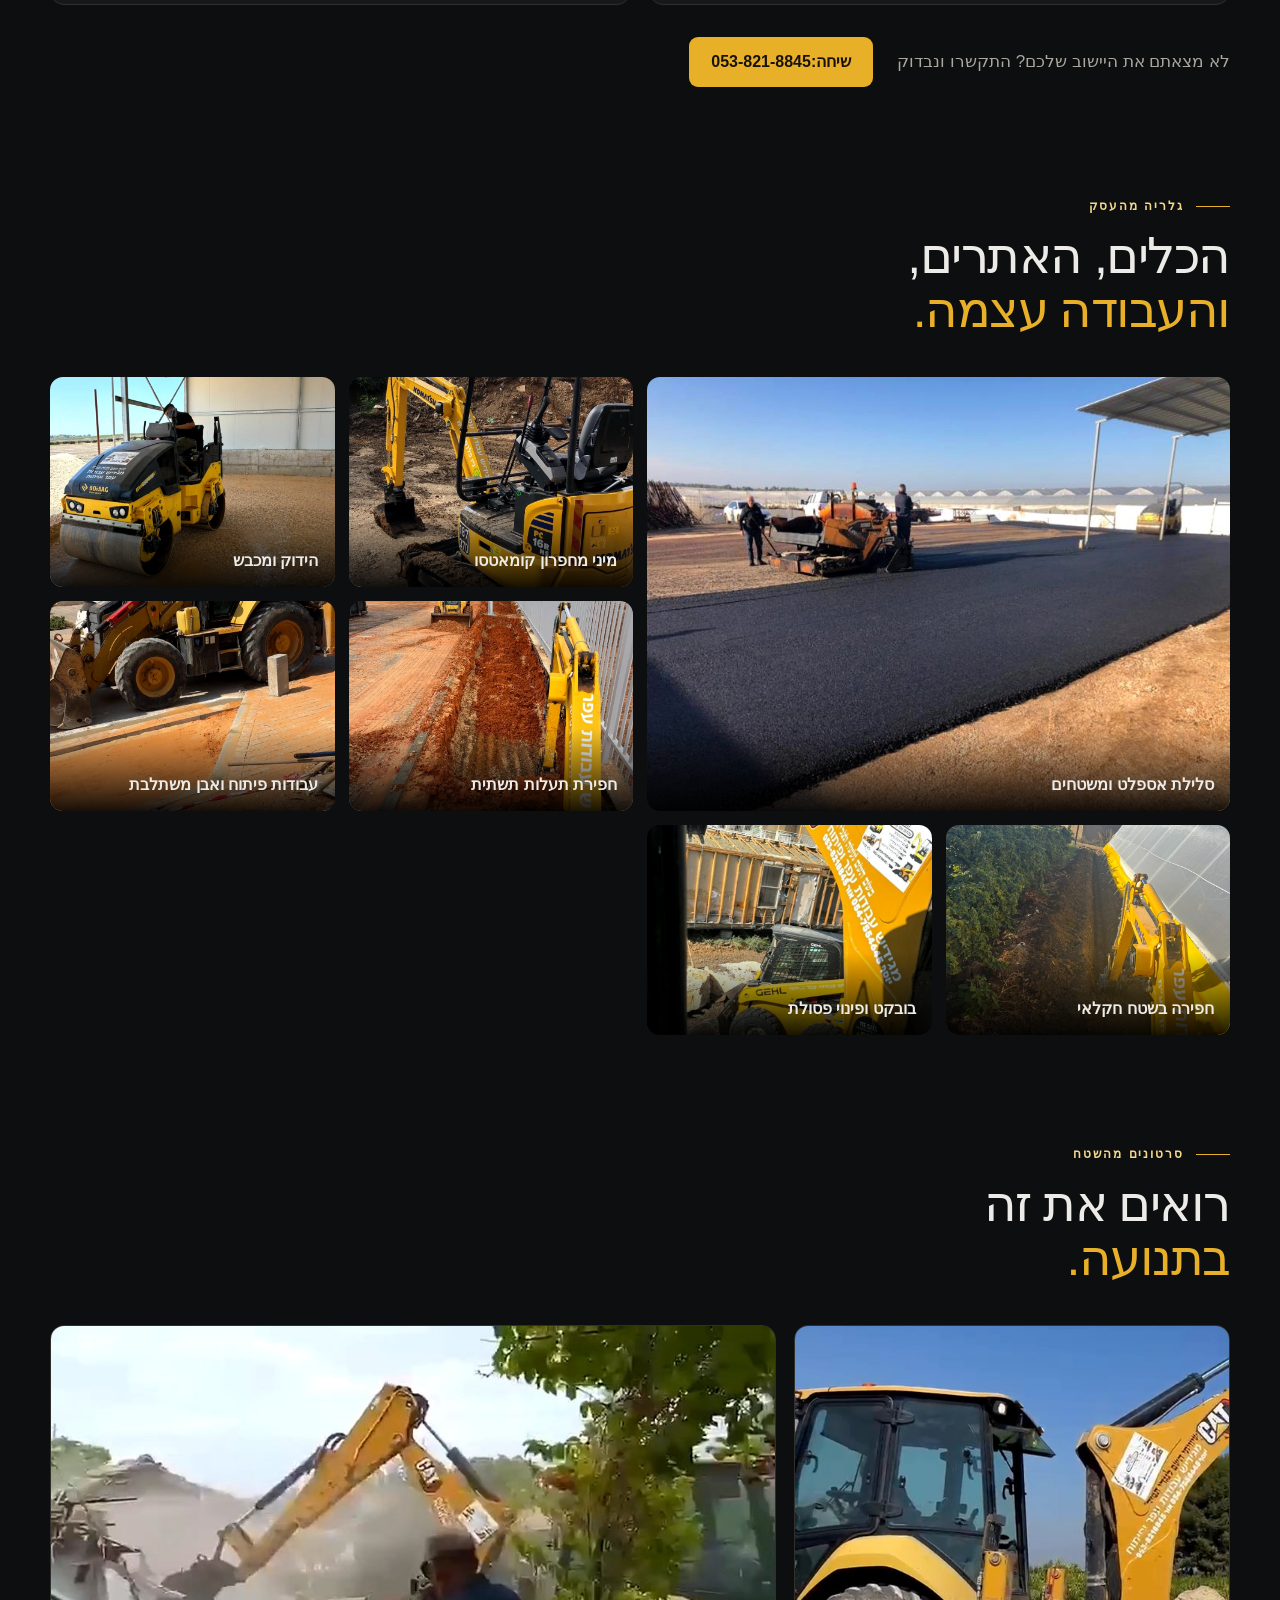
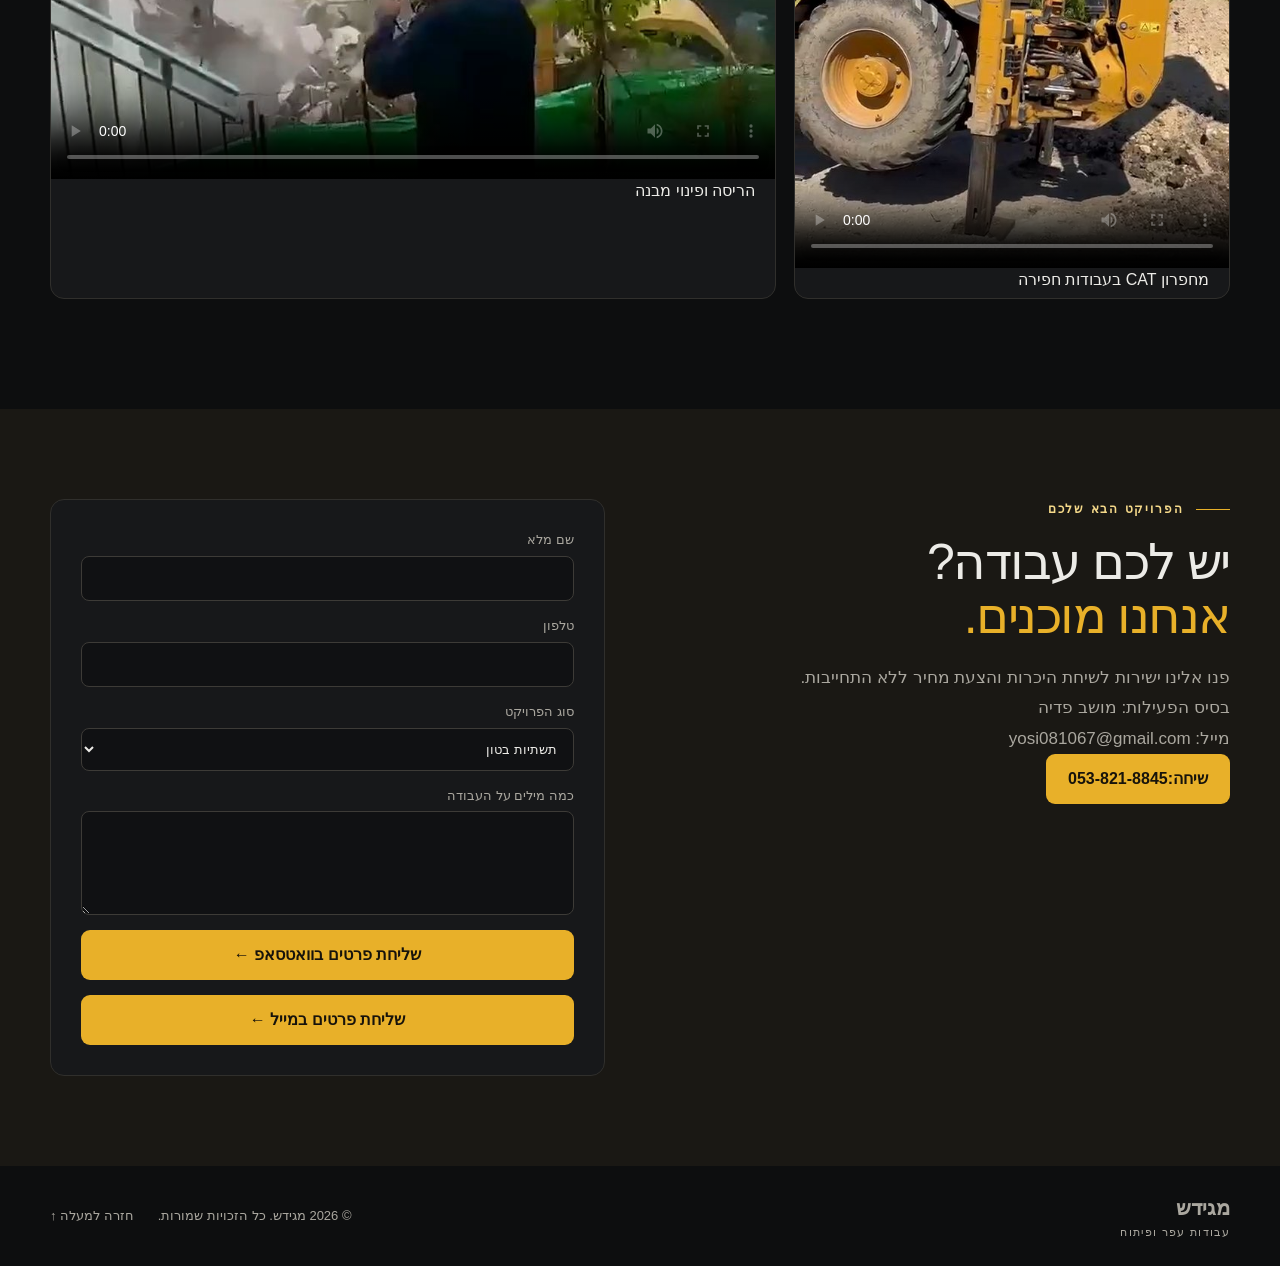
==== commit 05452927: "Merge pull request #9 from magidash-earthworks/crm-fix/9db6ed6d-mwj6ad5q הרחבת תיאורי השירותים עם פר" ====
--- a/index.html
+++ b/index.html
@@ -67,11 +67,11 @@
     <h2>היכולות שלנו. <span>היתרון שלכם.</span></h2>
     <p class="sectionIntro">מעטפת מקצועית מלאה לעבודות פיתוח ותשתית, בהתאמה לכל קנה מידה ולכל תנאי שטח.</p>
     <div class="serviceGrid">
-      <article><b>01</b><h3>תשתיות בטון</h3><p>ביצוע תשתיות ועבודות בטון מקצועיות בהתאמה מלאה לתנאי השטח.</p><a href="#contact" aria-label="קבלת הצעת מחיר עבור תשתיות בטון">←</a></article>
-      <article><b>02</b><h3>תשתיות ביוב</h3><p>הקמה, חפירה והכנה של מערכות ביוב וניקוז בפרויקטים בכל היקף.</p><a href="#contact" aria-label="קבלת הצעת מחיר עבור תשתיות ביוב">←</a></article>
-      <article><b>03</b><h3>טרקטור ובובקט</h3><p>עבודות חפירה, יישור, פינוי והכשרת שטחים עם ציוד הנדסי מתאים.</p><a href="#contact" aria-label="קבלת הצעת מחיר עבור טרקטור ובובקט">←</a></article>
-      <article><b>04</b><h3>חומרי מחצבה</h3><p>אספקת חומרי מחצבה איכותיים לאתר, בכמויות הנדרשות.</p><a href="#contact" aria-label="קבלת הצעת מחיר עבור חומרי מחצבה">←</a></article>
-      <article><b>05</b><h3>פיתוח, אספלט והריסה</h3><p>סלילת אספלט ומשטחים, עבודות פיתוח ואבן משתלבת, והריסה ופינוי מבנים.</p><a href="#contact" aria-label="קבלת הצעת מחיר עבור פיתוח, אספלט והריסה">←</a></article>
+      <article><b>01</b><h3>תשתיות בטון</h3><p>ביצוע תשתיות ועבודות בטון מקצועיות בהתאמה מלאה לתנאי השטח, כולל הכנת השטח, חפירה, יישור והידוק עם מכבש.</p><a href="#contact" aria-label="קבלת הצעת מחיר עבור תשתיות בטון">←</a></article>
+      <article><b>02</b><h3>תשתיות ביוב</h3><p>הקמה, חפירה והכנה של מערכות ביוב וניקוז בפרויקטים בכל היקף, כולל חפירת תעלות תשתית עם מחפרון CAT ועם מיני מחפרון קומאטסו למקומות צרים.</p><a href="#contact" aria-label="קבלת הצעת מחיר עבור תשתיות ביוב">←</a></article>
+      <article><b>03</b><h3>טרקטור ובובקט</h3><p>עבודות חפירה, יישור, פינוי והכשרת שטחים עם ציוד הנדסי מתאים: מיני מחפרון קומאטסו, מחפרון CAT ובובקט לפינוי פסולת, כולל חפירה בשטחים חקלאיים.</p><a href="#contact" aria-label="קבלת הצעת מחיר עבור טרקטור ובובקט">←</a></article>
+      <article><b>04</b><h3>חומרי מחצבה</h3><p>אספקת חומרי מחצבה איכותיים לאתר, בכמויות הנדרשות, לפרויקטים בפדיה, בפתחיה, בכרמי יוסף, בבית עוזיאל ובאזור.</p><a href="#contact" aria-label="קבלת הצעת מחיר עבור חומרי מחצבה">←</a></article>
+      <article><b>05</b><h3>פיתוח, אספלט והריסה</h3><p>סלילת אספלט ומשטחים והידוק במכבש, עבודות פיתוח ואבן משתלבת, והריסת מבנים ופינוי הפסולת מהשטח.</p><a href="#contact" aria-label="קבלת הצעת מחיר עבור פיתוח, אספלט והריסה">←</a></article>
     </div>
   </section>
 
